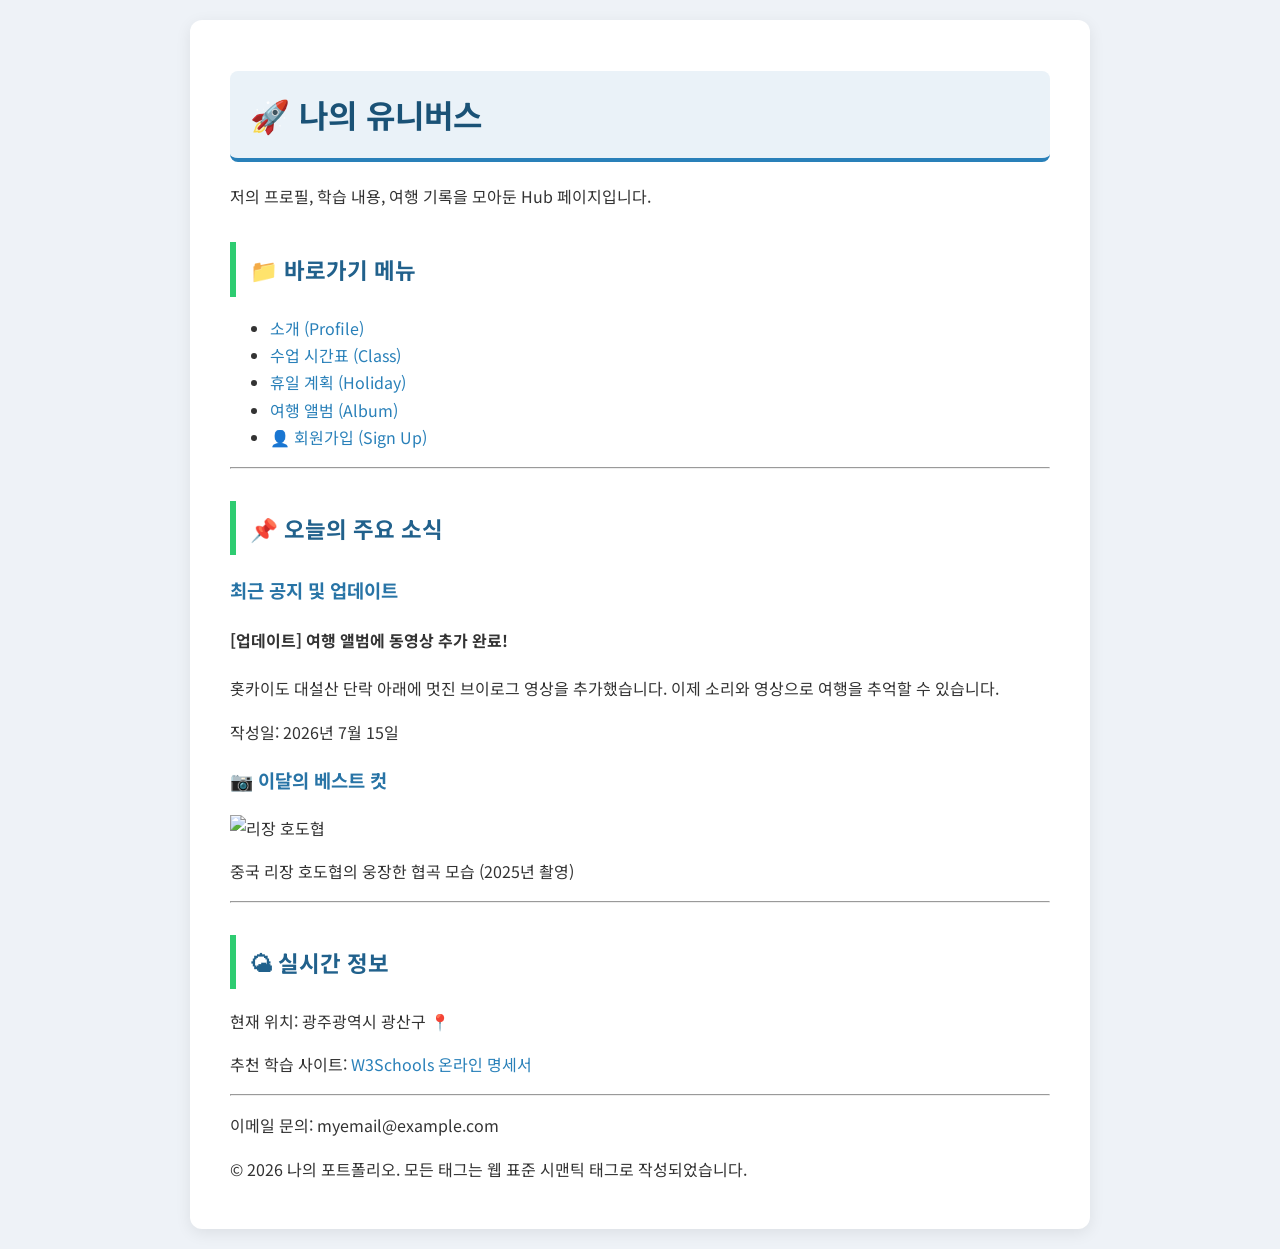
==== html/index.html @ b41bec56 "feat: 미션1,2,3 완료" ====
<!DOCTYPE html>
<html lang="ko">
<head>
    <meta charset="UTF-8">
    <meta name="viewport" content="width=device-width, initial-scale=1.0">
    <link rel="stylesheet" href="../css/style.css">
    <title>Welcome SKALA</title>
</head>
<body>
    <div class="container">
    <header>
        <h1>&#128640; 나의 유니버스</h1>
        <p>저의 프로필, 학습 내용, 여행 기록을 모아둔 Hub 페이지입니다.</p>
    </header>

    <nav>
        <h2>&#128193; 바로가기 메뉴</h2>
        <ul>
            <li><a href="myProfile.html">소개 (Profile)</a></li>
            <li><a href="myClass.html">수업 시간표 (Class)</a></li>
            <li><a href="holiday.html">휴일 계획 (Holiday)</a></li>
            <li><a href="myTrip.html">여행 앨범 (Album)</a></li>
            <li><a href="signUp.html">&#128100; 회원가입 (Sign Up)</a></li>
        </ul>
    </nav>

    <hr>

    <main>
        <h2>&#128204; 오늘의 주요 소식</h2>
        <section>
            <h3>최근 공지 및 업데이트</h3>
            <h4>[업데이트] 여행 앨범에 동영상 추가 완료!</h4>
            <p>홋카이도 대설산 단락 아래에 멋진 브이로그 영상을 추가했습니다. 이제 소리와 영상으로 여행을 추억할 수 있습니다.</p>
            <p>작성일: 2026년 7월 15일</p>
        </section>

        <section>
            <h3>&#128247; 이달의 베스트 컷</h3>
            <img src="media/trip1.jpg" alt="리장 호도협" style="width:250px;">
            <p>중국 리장 호도협의 웅장한 협곡 모습 (2025년 촬영)</p>
        </section>
    </main>

    <hr>

    <aside>
        <h2>&#127780; 실시간 정보</h2>
        <p>현재 위치: 광주광역시 광산구 &#128205;</p>
        <p>추천 학습 사이트: <a href="https://www.w3schools.com" target="_blank">W3Schools 온라인 명세서</a></p>
    </aside>

    <hr>

    <footer>
        <p>이메일 문의: myemail@example.com</p>
        <p>&copy; 2026 나의 포트폴리오. 모든 태그는 웹 표준 시맨틱 태그로 작성되었습니다.</p>
    </footer>
    </div>
</body>
</html>
---- css/style.css ----
/* ============================================
   SKALA-FRONT 공통 스타일
   미션1: 전체 테마 및 텍스트 Styling
   미션2: 박스 모델 (container / trip-card / table)
   미션3: 가독성 높은 회원가입 폼
   ============================================ */

@import url('https://fonts.googleapis.com/css2?family=Noto+Sans+KR:wght@400;500;700&display=swap');

/* ---------- 미션1: 전체 테마 ---------- */
* {
    box-sizing: border-box;
}

body {
    font-family: "Noto Sans KR", sans-serif;
    line-height: 1.7;
    color: #333333;
    background-color: #eef2f7;
    margin: 0;
    padding: 20px;
}

h1 {
    color: #1a5276;
    font-size: 2rem;
    padding: 16px 20px;
    background-color: #eaf2f8;
    border-bottom: 4px solid #2980b9;
    border-radius: 8px;
}

h2 {
    color: #21618c;
    font-size: 1.4rem;
    padding: 8px 14px;
    margin-top: 32px;
    border-left: 6px solid #2ecc71;
}

h3 {
    color: #2874a6;
}

a {
    color: #2980b9;
    text-decoration: none;
    transition: color 0.2s;
}

a:hover {
    color: #e74c3c;
    text-decoration: underline;
}

/* ---------- 미션2: 박스 모델 - 전체 컨테이너 ---------- */
.container {
    max-width: 900px;
    margin: 0 auto;              /* 좌우 자동 → 가운데 정렬 */
    background-color: #ffffff;
    padding: 30px 40px;
    border-radius: 12px;
    box-shadow: 0 4px 16px rgba(0, 0, 0, 0.08);
}

/* myTrip - 리뷰 카드 */
.trip-card {
    background-color: #fbfcfd;
    border: 1px solid #d5dbdb;
    border-radius: 10px;
    padding: 16px;
    margin: 20px 0;
    box-shadow: 0 2px 6px rgba(0, 0, 0, 0.06);
}

.trip-card img {
    max-width: 100%;
    border-radius: 8px;
}

.trip-card figcaption {
    margin-top: 10px;
    font-weight: 700;
    color: #566573;
}

/* myClass - 테이블 */
table {
    border-collapse: collapse;
    width: 100%;
    margin-top: 20px;
}

th,
td {
    border: 1px solid #d5dbdb;
    padding: 12px 10px;
    text-align: center;
}

thead th {
    background-color: #2980b9;
    color: #ffffff;
}

tbody tr:nth-child(even) {
    background-color: #f2f7fb;
}

/* ---------- 미션3: 회원가입 폼 ---------- */
fieldset {
    border: 2px solid #aed6f1;
    border-radius: 10px;
    padding: 20px 24px;
    margin-bottom: 24px;
}

legend {
    font-weight: 700;
    color: #1a5276;
    padding: 0 10px;
    font-size: 1.1rem;
}

input[type="text"],
input[type="password"],
input[type="date"],
select,
textarea {
    padding: 10px 12px;
    border: 1px solid #cccccc;
    border-radius: 6px;
    font-size: 1rem;
    font-family: inherit;
    margin: 4px 0;
}

input[type="text"],
input[type="password"] {
    width: 260px;
}

textarea {
    width: 100%;
    resize: vertical;
}

input[type="submit"],
input[type="reset"] {
    padding: 12px 22px;
    border: none;
    border-radius: 8px;
    font-size: 1rem;
    font-weight: 700;
    cursor: pointer;
    transition: background-color 0.2s;
}

input[type="submit"] {
    background-color: #27ae60;
    color: #ffffff;
}

input[type="submit"]:hover {
    background-color: #1e8449;
}

input[type="reset"] {
    background-color: #bdc3c7;
    color: #ffffff;
}

input[type="reset"]:hover {
    background-color: #99a3a4;
}
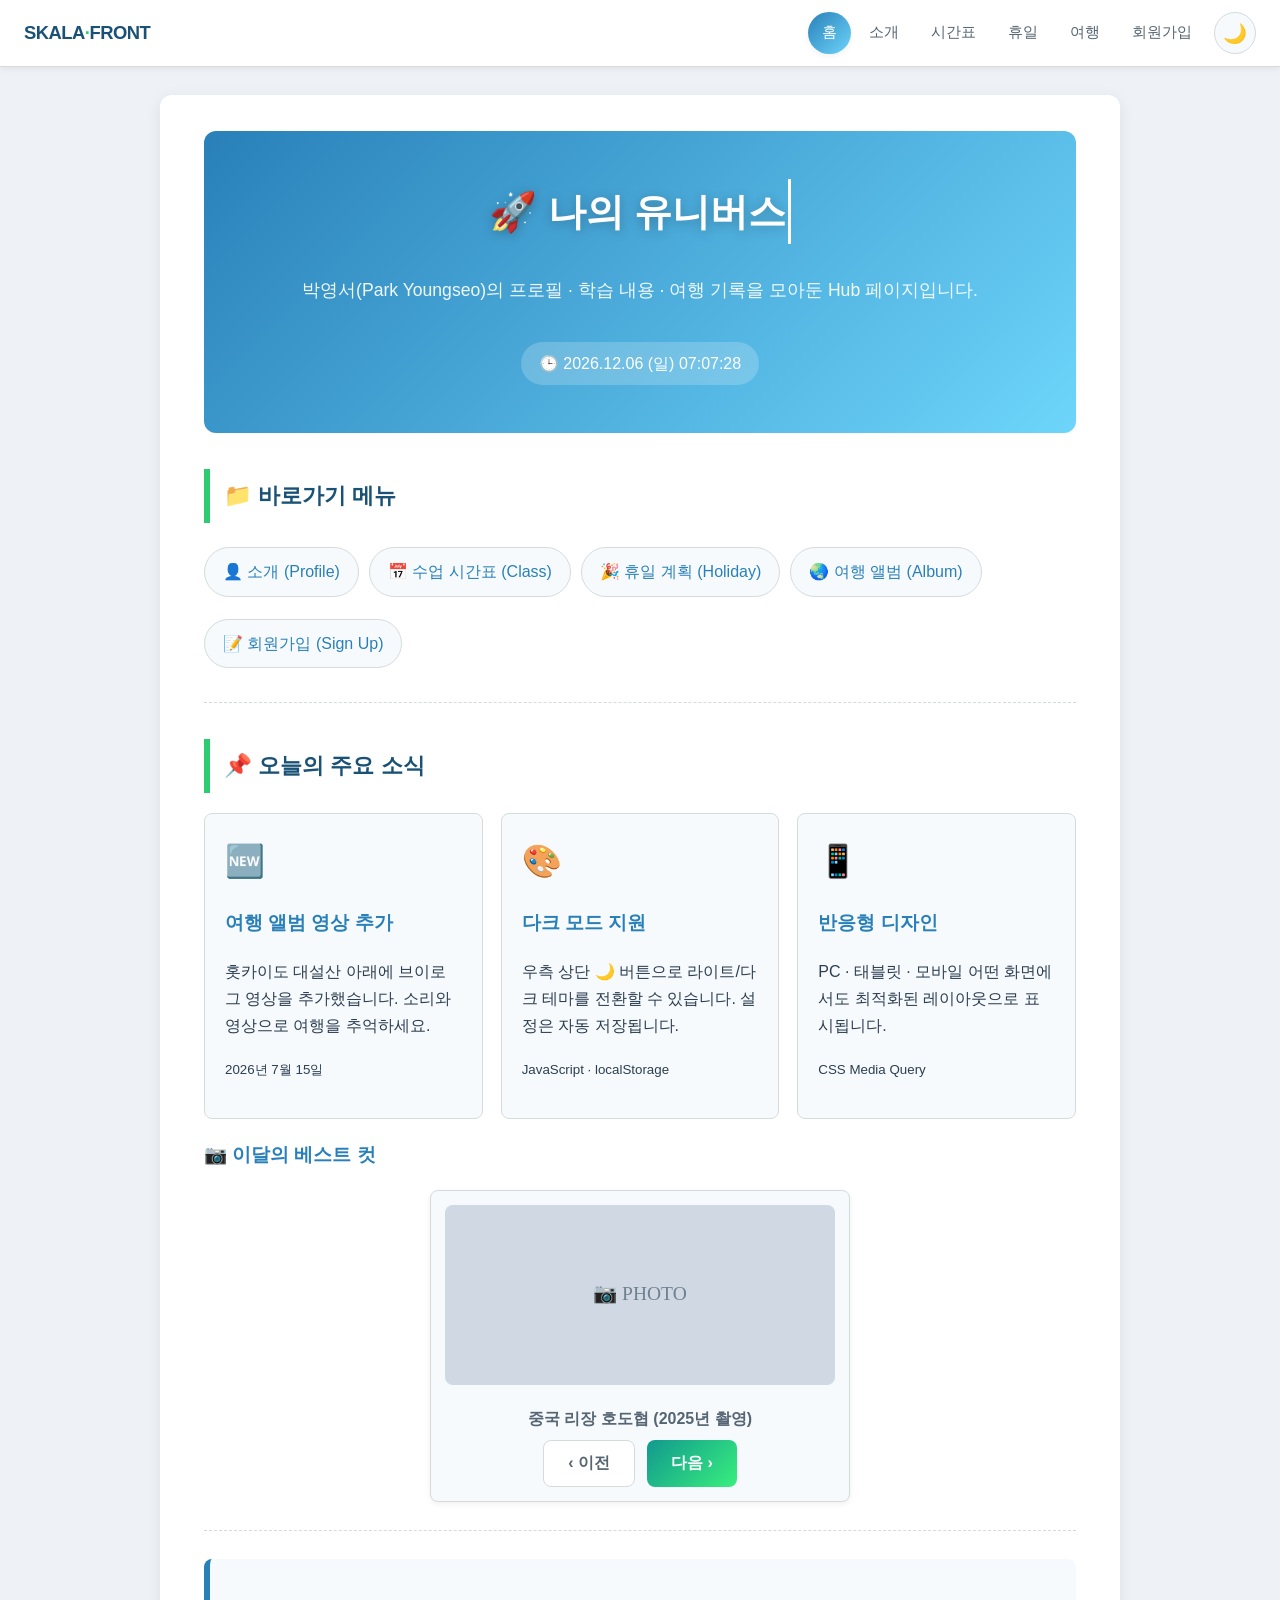
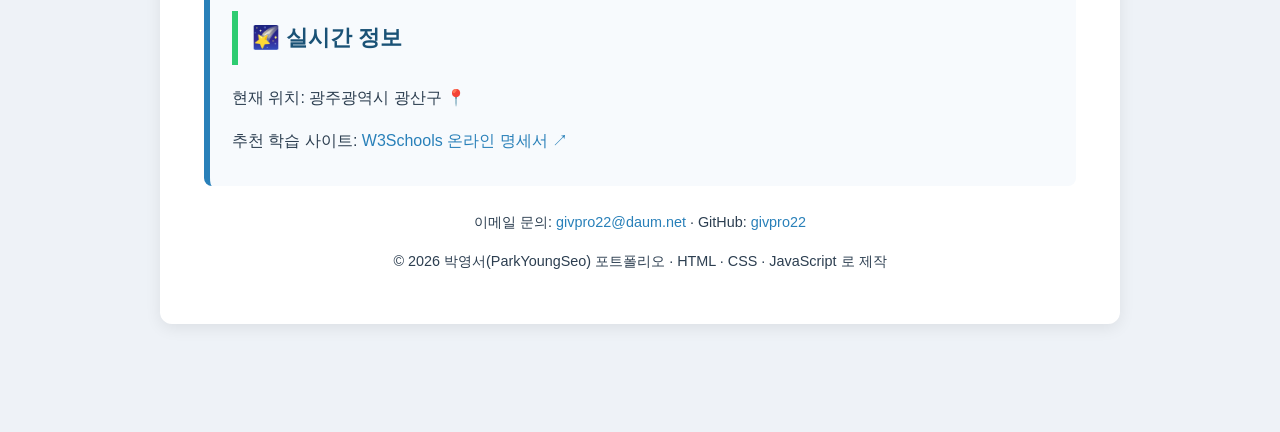
==== commit c77bb621: "feat: 개인 소개 내용 추가" ====
--- a/html/index.html
+++ b/html/index.html
@@ -3,59 +3,163 @@
 <head>
     <meta charset="UTF-8">
     <meta name="viewport" content="width=device-width, initial-scale=1.0">
+    <meta name="description" content="ParkYoungSeo의 개인 포털 - 프로필, 강의 시간표, 여행 앨범을 한 곳에서">
     <link rel="stylesheet" href="../css/style.css">
+    <script src="../js/common.js"></script>
     <title>Welcome SKALA</title>
 </head>
 <body>
-    <div class="container">
-    <header>
-        <h1>&#128640; 나의 유니버스</h1>
-        <p>저의 프로필, 학습 내용, 여행 기록을 모아둔 Hub 페이지입니다.</p>
+    <!-- 전역 상단 네비게이션 바 -->
+    <header class="topbar">
+        <div class="brand">SKALA<span>·</span>FRONT</div>
+        <nav>
+            <a href="index.html">홈</a>
+            <a href="myProfile.html">소개</a>
+            <a href="myClass.html">시간표</a>
+            <a href="holiday.html">휴일</a>
+            <a href="myTrip.html">여행</a>
+            <a href="signUp.html">회원가입</a>
+        </nav>
+        <button class="theme-toggle" onclick="toggleTheme()" aria-label="테마 전환">🌙</button>
     </header>
 
-    <nav>
-        <h2>&#128193; 바로가기 메뉴</h2>
-        <ul>
-            <li><a href="myProfile.html">소개 (Profile)</a></li>
-            <li><a href="myClass.html">수업 시간표 (Class)</a></li>
-            <li><a href="holiday.html">휴일 계획 (Holiday)</a></li>
-            <li><a href="myTrip.html">여행 앨범 (Album)</a></li>
-            <li><a href="signUp.html">&#128100; 회원가입 (Sign Up)</a></li>
-        </ul>
-    </nav>
-
-    <hr>
-
-    <main>
-        <h2>&#128204; 오늘의 주요 소식</h2>
-        <section>
-            <h3>최근 공지 및 업데이트</h3>
-            <h4>[업데이트] 여행 앨범에 동영상 추가 완료!</h4>
-            <p>홋카이도 대설산 단락 아래에 멋진 브이로그 영상을 추가했습니다. 이제 소리와 영상으로 여행을 추억할 수 있습니다.</p>
-            <p>작성일: 2026년 7월 15일</p>
+    <div class="container">
+        <!-- 히어로: 타이핑 효과 + 실시간 시계 -->
+        <section class="hero">
+            <h1>🚀 <span id="typed"></span><span class="cursor">&nbsp;</span></h1>
+            <p class="subtitle">박영서(Park Youngseo)의 프로필 · 학습 내용 · 여행 기록을 모아둔 Hub 페이지입니다.</p>
+            <div class="clock-badge" id="clock">🕒 로딩 중...</div>
         </section>
 
-        <section>
-            <h3>&#128247; 이달의 베스트 컷</h3>
-            <img src="media/trip1.jpg" alt="리장 호도협" style="width:250px;">
-            <p>중국 리장 호도협의 웅장한 협곡 모습 (2025년 촬영)</p>
-        </section>
-    </main>
+        <!-- 바로가기 (p.67 요구사항: a 내비게이션) -->
+        <nav class="page-nav" data-reveal>
+            <h2>📁 바로가기 메뉴</h2>
+            <ul>
+                <li><a href="myProfile.html">👤 소개 (Profile)</a></li>
+                <li><a href="myClass.html">📅 수업 시간표 (Class)</a></li>
+                <li><a href="holiday.html">🎉 휴일 계획 (Holiday)</a></li>
+                <li><a href="myTrip.html">🌏 여행 앨범 (Album)</a></li>
+                <li><a href="signUp.html">📝 회원가입 (Sign Up)</a></li>
+            </ul>
+        </nav>
 
-    <hr>
+        <hr>
 
-    <aside>
-        <h2>&#127780; 실시간 정보</h2>
-        <p>현재 위치: 광주광역시 광산구 &#128205;</p>
-        <p>추천 학습 사이트: <a href="https://www.w3schools.com" target="_blank">W3Schools 온라인 명세서</a></p>
-    </aside>
+        <main>
+            <h2 data-reveal>📌 오늘의 주요 소식</h2>
 
-    <hr>
+            <!-- 카드 그리드 (CSS Grid) -->
+            <div class="card-grid">
+                <article class="info-card" data-reveal>
+                    <span class="icon">🆕</span>
+                    <h3>여행 앨범 영상 추가</h3>
+                    <p>홋카이도 대설산 아래에 브이로그 영상을 추가했습니다. 소리와 영상으로 여행을 추억하세요.</p>
+                    <p><small>2026년 7월 15일</small></p>
+                </article>
+                <article class="info-card" data-reveal>
+                    <span class="icon">🎨</span>
+                    <h3>다크 모드 지원</h3>
+                    <p>우측 상단 🌙 버튼으로 라이트/다크 테마를 전환할 수 있습니다. 설정은 자동 저장됩니다.</p>
+                    <p><small>JavaScript · localStorage</small></p>
+                </article>
+                <article class="info-card" data-reveal>
+                    <span class="icon">📱</span>
+                    <h3>반응형 디자인</h3>
+                    <p>PC · 태블릿 · 모바일 어떤 화면에서도 최적화된 레이아웃으로 표시됩니다.</p>
+                    <p><small>CSS Media Query</small></p>
+                </article>
+            </div>
 
-    <footer>
-        <p>이메일 문의: myemail@example.com</p>
-        <p>&copy; 2026 나의 포트폴리오. 모든 태그는 웹 표준 시맨틱 태그로 작성되었습니다.</p>
-    </footer>
+            <!-- 이미지 슬라이더 -->
+            <section data-reveal>
+                <h3>📷 이달의 베스트 컷</h3>
+                <figure class="trip-card" style="max-width:420px;margin:16px auto;">
+                    <img id="slide" src="media/trip1.jpg" alt="이달의 여행 사진">
+                    <figcaption id="slideCaption">중국 리장 호도협 (2025년 촬영)</figcaption>
+                    <div class="btn-row" style="justify-content:center;">
+                        <button class="btn btn-ghost" id="prevBtn" aria-label="이전 사진">‹ 이전</button>
+                        <button class="btn btn-primary" id="nextBtn" aria-label="다음 사진">다음 ›</button>
+                    </div>
+                </figure>
+            </section>
+        </main>
+
+        <hr>
+
+        <aside data-reveal>
+            <h2>🌠 실시간 정보</h2>
+            <p>현재 위치: 광주광역시 광산구 📍</p>
+            <p>추천 학습 사이트:
+                <a href="https://www.w3schools.com" target="_blank" rel="noopener">W3Schools 온라인 명세서 ↗</a>
+            </p>
+        </aside>
+
+        <footer>
+            <p>이메일 문의: <a href="mailto:givpro22@daum.net">givpro22@daum.net</a>
+               · GitHub: <a href="https://github.com/givpro22" target="_blank" rel="noopener">givpro22</a></p>
+            <p>&copy; 2026 박영서(ParkYoungSeo) 포트폴리오 · HTML · CSS · JavaScript 로 제작</p>
+        </footer>
     </div>
+
+    <button class="to-top" aria-label="맨 위로">↑</button>
+
+    <!-- 페이지 전용 스크립트: 타이핑 효과 + 이미지 슬라이더 -->
+    <script>
+        // 타이핑 효과
+        (function typing() {
+            var words = ["나의 유니버스", "SKALA FRONT", "Welcome!"];
+            var el = document.getElementById("typed");
+            if (!el) return;
+            var wi = 0, ci = 0, deleting = false;
+            function loop() {
+                var word = words[wi];
+                el.textContent = word.slice(0, ci);
+                if (!deleting && ci < word.length) {
+                    ci++;
+                    setTimeout(loop, 130);
+                } else if (deleting && ci > 0) {
+                    ci--;
+                    setTimeout(loop, 70);
+                } else if (!deleting && ci === word.length) {
+                    deleting = true;
+                    setTimeout(loop, 1400);
+                } else {
+                    deleting = false;
+                    wi = (wi + 1) % words.length;
+                    setTimeout(loop, 300);
+                }
+            }
+            loop();
+        })();
+
+        // 이미지 슬라이더
+        (function slider() {
+            var slides = [
+                { src: "media/trip1.jpg", cap: "중국 리장 호도협 (2025년 촬영)" },
+                { src: "media/trip2.jpg", cap: "필리핀 세부 탑스힐 (2024년 촬영)" },
+                { src: "media/trip3.jpg", cap: "일본 홋카이도 대설산 (2025년 촬영)" }
+            ];
+            var idx = 0;
+            var img = document.getElementById("slide");
+            var cap = document.getElementById("slideCaption");
+            function render() {
+                img.style.opacity = 0;
+                setTimeout(function () {
+                    img.src = slides[idx].src;
+                    cap.textContent = slides[idx].cap;
+                    img.style.opacity = 1;
+                }, 150);
+            }
+            img.style.transition = "opacity 0.3s";
+            document.getElementById("nextBtn").addEventListener("click", function () {
+                idx = (idx + 1) % slides.length; render();
+            });
+            document.getElementById("prevBtn").addEventListener("click", function () {
+                idx = (idx - 1 + slides.length) % slides.length; render();
+            });
+            // 5초마다 자동 전환
+            setInterval(function () { idx = (idx + 1) % slides.length; render(); }, 5000);
+        })();
+    </script>
 </body>
 </html>
--- a/css/style.css
+++ b/css/style.css
@@ -1,142 +1,709 @@
-/* ============================================
-   SKALA-FRONT 공통 스타일
-   미션1: 전체 테마 및 텍스트 Styling
-   미션2: 박스 모델 (container / trip-card / table)
-   미션3: 가독성 높은 회원가입 폼
-   ============================================ */
-
-@import url('https://fonts.googleapis.com/css2?family=Noto+Sans+KR:wght@400;500;700&display=swap');
-
-/* ---------- 미션1: 전체 테마 ---------- */
+/* ============================================================
+   SKALA-FRONT 공통 스타일시트
+   -------------------------------------------------------------
+   미션1  전체 테마 및 텍스트 Styling
+   미션2  박스 모델 (container / card / table)
+   미션3  가독성 높은 회원가입 폼
+   심화   CSS 변수 · 다크모드 · 애니메이션 · 반응형 · Flex/Grid
+   ============================================================ */
+
+/* 외부 폰트 없이 OS 기본 시스템 폰트 사용 (한글: 애플 SD 산돌고딕 / 맑은 고딕) */
+
+/* ---------- CSS 변수 (테마 토큰) ---------- */
+:root {
+    --brand: #2980b9;
+    --brand-dark: #1a5276;
+    --brand-light: #eaf2f8;
+    --accent: #2ecc71;
+    --accent-dark: #27ae60;
+    --danger: #e74c3c;
+    --warning: #f39c12;
+
+    --bg: #eef2f7;
+    --surface: #ffffff;
+    --surface-alt: #f7fafd;
+    --text: #2c3e50;
+    --text-soft: #566573;
+    --border: #d5dbdb;
+
+    --shadow-sm: 0 2px 6px rgba(0, 0, 0, 0.06);
+    --shadow-md: 0 4px 16px rgba(0, 0, 0, 0.08);
+    --shadow-lg: 0 12px 32px rgba(0, 0, 0, 0.16);
+
+    --radius: 12px;
+    --radius-sm: 8px;
+    --transition: 0.25s ease;
+
+    --gradient: linear-gradient(135deg, #2980b9 0%, #6dd5fa 100%);
+    --gradient-accent: linear-gradient(135deg, #11998e 0%, #38ef7d 100%);
+}
+
+/* ---------- 다크모드 ---------- */
+[data-theme="dark"] {
+    --brand: #5dade2;
+    --brand-dark: #85c1e9;
+    --brand-light: #1c2833;
+    --accent: #58d68d;
+
+    --bg: #121a24;
+    --surface: #1b2735;
+    --surface-alt: #223044;
+    --text: #e8eef5;
+    --text-soft: #aab7c4;
+    --border: #34495e;
+
+    --shadow-sm: 0 2px 6px rgba(0, 0, 0, 0.4);
+    --shadow-md: 0 4px 16px rgba(0, 0, 0, 0.5);
+    --shadow-lg: 0 12px 32px rgba(0, 0, 0, 0.6);
+}
+
+/* ---------- 리셋 & 기본 ---------- */
 * {
     box-sizing: border-box;
 }
 
 body {
-    font-family: "Noto Sans KR", sans-serif;
+    font-family: -apple-system, BlinkMacSystemFont, "Apple SD Gothic Neo",
+                 "Malgun Gothic", "맑은 고딕", "Segoe UI", "Helvetica Neue", sans-serif;
     line-height: 1.7;
-    color: #333333;
-    background-color: #eef2f7;
+    color: var(--text);
+    background: var(--bg);
     margin: 0;
-    padding: 20px;
-}
-
+    padding: 0 0 80px;
+    transition: background var(--transition), color var(--transition);
+}
+
+/* ---------- 상단 네비게이션 바 (Flexbox) ---------- */
+.topbar {
+    position: sticky;
+    top: 0;
+    z-index: 100;
+    display: flex;
+    align-items: center;
+    gap: 8px;
+    flex-wrap: wrap;
+    padding: 12px 24px;
+    background: var(--surface);
+    border-bottom: 1px solid var(--border);
+    box-shadow: var(--shadow-sm);
+    backdrop-filter: blur(6px);
+}
+
+.topbar .brand {
+    font-weight: 900;
+    font-size: 1.15rem;
+    color: var(--brand-dark);
+    margin-right: auto;
+    letter-spacing: -0.5px;
+}
+
+.topbar .brand span {
+    color: var(--accent);
+}
+
+.topbar nav {
+    display: flex;
+    gap: 4px;
+    flex-wrap: wrap;
+}
+
+.topbar nav a {
+    padding: 8px 14px;
+    border-radius: 999px;
+    color: var(--text-soft);
+    font-size: 0.92rem;
+    font-weight: 500;
+    transition: all var(--transition);
+}
+
+.topbar nav a:hover {
+    background: var(--brand-light);
+    color: var(--brand);
+    text-decoration: none;
+}
+
+.topbar nav a.active {
+    background: var(--gradient);
+    color: #fff;
+    box-shadow: var(--shadow-sm);
+}
+
+/* 테마 토글 버튼 */
+.theme-toggle {
+    width: 42px;
+    height: 42px;
+    border-radius: 50%;
+    border: 1px solid var(--border);
+    background: var(--surface-alt);
+    color: var(--text);
+    font-size: 1.2rem;
+    cursor: pointer;
+    display: grid;
+    place-items: center;
+    transition: transform var(--transition), background var(--transition);
+}
+
+.theme-toggle:hover {
+    transform: rotate(30deg) scale(1.1);
+}
+
+/* ---------- 컨테이너 (박스 모델) ---------- */
+.container {
+    max-width: 960px;
+    margin: 28px auto;
+    background: var(--surface);
+    padding: 36px 44px;
+    border-radius: var(--radius);
+    box-shadow: var(--shadow-md);
+    animation: fadeInUp 0.6s ease both;
+}
+
+/* ---------- 타이포그래피 ---------- */
 h1 {
-    color: #1a5276;
+    color: var(--brand-dark);
     font-size: 2rem;
-    padding: 16px 20px;
-    background-color: #eaf2f8;
-    border-bottom: 4px solid #2980b9;
-    border-radius: 8px;
+    font-weight: 900;
+    padding: 18px 22px;
+    background: var(--brand-light);
+    border-bottom: 4px solid var(--brand);
+    border-radius: var(--radius-sm);
+    margin-top: 0;
 }
 
 h2 {
-    color: #21618c;
+    color: var(--brand-dark);
     font-size: 1.4rem;
     padding: 8px 14px;
-    margin-top: 32px;
-    border-left: 6px solid #2ecc71;
+    margin-top: 36px;
+    border-left: 6px solid var(--accent);
 }
 
 h3 {
-    color: #2874a6;
+    color: var(--brand);
+}
+
+p {
+    color: var(--text);
 }
 
 a {
-    color: #2980b9;
+    color: var(--brand);
     text-decoration: none;
-    transition: color 0.2s;
+    transition: color var(--transition);
 }
 
 a:hover {
-    color: #e74c3c;
+    color: var(--danger);
     text-decoration: underline;
 }
 
-/* ---------- 미션2: 박스 모델 - 전체 컨테이너 ---------- */
-.container {
-    max-width: 900px;
-    margin: 0 auto;              /* 좌우 자동 → 가운데 정렬 */
-    background-color: #ffffff;
-    padding: 30px 40px;
-    border-radius: 12px;
-    box-shadow: 0 4px 16px rgba(0, 0, 0, 0.08);
-}
-
-/* myTrip - 리뷰 카드 */
-.trip-card {
-    background-color: #fbfcfd;
-    border: 1px solid #d5dbdb;
-    border-radius: 10px;
-    padding: 16px;
+hr {
+    border: none;
+    border-top: 1px dashed var(--border);
+    margin: 28px 0;
+}
+
+mark {
+    background: linear-gradient(120deg, transparent 0%, #ffe57f 0%);
+    background-repeat: no-repeat;
+    background-size: 100% 45%;
+    background-position: 0 85%;
+    padding: 0 2px;
+    color: inherit;
+}
+
+/* ---------- 히어로 (index) ---------- */
+.hero {
+    text-align: center;
+    padding: 48px 24px;
+    background: var(--gradient);
+    border-radius: var(--radius);
+    color: #fff;
+    margin-bottom: 24px;
+    position: relative;
+    overflow: hidden;
+}
+
+.hero h1 {
+    background: none;
+    border: none;
+    color: #fff;
+    font-size: 2.4rem;
+    padding: 0;
+    text-shadow: 0 2px 12px rgba(0, 0, 0, 0.25);
+}
+
+.hero .subtitle {
+    color: rgba(255, 255, 255, 0.92);
+    font-size: 1.1rem;
+    margin-top: 8px;
+}
+
+.hero .cursor {
+    display: inline-block;
+    width: 3px;
+    background: #fff;
+    margin-left: 2px;
+    animation: blink 1s steps(1) infinite;
+}
+
+.clock-badge {
+    display: inline-block;
+    margin-top: 18px;
+    padding: 8px 18px;
+    background: rgba(255, 255, 255, 0.2);
+    border-radius: 999px;
+    font-variant-numeric: tabular-nums;
+    font-weight: 500;
+    backdrop-filter: blur(4px);
+}
+
+/* ---------- 카드 그리드 (Grid) ---------- */
+.card-grid {
+    display: grid;
+    grid-template-columns: repeat(auto-fit, minmax(220px, 1fr));
+    gap: 18px;
     margin: 20px 0;
-    box-shadow: 0 2px 6px rgba(0, 0, 0, 0.06);
-}
-
-.trip-card img {
-    max-width: 100%;
-    border-radius: 8px;
-}
-
-.trip-card figcaption {
-    margin-top: 10px;
+}
+
+.info-card {
+    background: var(--surface-alt);
+    border: 1px solid var(--border);
+    border-radius: var(--radius-sm);
+    padding: 20px;
+    transition: transform var(--transition), box-shadow var(--transition);
+}
+
+.info-card:hover {
+    transform: translateY(-6px);
+    box-shadow: var(--shadow-lg);
+}
+
+.info-card .icon {
+    font-size: 2rem;
+    display: block;
+    margin-bottom: 8px;
+}
+
+/* ---------- 시맨틱 레이아웃 강조 ---------- */
+nav.page-nav ul {
+    list-style: none;
+    padding: 0;
+    display: flex;
+    flex-wrap: wrap;
+    gap: 10px;
+}
+
+nav.page-nav ul li a {
+    display: inline-block;
+    padding: 10px 18px;
+    background: var(--surface-alt);
+    border: 1px solid var(--border);
+    border-radius: 999px;
+    font-weight: 500;
+    transition: all var(--transition);
+}
+
+nav.page-nav ul li a:hover {
+    background: var(--gradient);
+    color: #fff;
+    text-decoration: none;
+    transform: translateY(-3px);
+    box-shadow: var(--shadow-sm);
+}
+
+aside {
+    background: var(--surface-alt);
+    border-left: 6px solid var(--brand);
+    border-radius: var(--radius-sm);
+    padding: 16px 22px;
+    margin: 20px 0;
+}
+
+footer {
+    text-align: center;
+    color: var(--text-soft);
+    font-size: 0.9rem;
+    margin-top: 24px;
+}
+
+/* ---------- 리스트 (myProfile) ---------- */
+ul li,
+ol li {
+    margin: 6px 0;
+}
+
+dl {
+    background: var(--surface-alt);
+    border-radius: var(--radius-sm);
+    padding: 20px 24px;
+    border: 1px solid var(--border);
+}
+
+dt {
     font-weight: 700;
-    color: #566573;
-}
-
-/* myClass - 테이블 */
+    color: var(--brand-dark);
+    font-size: 1.1rem;
+    margin-top: 12px;
+}
+
+dt::before {
+    content: "▸ ";
+    color: var(--accent);
+}
+
+dd {
+    margin: 4px 0 0 18px;
+    color: var(--text-soft);
+}
+
+/* 탭 (myProfile) */
+.tabs {
+    display: flex;
+    gap: 6px;
+    border-bottom: 2px solid var(--border);
+    margin-top: 20px;
+}
+
+.tab-btn {
+    padding: 10px 20px;
+    border: none;
+    background: none;
+    color: var(--text-soft);
+    font-size: 1rem;
+    font-weight: 500;
+    font-family: inherit;
+    cursor: pointer;
+    border-bottom: 3px solid transparent;
+    transition: all var(--transition);
+}
+
+.tab-btn:hover {
+    color: var(--brand);
+}
+
+.tab-btn.active {
+    color: var(--brand);
+    border-bottom-color: var(--brand);
+}
+
+.tab-panel {
+    display: none;
+    animation: fadeIn 0.4s ease;
+    padding: 12px 4px;
+}
+
+.tab-panel.active {
+    display: block;
+}
+
+/* 스킬 프로그레스 바 */
+.skill {
+    margin: 16px 0;
+}
+
+.skill-label {
+    display: flex;
+    justify-content: space-between;
+    font-weight: 500;
+    margin-bottom: 6px;
+}
+
+.progress {
+    height: 12px;
+    background: var(--border);
+    border-radius: 999px;
+    overflow: hidden;
+}
+
+.progress-bar {
+    height: 100%;
+    width: 0;
+    background: var(--gradient-accent);
+    border-radius: 999px;
+    transition: width 1.2s cubic-bezier(0.16, 1, 0.3, 1);
+}
+
+/* ---------- 테이블 (myClass) ---------- */
 table {
     border-collapse: collapse;
     width: 100%;
     margin-top: 20px;
+    overflow: hidden;
+    border-radius: var(--radius-sm);
+    box-shadow: var(--shadow-sm);
 }
 
 th,
 td {
-    border: 1px solid #d5dbdb;
+    border: 1px solid var(--border);
     padding: 12px 10px;
     text-align: center;
+    transition: background var(--transition);
 }
 
 thead th {
-    background-color: #2980b9;
-    color: #ffffff;
+    background: var(--gradient);
+    color: #fff;
+    cursor: pointer;
 }
 
 tbody tr:nth-child(even) {
-    background-color: #f2f7fb;
-}
-
-/* ---------- 미션3: 회원가입 폼 ---------- */
+    background: var(--surface-alt);
+}
+
+tbody td:hover {
+    background: var(--brand-light);
+}
+
+/* 오늘 요일 강조 */
+.today-col {
+    background: rgba(46, 204, 113, 0.18) !important;
+    font-weight: 700;
+}
+
+th.today-col {
+    background: var(--gradient-accent) !important;
+}
+
+.lunch {
+    background: #fff3cd !important;
+    color: #7a5c00;
+    font-weight: 700;
+    letter-spacing: 4px;
+}
+
+[data-theme="dark"] .lunch {
+    background: #3a3320 !important;
+    color: #ffd966;
+}
+
+/* 셀 클릭 선택 */
+td.picked {
+    outline: 3px solid var(--accent);
+    outline-offset: -3px;
+}
+
+/* ---------- 타임라인 (holiday) ---------- */
+.timeline {
+    position: relative;
+    margin: 24px 0;
+    padding-left: 32px;
+}
+
+.timeline::before {
+    content: "";
+    position: absolute;
+    left: 8px;
+    top: 6px;
+    bottom: 6px;
+    width: 3px;
+    background: var(--gradient);
+    border-radius: 999px;
+}
+
+.timeline .event {
+    position: relative;
+    padding: 8px 0 8px 14px;
+    margin-bottom: 8px;
+}
+
+.timeline .event::before {
+    content: "";
+    position: absolute;
+    left: -30px;
+    top: 16px;
+    width: 14px;
+    height: 14px;
+    border-radius: 50%;
+    background: var(--surface);
+    border: 3px solid var(--brand);
+    box-shadow: 0 0 0 3px var(--brand-light);
+}
+
+.timeline .time {
+    font-weight: 700;
+    color: var(--brand);
+    font-variant-numeric: tabular-nums;
+}
+
+details {
+    background: var(--surface-alt);
+    border: 1px solid var(--border);
+    border-radius: var(--radius-sm);
+    padding: 14px 20px;
+    margin: 12px 0;
+}
+
+summary {
+    cursor: pointer;
+    font-weight: 700;
+    color: var(--brand-dark);
+}
+
+/* ---------- 여행 카드 (myTrip) ---------- */
+.gallery {
+    display: grid;
+    grid-template-columns: repeat(auto-fit, minmax(240px, 1fr));
+    gap: 18px;
+    margin: 20px 0;
+}
+
+.trip-card {
+    background: var(--surface-alt);
+    border: 1px solid var(--border);
+    border-radius: var(--radius-sm);
+    padding: 14px;
+    margin: 0;
+    box-shadow: var(--shadow-sm);
+    transition: transform var(--transition), box-shadow var(--transition);
+    overflow: hidden;
+}
+
+.trip-card:hover {
+    transform: translateY(-6px) scale(1.02);
+    box-shadow: var(--shadow-lg);
+}
+
+.trip-card img {
+    width: 100%;
+    height: 180px;
+    object-fit: cover;
+    border-radius: var(--radius-sm);
+    cursor: zoom-in;
+    transition: transform 0.4s ease;
+}
+
+.trip-card:hover img {
+    transform: scale(1.06);
+}
+
+.trip-card figcaption {
+    margin-top: 12px;
+    font-weight: 700;
+    color: var(--text-soft);
+    text-align: center;
+}
+
+.media-box {
+    background: var(--surface-alt);
+    border: 1px solid var(--border);
+    border-radius: var(--radius-sm);
+    padding: 18px;
+    margin: 18px 0;
+    text-align: center;
+}
+
+.media-box audio,
+.media-box video {
+    width: 100%;
+    max-width: 480px;
+    border-radius: var(--radius-sm);
+}
+
+/* 라이트박스 모달 */
+.lightbox {
+    position: fixed;
+    inset: 0;
+    background: rgba(0, 0, 0, 0.85);
+    display: none;
+    place-items: center;
+    z-index: 999;
+    padding: 24px;
+    animation: fadeIn 0.3s ease;
+}
+
+.lightbox.open {
+    display: grid;
+}
+
+.lightbox img {
+    max-width: 90vw;
+    max-height: 82vh;
+    border-radius: var(--radius);
+    box-shadow: var(--shadow-lg);
+    animation: zoomIn 0.3s ease;
+}
+
+.lightbox .caption {
+    color: #fff;
+    text-align: center;
+    margin-top: 14px;
+    font-size: 1.1rem;
+}
+
+.lightbox .close {
+    position: absolute;
+    top: 20px;
+    right: 28px;
+    color: #fff;
+    font-size: 2.4rem;
+    cursor: pointer;
+    line-height: 1;
+}
+
+/* ---------- 폼 (signUp) ---------- */
+form {
+    margin-top: 20px;
+}
+
 fieldset {
-    border: 2px solid #aed6f1;
-    border-radius: 10px;
+    border: 2px solid var(--border);
+    border-radius: var(--radius-sm);
     padding: 20px 24px;
     margin-bottom: 24px;
+    background: var(--surface-alt);
+    transition: border-color var(--transition), box-shadow var(--transition);
+}
+
+fieldset:focus-within {
+    border-color: var(--brand);
+    box-shadow: 0 0 0 4px var(--brand-light);
 }
 
 legend {
     font-weight: 700;
-    color: #1a5276;
-    padding: 0 10px;
+    color: var(--brand-dark);
+    padding: 4px 14px;
     font-size: 1.1rem;
+    background: var(--surface);
+    border: 2px solid var(--border);
+    border-radius: 999px;
+}
+
+label {
+    font-weight: 500;
 }
 
 input[type="text"],
 input[type="password"],
+input[type="email"],
 input[type="date"],
+input[type="tel"],
 select,
 textarea {
     padding: 10px 12px;
-    border: 1px solid #cccccc;
+    border: 1px solid var(--border);
     border-radius: 6px;
     font-size: 1rem;
     font-family: inherit;
+    background: var(--surface);
+    color: var(--text);
     margin: 4px 0;
+    transition: border-color var(--transition), box-shadow var(--transition);
+}
+
+input:focus,
+select:focus,
+textarea:focus {
+    outline: none;
+    border-color: var(--brand);
+    box-shadow: 0 0 0 3px var(--brand-light);
 }
 
 input[type="text"],
-input[type="password"] {
+input[type="password"],
+input[type="email"] {
     width: 260px;
 }
 
@@ -145,31 +712,269 @@
     resize: vertical;
 }
 
+/* 유효성 상태 메시지 */
+.field-msg {
+    display: block;
+    font-size: 0.82rem;
+    margin-top: 4px;
+    min-height: 1em;
+}
+
+.field-msg.ok {
+    color: var(--accent-dark);
+}
+
+.field-msg.err {
+    color: var(--danger);
+}
+
+input.valid {
+    border-color: var(--accent);
+}
+
+input.invalid {
+    border-color: var(--danger);
+}
+
+/* 비밀번호 강도 바 */
+.strength {
+    height: 8px;
+    background: var(--border);
+    border-radius: 999px;
+    overflow: hidden;
+    margin: 6px 0;
+    width: 260px;
+}
+
+.strength-bar {
+    height: 100%;
+    width: 0;
+    border-radius: 999px;
+    transition: width var(--transition), background var(--transition);
+}
+
+.char-count {
+    text-align: right;
+    font-size: 0.82rem;
+    color: var(--text-soft);
+}
+
+.pw-toggle {
+    background: none;
+    border: none;
+    cursor: pointer;
+    font-size: 1.1rem;
+    padding: 4px;
+}
+
+.btn-row {
+    display: flex;
+    gap: 12px;
+    margin-top: 8px;
+}
+
 input[type="submit"],
-input[type="reset"] {
-    padding: 12px 22px;
+input[type="reset"],
+.btn {
+    padding: 12px 24px;
     border: none;
-    border-radius: 8px;
+    border-radius: var(--radius-sm);
     font-size: 1rem;
     font-weight: 700;
+    font-family: inherit;
     cursor: pointer;
-    transition: background-color 0.2s;
-}
-
-input[type="submit"] {
-    background-color: #27ae60;
-    color: #ffffff;
-}
-
-input[type="submit"]:hover {
-    background-color: #1e8449;
-}
-
-input[type="reset"] {
-    background-color: #bdc3c7;
-    color: #ffffff;
+    transition: transform var(--transition), box-shadow var(--transition), background var(--transition);
+}
+
+input[type="submit"],
+.btn-primary {
+    background: var(--gradient-accent);
+    color: #fff;
+}
+
+input[type="submit"]:hover,
+.btn-primary:hover {
+    transform: translateY(-2px);
+    box-shadow: var(--shadow-md);
+}
+
+input[type="reset"],
+.btn-ghost {
+    background: var(--surface);
+    color: var(--text-soft);
+    border: 1px solid var(--border);
 }
 
 input[type="reset"]:hover {
-    background-color: #99a3a4;
-}
+    background: var(--border);
+}
+
+/* ---------- 결과 페이지 요약 테이블 ---------- */
+.summary-table th {
+    background: var(--surface-alt);
+    color: var(--brand-dark);
+    text-align: right;
+    width: 40%;
+    cursor: default;
+}
+
+.summary-table td {
+    text-align: left;
+    font-weight: 500;
+}
+
+.badge {
+    display: inline-block;
+    padding: 4px 12px;
+    border-radius: 999px;
+    font-size: 0.85rem;
+    font-weight: 700;
+    background: var(--brand-light);
+    color: var(--brand-dark);
+    margin: 2px;
+}
+
+/* ---------- 맨 위로 버튼 ---------- */
+.to-top {
+    position: fixed;
+    right: 24px;
+    bottom: 24px;
+    width: 48px;
+    height: 48px;
+    border-radius: 50%;
+    border: none;
+    background: var(--gradient);
+    color: #fff;
+    font-size: 1.4rem;
+    cursor: pointer;
+    box-shadow: var(--shadow-md);
+    opacity: 0;
+    visibility: hidden;
+    transform: translateY(20px);
+    transition: all var(--transition);
+    z-index: 200;
+}
+
+.to-top.show {
+    opacity: 1;
+    visibility: visible;
+    transform: translateY(0);
+}
+
+.to-top:hover {
+    transform: translateY(-4px) scale(1.08);
+}
+
+/* ---------- 스크롤 등장 애니메이션 ---------- */
+[data-reveal] {
+    opacity: 0;
+    transform: translateY(24px);
+    transition: opacity 0.6s ease, transform 0.6s ease;
+}
+
+[data-reveal].revealed {
+    opacity: 1;
+    transform: translateY(0);
+}
+
+/* ---------- 키프레임 ---------- */
+@keyframes fadeInUp {
+    from { opacity: 0; transform: translateY(24px); }
+    to   { opacity: 1; transform: translateY(0); }
+}
+
+@keyframes fadeIn {
+    from { opacity: 0; }
+    to   { opacity: 1; }
+}
+
+@keyframes zoomIn {
+    from { opacity: 0; transform: scale(0.9); }
+    to   { opacity: 1; transform: scale(1); }
+}
+
+@keyframes blink {
+    50% { opacity: 0; }
+}
+
+@keyframes float {
+    0%, 100% { transform: translateY(0); }
+    50%      { transform: translateY(-10px); }
+}
+
+@keyframes confetti-fall {
+    to { transform: translateY(105vh) rotate(720deg); opacity: 0; }
+}
+
+.confetti {
+    position: fixed;
+    top: -20px;
+    width: 10px;
+    height: 14px;
+    z-index: 500;
+    animation: confetti-fall linear forwards;
+    pointer-events: none;
+}
+
+/* ---------- 토스트 알림 ---------- */
+.toast {
+    position: fixed;
+    bottom: 90px;
+    left: 50%;
+    transform: translateX(-50%) translateY(20px);
+    background: var(--text);
+    color: var(--surface);
+    padding: 12px 24px;
+    border-radius: 999px;
+    box-shadow: var(--shadow-lg);
+    opacity: 0;
+    transition: all var(--transition);
+    z-index: 300;
+    font-weight: 500;
+}
+
+.toast.show {
+    opacity: 1;
+    transform: translateX(-50%) translateY(0);
+}
+
+/* ---------- 반응형 (미디어쿼리) ---------- */
+@media (max-width: 768px) {
+    .container {
+        margin: 16px;
+        padding: 24px 20px;
+    }
+
+    .topbar {
+        padding: 10px 14px;
+    }
+
+    .topbar .brand {
+        width: 100%;
+        margin-bottom: 6px;
+    }
+
+    .hero h1 {
+        font-size: 1.8rem;
+    }
+
+    input[type="text"],
+    input[type="password"],
+    input[type="email"],
+    .strength {
+        width: 100%;
+    }
+}
+
+@media (max-width: 480px) {
+    h1 { font-size: 1.5rem; }
+    .topbar nav a { padding: 6px 10px; font-size: 0.85rem; }
+}
+
+/* 접근성: 모션 최소화 선호 사용자 배려 */
+@media (prefers-reduced-motion: reduce) {
+    *, *::before, *::after {
+        animation-duration: 0.01ms !important;
+        transition-duration: 0.01ms !important;
+    }
+}
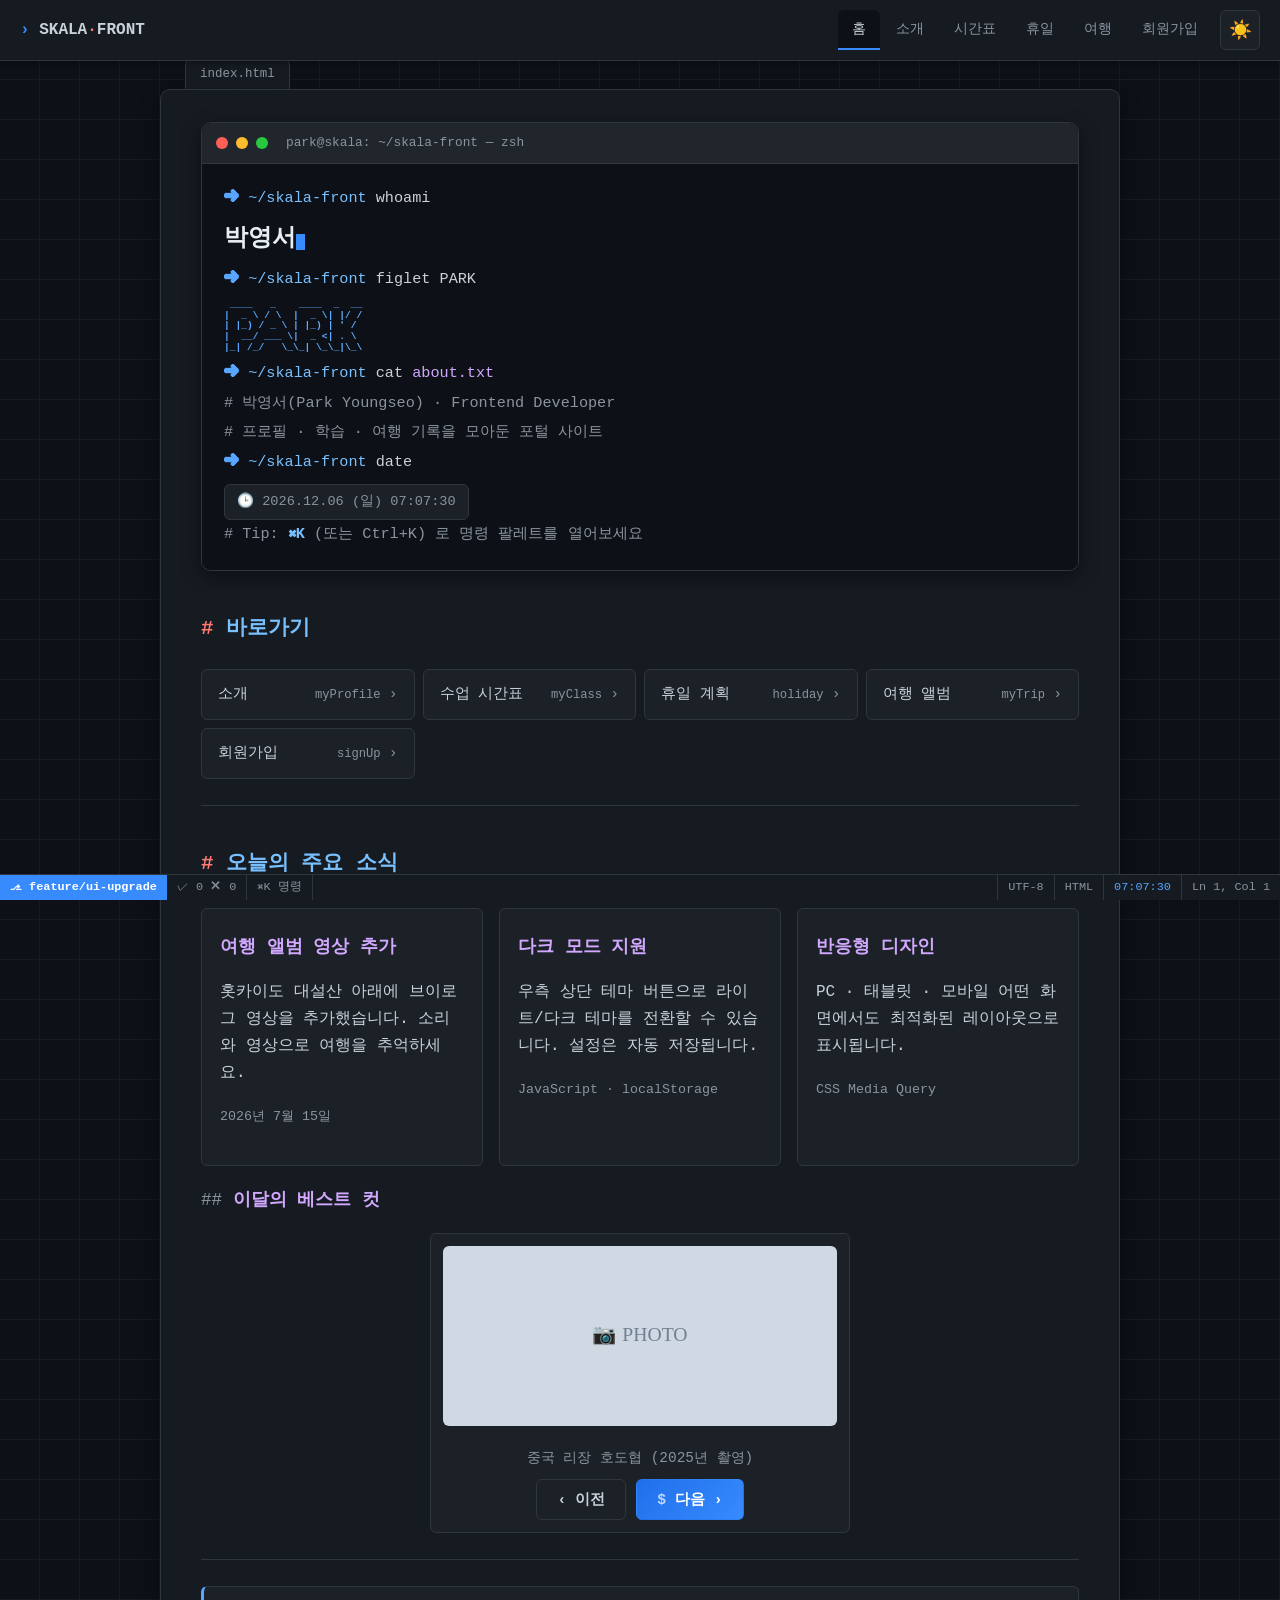
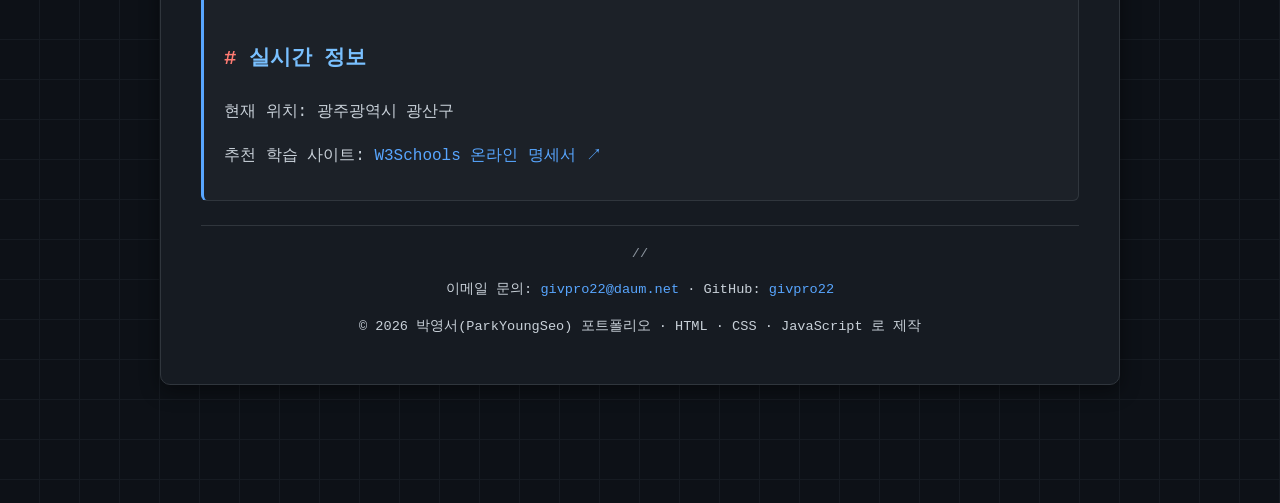
==== commit 75e0ccaf: "feat: 개발자 터미널/IDE 컨셉으로 UI 리디자인 - VS Code 다크 테마 기반 전면 리스타일 (기본 다크 + 라이트 토글) - 커맨드 팔레트(⌘K/Ctrl+K)·하단 상" ====
--- a/html/index.html
+++ b/html/index.html
@@ -23,47 +23,61 @@
         <button class="theme-toggle" onclick="toggleTheme()" aria-label="테마 전환">🌙</button>
     </header>
 
-    <div class="container">
-        <!-- 히어로: 타이핑 효과 + 실시간 시계 -->
-        <section class="hero">
-            <h1>🚀 <span id="typed"></span><span class="cursor">&nbsp;</span></h1>
-            <p class="subtitle">박영서(Park Youngseo)의 프로필 · 학습 내용 · 여행 기록을 모아둔 Hub 페이지입니다.</p>
-            <div class="clock-badge" id="clock">🕒 로딩 중...</div>
+    <div class="container" data-file="index.html">
+        <!-- 히어로: 터미널 창 -->
+        <section class="terminal">
+            <div class="term-bar">
+                <span class="tl red"></span><span class="tl yellow"></span><span class="tl green"></span>
+                <span class="term-title">park@skala: ~/skala-front — zsh</span>
+            </div>
+            <div class="term-body">
+                <p><span class="prompt">➜</span> <span class="path">~/skala-front</span> whoami</p>
+                <p><span class="big" id="typed"></span><span class="cursor"></span></p>
+                <p><span class="prompt">➜</span> <span class="path">~/skala-front</span> figlet PARK</p>
+<pre class="ascii"> ____   _    ____  _  __
+|  _ \ / \  |  _ \| |/ /
+| |_) / _ \ | |_) | ' /
+|  __/ ___ \|  _ &lt;| . \
+|_| /_/   \_\_| \_\_|\_\</pre>
+                <p><span class="prompt">➜</span> <span class="path">~/skala-front</span> cat <span class="flag">about.txt</span></p>
+                <p class="comment"># 박영서(Park Youngseo) · Frontend Developer</p>
+                <p class="comment"># 프로필 · 학습 · 여행 기록을 모아둔 포털 사이트</p>
+                <p><span class="prompt">➜</span> <span class="path">~/skala-front</span> date</p>
+                <p><span class="clock-badge" id="clock">로딩 중...</span></p>
+                <p class="comment"># Tip: <strong style="color:#79c0ff">⌘K</strong> (또는 Ctrl+K) 로 명령 팔레트를 열어보세요</p>
+            </div>
         </section>
 
         <!-- 바로가기 (p.67 요구사항: a 내비게이션) -->
         <nav class="page-nav" data-reveal>
-            <h2>📁 바로가기 메뉴</h2>
+            <h2>바로가기</h2>
             <ul>
-                <li><a href="myProfile.html">👤 소개 (Profile)</a></li>
-                <li><a href="myClass.html">📅 수업 시간표 (Class)</a></li>
-                <li><a href="holiday.html">🎉 휴일 계획 (Holiday)</a></li>
-                <li><a href="myTrip.html">🌏 여행 앨범 (Album)</a></li>
-                <li><a href="signUp.html">📝 회원가입 (Sign Up)</a></li>
+                <li><a href="myProfile.html">소개<span class="file">myProfile</span><span class="arw">›</span></a></li>
+                <li><a href="myClass.html">수업 시간표<span class="file">myClass</span><span class="arw">›</span></a></li>
+                <li><a href="holiday.html">휴일 계획<span class="file">holiday</span><span class="arw">›</span></a></li>
+                <li><a href="myTrip.html">여행 앨범<span class="file">myTrip</span><span class="arw">›</span></a></li>
+                <li><a href="signUp.html">회원가입<span class="file">signUp</span><span class="arw">›</span></a></li>
             </ul>
         </nav>
 
         <hr>
 
         <main>
-            <h2 data-reveal>📌 오늘의 주요 소식</h2>
+            <h2 data-reveal>오늘의 주요 소식</h2>
 
             <!-- 카드 그리드 (CSS Grid) -->
             <div class="card-grid">
                 <article class="info-card" data-reveal>
-                    <span class="icon">🆕</span>
                     <h3>여행 앨범 영상 추가</h3>
                     <p>홋카이도 대설산 아래에 브이로그 영상을 추가했습니다. 소리와 영상으로 여행을 추억하세요.</p>
                     <p><small>2026년 7월 15일</small></p>
                 </article>
                 <article class="info-card" data-reveal>
-                    <span class="icon">🎨</span>
                     <h3>다크 모드 지원</h3>
-                    <p>우측 상단 🌙 버튼으로 라이트/다크 테마를 전환할 수 있습니다. 설정은 자동 저장됩니다.</p>
+                    <p>우측 상단 테마 버튼으로 라이트/다크 테마를 전환할 수 있습니다. 설정은 자동 저장됩니다.</p>
                     <p><small>JavaScript · localStorage</small></p>
                 </article>
                 <article class="info-card" data-reveal>
-                    <span class="icon">📱</span>
                     <h3>반응형 디자인</h3>
                     <p>PC · 태블릿 · 모바일 어떤 화면에서도 최적화된 레이아웃으로 표시됩니다.</p>
                     <p><small>CSS Media Query</small></p>
@@ -72,7 +86,7 @@
 
             <!-- 이미지 슬라이더 -->
             <section data-reveal>
-                <h3>📷 이달의 베스트 컷</h3>
+                <h3>이달의 베스트 컷</h3>
                 <figure class="trip-card" style="max-width:420px;margin:16px auto;">
                     <img id="slide" src="media/trip1.jpg" alt="이달의 여행 사진">
                     <figcaption id="slideCaption">중국 리장 호도협 (2025년 촬영)</figcaption>
@@ -87,8 +101,8 @@
         <hr>
 
         <aside data-reveal>
-            <h2>🌠 실시간 정보</h2>
-            <p>현재 위치: 광주광역시 광산구 📍</p>
+            <h2>실시간 정보</h2>
+            <p>현재 위치: 광주광역시 광산구</p>
             <p>추천 학습 사이트:
                 <a href="https://www.w3schools.com" target="_blank" rel="noopener">W3Schools 온라인 명세서 ↗</a>
             </p>
@@ -107,7 +121,7 @@
     <script>
         // 타이핑 효과
         (function typing() {
-            var words = ["나의 유니버스", "SKALA FRONT", "Welcome!"];
+            var words = ["박영서", "Frontend Developer", "Park Youngseo"];
             var el = document.getElementById("typed");
             if (!el) return;
             var wi = 0, ci = 0, deleting = false;
--- a/css/style.css
+++ b/css/style.css
@@ -5,75 +5,105 @@
    미션2  박스 모델 (container / card / table)
    미션3  가독성 높은 회원가입 폼
    심화   CSS 변수 · 다크모드 · 애니메이션 · 반응형 · Flex/Grid
+   컨셉   개발자 터미널 / IDE (VS Code 다크 감성)
    ============================================================ */
 
-/* 외부 폰트 없이 OS 기본 시스템 폰트 사용 (한글: 애플 SD 산돌고딕 / 맑은 고딕) */
-
-/* ---------- CSS 변수 (테마 토큰) ---------- */
+/* 외부 폰트 없이 OS 기본 모노스페이스 폰트 사용 */
+
+/* ---------- CSS 변수 · 다크 IDE (기본) ---------- */
 :root {
-    --brand: #2980b9;
-    --brand-dark: #1a5276;
-    --brand-light: #eaf2f8;
-    --accent: #2ecc71;
-    --accent-dark: #27ae60;
-    --danger: #e74c3c;
-    --warning: #f39c12;
-
-    --bg: #eef2f7;
-    --surface: #ffffff;
-    --surface-alt: #f7fafd;
-    --text: #2c3e50;
-    --text-soft: #566573;
-    --border: #d5dbdb;
-
-    --shadow-sm: 0 2px 6px rgba(0, 0, 0, 0.06);
-    --shadow-md: 0 4px 16px rgba(0, 0, 0, 0.08);
-    --shadow-lg: 0 12px 32px rgba(0, 0, 0, 0.16);
-
-    --radius: 12px;
-    --radius-sm: 8px;
-    --transition: 0.25s ease;
-
-    --gradient: linear-gradient(135deg, #2980b9 0%, #6dd5fa 100%);
-    --gradient-accent: linear-gradient(135deg, #11998e 0%, #38ef7d 100%);
-}
-
-/* ---------- 다크모드 ---------- */
-[data-theme="dark"] {
-    --brand: #5dade2;
-    --brand-dark: #85c1e9;
-    --brand-light: #1c2833;
-    --accent: #58d68d;
-
-    --bg: #121a24;
-    --surface: #1b2735;
-    --surface-alt: #223044;
-    --text: #e8eef5;
-    --text-soft: #aab7c4;
-    --border: #34495e;
-
-    --shadow-sm: 0 2px 6px rgba(0, 0, 0, 0.4);
-    --shadow-md: 0 4px 16px rgba(0, 0, 0, 0.5);
-    --shadow-lg: 0 12px 32px rgba(0, 0, 0, 0.6);
+    --bg: #0d1117;
+    --surface: #161b22;
+    --surface-alt: #1c2128;
+    --text: #c9d1d9;
+    --text-soft: #8b949e;
+    --border: #30363d;
+
+    --brand: #58a6ff;          /* 키워드/링크 블루 */
+    --brand-dark: #79c0ff;
+    --brand-light: #1f2a3a;
+    --accent: #388bfd;         /* 시그니처 블루 (VS Code) */
+    --accent-dark: #1f6feb;
+    --danger: #ff7b72;
+    --warning: #e3b341;
+
+    /* 문법 강조 색상 */
+    --syn-green: #79c0ff;
+    --syn-cyan: #79c0ff;
+    --syn-pink: #ff7b72;
+    --syn-yellow: #e3b341;
+    --syn-purple: #d2a8ff;
+    --syn-orange: #ffa657;
+    --syn-comment: #8b949e;
+
+    --mono: ui-monospace, "SF Mono", "JetBrains Mono", Menlo, Monaco,
+            Consolas, "D2Coding", "Courier New", monospace;
+    --kr: "Apple SD Gothic Neo", "Malgun Gothic", "맑은 고딕", sans-serif;
+
+    --shadow-sm: 0 2px 6px rgba(0, 0, 0, 0.35);
+    --shadow-md: 0 6px 20px rgba(0, 0, 0, 0.45);
+    --shadow-lg: 0 14px 40px rgba(0, 0, 0, 0.6);
+
+    --radius: 10px;
+    --radius-sm: 6px;
+    --transition: 0.2s ease;
+
+    --gradient: linear-gradient(135deg, #1f6feb 0%, #58a6ff 100%);
+    --gradient-accent: linear-gradient(135deg, #1f6feb 0%, #388bfd 100%);
+    --glow: 0 0 0 3px rgba(88, 166, 255, 0.25);
+}
+
+/* ---------- 라이트 IDE 변형 ---------- */
+[data-theme="light"] {
+    --bg: #ffffff;
+    --surface: #f6f8fa;
+    --surface-alt: #eaeef2;
+    --text: #1f2328;
+    --text-soft: #59636e;
+    --border: #d1d9e0;
+
+    --brand: #0969da;
+    --brand-dark: #0550ae;
+    --brand-light: #ddf4ff;
+    --accent: #0969da;
+    --accent-dark: #0550ae;
+    --danger: #cf222e;
+    --warning: #9a6700;
+
+    --syn-green: #0550ae;
+    --syn-cyan: #0550ae;
+    --syn-pink: #cf222e;
+    --syn-yellow: #9a6700;
+    --syn-purple: #8250df;
+    --syn-orange: #953800;
+    --syn-comment: #59636e;
+
+    --shadow-sm: 0 2px 6px rgba(31, 35, 40, 0.08);
+    --shadow-md: 0 6px 20px rgba(31, 35, 40, 0.12);
+    --shadow-lg: 0 14px 40px rgba(31, 35, 40, 0.18);
+    --glow: 0 0 0 3px rgba(9, 105, 218, 0.2);
 }
 
 /* ---------- 리셋 & 기본 ---------- */
-* {
-    box-sizing: border-box;
-}
+* { box-sizing: border-box; }
 
 body {
-    font-family: -apple-system, BlinkMacSystemFont, "Apple SD Gothic Neo",
-                 "Malgun Gothic", "맑은 고딕", "Segoe UI", "Helvetica Neue", sans-serif;
+    font-family: var(--mono);
     line-height: 1.7;
     color: var(--text);
     background: var(--bg);
+    /* 은은한 그리드 배경 (에디터 느낌) */
+    background-image:
+        linear-gradient(var(--surface) 1px, transparent 1px),
+        linear-gradient(90deg, var(--surface) 1px, transparent 1px);
+    background-size: 40px 40px;
+    background-position: -1px -1px;
     margin: 0;
-    padding: 0 0 80px;
-    transition: background var(--transition), color var(--transition);
-}
-
-/* ---------- 상단 네비게이션 바 (Flexbox) ---------- */
+    padding: 0 0 90px;
+    transition: background-color var(--transition), color var(--transition);
+}
+
+/* ---------- 상단 바 (에디터 탭바) ---------- */
 .topbar {
     position: sticky;
     top: 0;
@@ -82,109 +112,149 @@
     align-items: center;
     gap: 8px;
     flex-wrap: wrap;
-    padding: 12px 24px;
+    padding: 10px 20px;
     background: var(--surface);
     border-bottom: 1px solid var(--border);
     box-shadow: var(--shadow-sm);
-    backdrop-filter: blur(6px);
 }
 
 .topbar .brand {
-    font-weight: 900;
-    font-size: 1.15rem;
-    color: var(--brand-dark);
+    font-weight: 700;
+    font-size: 1rem;
+    color: var(--text);
     margin-right: auto;
-    letter-spacing: -0.5px;
-}
-
-.topbar .brand span {
+    letter-spacing: 0;
+}
+
+.topbar .brand::before {
+    content: "› ";
     color: var(--accent);
-}
+    font-weight: 700;
+}
+
+.topbar .brand span { color: var(--syn-pink); }
 
 .topbar nav {
     display: flex;
-    gap: 4px;
+    gap: 2px;
     flex-wrap: wrap;
 }
 
 .topbar nav a {
-    padding: 8px 14px;
-    border-radius: 999px;
+    padding: 7px 14px;
+    border-radius: var(--radius-sm) var(--radius-sm) 0 0;
     color: var(--text-soft);
-    font-size: 0.92rem;
+    font-size: 0.9rem;
     font-weight: 500;
+    border-bottom: 2px solid transparent;
     transition: all var(--transition);
 }
 
 .topbar nav a:hover {
-    background: var(--brand-light);
+    background: var(--surface-alt);
     color: var(--brand);
     text-decoration: none;
 }
 
 .topbar nav a.active {
-    background: var(--gradient);
-    color: #fff;
-    box-shadow: var(--shadow-sm);
-}
-
-/* 테마 토글 버튼 */
+    color: var(--text);
+    background: var(--bg);
+    border-bottom-color: var(--accent);
+}
+
+/* 테마 토글 */
 .theme-toggle {
-    width: 42px;
-    height: 42px;
-    border-radius: 50%;
-    border: 1px solid var(--border);
-    background: var(--surface-alt);
-    color: var(--text);
-    font-size: 1.2rem;
+    width: 40px;
+    height: 40px;
+    border-radius: var(--radius-sm);
+    border: 1px solid var(--border);
+    background: var(--surface-alt);
+    color: var(--text);
+    font-size: 1.15rem;
     cursor: pointer;
     display: grid;
     place-items: center;
-    transition: transform var(--transition), background var(--transition);
+    transition: all var(--transition);
 }
 
 .theme-toggle:hover {
-    transform: rotate(30deg) scale(1.1);
-}
-
-/* ---------- 컨테이너 (박스 모델) ---------- */
+    border-color: var(--accent);
+    transform: translateY(-1px);
+}
+
+/* ---------- 컨테이너 (코드 패널) ---------- */
 .container {
     max-width: 960px;
     margin: 28px auto;
     background: var(--surface);
-    padding: 36px 44px;
+    padding: 32px 40px;
+    border: 1px solid var(--border);
     border-radius: var(--radius);
     box-shadow: var(--shadow-md);
-    animation: fadeInUp 0.6s ease both;
+    animation: fadeInUp 0.5s ease both;
+    position: relative;
+}
+
+/* 왼쪽 상단 파일 라벨 (각 페이지 data-file 값) */
+.container::before {
+    content: attr(data-file);
+    position: absolute;
+    top: -1px;
+    left: 24px;
+    transform: translateY(-100%);
+    background: var(--surface);
+    border: 1px solid var(--border);
+    border-bottom: none;
+    border-radius: var(--radius-sm) var(--radius-sm) 0 0;
+    padding: 4px 14px;
+    font-size: 0.78rem;
+    color: var(--text-soft);
+    font-family: var(--mono);
 }
 
 /* ---------- 타이포그래피 ---------- */
 h1 {
-    color: var(--brand-dark);
-    font-size: 2rem;
-    font-weight: 900;
-    padding: 18px 22px;
-    background: var(--brand-light);
-    border-bottom: 4px solid var(--brand);
-    border-radius: var(--radius-sm);
+    color: var(--text);
+    font-size: 1.7rem;
+    font-weight: 700;
+    padding: 14px 0;
     margin-top: 0;
+    border-bottom: 1px solid var(--border);
+}
+
+h1::before {
+    content: "$ ";
+    color: var(--accent);
+    font-weight: 700;
 }
 
 h2 {
     color: var(--brand-dark);
-    font-size: 1.4rem;
-    padding: 8px 14px;
-    margin-top: 36px;
-    border-left: 6px solid var(--accent);
+    font-size: 1.3rem;
+    padding: 6px 0;
+    margin-top: 34px;
+}
+
+h2::before {
+    content: "# ";
+    color: var(--syn-pink);
+    font-weight: 700;
 }
 
 h3 {
-    color: var(--brand);
-}
-
-p {
-    color: var(--text);
-}
+    color: var(--syn-purple);
+    font-size: 1.1rem;
+}
+
+h3::before {
+    content: "## ";
+    color: var(--syn-comment);
+    font-weight: 400;
+}
+
+p { color: var(--text); }
+
+small { color: var(--text-soft); }
 
 a {
     color: var(--brand);
@@ -192,77 +262,120 @@
     transition: color var(--transition);
 }
 
-a:hover {
-    color: var(--danger);
-    text-decoration: underline;
-}
+a:hover { color: var(--syn-green); text-decoration: underline; }
+
+strong { color: var(--syn-orange); }
 
 hr {
     border: none;
-    border-top: 1px dashed var(--border);
-    margin: 28px 0;
+    border-top: 1px solid var(--border);
+    margin: 26px 0;
 }
 
 mark {
-    background: linear-gradient(120deg, transparent 0%, #ffe57f 0%);
-    background-repeat: no-repeat;
-    background-size: 100% 45%;
-    background-position: 0 85%;
-    padding: 0 2px;
-    color: inherit;
-}
-
-/* ---------- 히어로 (index) ---------- */
-.hero {
-    text-align: center;
-    padding: 48px 24px;
-    background: var(--gradient);
+    background: rgba(227, 179, 65, 0.18);
+    color: var(--syn-yellow);
+    padding: 1px 5px;
+    border-radius: 4px;
+    font-weight: 600;
+}
+
+/* ---------- 터미널 히어로 (index) ---------- */
+.terminal {
+    background: #0b0f16;
+    border: 1px solid #30363d;
     border-radius: var(--radius);
-    color: #fff;
-    margin-bottom: 24px;
-    position: relative;
     overflow: hidden;
-}
-
-.hero h1 {
-    background: none;
-    border: none;
-    color: #fff;
-    font-size: 2.4rem;
-    padding: 0;
-    text-shadow: 0 2px 12px rgba(0, 0, 0, 0.25);
-}
-
-.hero .subtitle {
-    color: rgba(255, 255, 255, 0.92);
-    font-size: 1.1rem;
-    margin-top: 8px;
-}
-
-.hero .cursor {
+    margin-bottom: 26px;
+    box-shadow: var(--shadow-md);
+    font-family: var(--mono);
+}
+
+.term-bar {
+    display: flex;
+    align-items: center;
+    gap: 8px;
+    background: #21262d;
+    padding: 9px 14px;
+    border-bottom: 1px solid #30363d;
+}
+
+.term-bar .tl {
+    width: 12px;
+    height: 12px;
+    border-radius: 50%;
     display: inline-block;
-    width: 3px;
-    background: #fff;
-    margin-left: 2px;
+}
+
+.tl.red { background: #ff5f56; }
+.tl.yellow { background: #ffbd2e; }
+.tl.green { background: #27c93f; }
+
+.term-title {
+    margin-left: 10px;
+    color: #8b949e;
+    font-size: 0.8rem;
+}
+
+.term-body {
+    padding: 20px 22px;
+    background: #0d1117;
+    color: #c9d1d9;
+    font-size: 0.95rem;
+    line-height: 1.95;
+}
+
+.term-body p { margin: 0; color: #c9d1d9; }
+.term-body .prompt { color: #58a6ff; font-weight: 700; }
+.term-body .path { color: #79c0ff; }
+.term-body .flag { color: #d2a8ff; }
+.term-body .comment { color: #8b949e; }
+.term-body .str { color: #79c0ff; }
+.term-body .big {
+    font-size: 1.5rem;
+    font-weight: 700;
+    color: #e6edf3;
+    display: inline-block;
+    margin: 2px 0;
+}
+
+.cursor {
+    display: inline-block;
+    width: 9px;
+    height: 1.05em;
+    background: var(--accent);
+    vertical-align: text-bottom;
     animation: blink 1s steps(1) infinite;
 }
 
 .clock-badge {
     display: inline-block;
-    margin-top: 18px;
-    padding: 8px 18px;
-    background: rgba(255, 255, 255, 0.2);
-    border-radius: 999px;
+    margin-top: 6px;
+    padding: 4px 12px;
+    background: var(--surface-alt);
+    border: 1px solid var(--border);
+    border-radius: var(--radius-sm);
+    color: var(--text-soft);
     font-variant-numeric: tabular-nums;
-    font-weight: 500;
-    backdrop-filter: blur(4px);
-}
-
-/* ---------- 카드 그리드 (Grid) ---------- */
+    font-size: 0.85rem;
+}
+
+/* 옛 .hero 대비 폴백 */
+.hero {
+    background: var(--surface-alt);
+    border: 1px solid var(--border);
+    border-radius: var(--radius);
+    padding: 32px;
+    margin-bottom: 24px;
+}
+
+.hero .subtitle { color: var(--text-soft); }
+
+/* ---------- 카드 그리드 ---------- */
 .card-grid {
     display: grid;
-    grid-template-columns: repeat(auto-fit, minmax(220px, 1fr));
-    gap: 18px;
+    grid-template-columns: repeat(auto-fit, minmax(230px, 1fr));
+    gap: 16px;
     margin: 20px 0;
 }
 
@@ -270,148 +383,174 @@
     background: var(--surface-alt);
     border: 1px solid var(--border);
     border-radius: var(--radius-sm);
-    padding: 20px;
-    transition: transform var(--transition), box-shadow var(--transition);
+    padding: 18px;
+    transition: transform var(--transition), box-shadow var(--transition), border-color var(--transition);
 }
 
 .info-card:hover {
-    transform: translateY(-6px);
+    transform: translateY(-4px);
     box-shadow: var(--shadow-lg);
+    border-color: var(--accent);
 }
 
 .info-card .icon {
-    font-size: 2rem;
+    font-size: 1.8rem;
     display: block;
-    margin-bottom: 8px;
-}
-
-/* ---------- 시맨틱 레이아웃 강조 ---------- */
+    margin-bottom: 6px;
+}
+
+.info-card h3 { margin: 6px 0; }
+.info-card h3::before { content: ""; }
+
+/* ---------- 바로가기 (파일 탐색기형 타일) ---------- */
 nav.page-nav ul {
     list-style: none;
     padding: 0;
+    margin: 14px 0 0;
+    display: grid;
+    grid-template-columns: repeat(auto-fit, minmax(180px, 1fr));
+    gap: 8px;
+}
+
+nav.page-nav li { margin: 0; }
+
+nav.page-nav li a {
     display: flex;
-    flex-wrap: wrap;
-    gap: 10px;
-}
-
-nav.page-nav ul li a {
-    display: inline-block;
-    padding: 10px 18px;
-    background: var(--surface-alt);
-    border: 1px solid var(--border);
-    border-radius: 999px;
-    font-weight: 500;
-    transition: all var(--transition);
-}
-
-nav.page-nav ul li a:hover {
-    background: var(--gradient);
-    color: #fff;
+    align-items: center;
+    gap: 8px;
+    padding: 12px 16px;
+    background: var(--surface-alt);
+    border: 1px solid var(--border);
+    border-radius: var(--radius-sm);
+    color: var(--text);
+    font-size: 0.92rem;
+    transition: border-color var(--transition), background var(--transition), color var(--transition);
+}
+
+nav.page-nav li a .file {
+    margin-left: auto;
+    color: var(--text-soft);
+    font-size: 0.76rem;
+}
+
+nav.page-nav li a .arw {
+    color: var(--text-soft);
+    transition: transform var(--transition), color var(--transition);
+}
+
+nav.page-nav li a:hover {
+    background: var(--brand-light);
+    border-color: var(--brand);
+    color: var(--brand);
     text-decoration: none;
-    transform: translateY(-3px);
-    box-shadow: var(--shadow-sm);
-}
-
+}
+
+nav.page-nav li a:hover .arw { transform: translateX(3px); color: var(--brand); }
+nav.page-nav li a:hover .file { color: var(--brand); }
+
+/* ---------- aside / footer ---------- */
 aside {
     background: var(--surface-alt);
-    border-left: 6px solid var(--brand);
-    border-radius: var(--radius-sm);
-    padding: 16px 22px;
+    border: 1px solid var(--border);
+    border-left: 3px solid var(--brand);
+    border-radius: var(--radius-sm);
+    padding: 14px 20px;
     margin: 20px 0;
 }
 
 footer {
     text-align: center;
     color: var(--text-soft);
-    font-size: 0.9rem;
+    font-size: 0.85rem;
     margin-top: 24px;
-}
-
-/* ---------- 리스트 (myProfile) ---------- */
-ul li,
-ol li {
-    margin: 6px 0;
-}
+    padding-top: 16px;
+    border-top: 1px solid var(--border);
+}
+
+footer::before {
+    content: "// ";
+    color: var(--syn-comment);
+}
+
+/* ---------- 리스트 ---------- */
+ul li, ol li { margin: 6px 0; }
+
+ul { padding-left: 22px; }
+ul li::marker { color: var(--accent); }
+
+ol { padding-left: 22px; }
+ol li::marker { color: var(--accent); font-weight: 700; }
+
+/* list-style:none 을 인라인으로 지정한 커스텀 목록은 마커 없음 (자동 유지) */
 
 dl {
     background: var(--surface-alt);
-    border-radius: var(--radius-sm);
-    padding: 20px 24px;
-    border: 1px solid var(--border);
+    border: 1px solid var(--border);
+    border-radius: var(--radius-sm);
+    padding: 18px 22px;
 }
 
 dt {
     font-weight: 700;
-    color: var(--brand-dark);
-    font-size: 1.1rem;
+    color: var(--syn-cyan);
+    font-size: 1.05rem;
     margin-top: 12px;
 }
 
-dt::before {
-    content: "▸ ";
-    color: var(--accent);
-}
-
-dd {
-    margin: 4px 0 0 18px;
-    color: var(--text-soft);
-}
-
-/* 탭 (myProfile) */
+dt::before { content: "▸ "; color: var(--accent); }
+
+dd { margin: 4px 0 0 18px; color: var(--text-soft); }
+
+/* ---------- 탭 ---------- */
 .tabs {
     display: flex;
-    gap: 6px;
-    border-bottom: 2px solid var(--border);
+    gap: 2px;
+    border-bottom: 1px solid var(--border);
     margin-top: 20px;
+    flex-wrap: wrap;
 }
 
 .tab-btn {
-    padding: 10px 20px;
-    border: none;
+    padding: 9px 18px;
+    border: 1px solid transparent;
+    border-bottom: none;
     background: none;
     color: var(--text-soft);
-    font-size: 1rem;
-    font-weight: 500;
-    font-family: inherit;
+    font-size: 0.92rem;
+    font-family: var(--mono);
     cursor: pointer;
-    border-bottom: 3px solid transparent;
+    border-radius: var(--radius-sm) var(--radius-sm) 0 0;
     transition: all var(--transition);
 }
 
-.tab-btn:hover {
-    color: var(--brand);
-}
+.tab-btn:hover { color: var(--brand); background: var(--surface-alt); }
 
 .tab-btn.active {
-    color: var(--brand);
-    border-bottom-color: var(--brand);
-}
-
-.tab-panel {
-    display: none;
-    animation: fadeIn 0.4s ease;
-    padding: 12px 4px;
-}
-
-.tab-panel.active {
-    display: block;
-}
-
-/* 스킬 프로그레스 바 */
-.skill {
-    margin: 16px 0;
-}
+    color: var(--text);
+    background: var(--surface-alt);
+    border-color: var(--border);
+    border-bottom: 1px solid var(--surface-alt);
+    margin-bottom: -1px;
+}
+
+.tab-panel { display: none; animation: fadeIn 0.35s ease; padding: 14px 4px; }
+.tab-panel.active { display: block; }
+
+/* ---------- 스킬 프로그레스 ---------- */
+.skill { margin: 14px 0; }
 
 .skill-label {
     display: flex;
     justify-content: space-between;
-    font-weight: 500;
-    margin-bottom: 6px;
+    margin-bottom: 5px;
+    font-size: 0.9rem;
+    color: var(--text);
 }
 
 .progress {
-    height: 12px;
-    background: var(--border);
+    height: 10px;
+    background: var(--surface-alt);
+    border: 1px solid var(--border);
     border-radius: 999px;
     overflow: hidden;
 }
@@ -421,104 +560,84 @@
     width: 0;
     background: var(--gradient-accent);
     border-radius: 999px;
-    transition: width 1.2s cubic-bezier(0.16, 1, 0.3, 1);
-}
-
-/* ---------- 테이블 (myClass) ---------- */
+    transition: width 1.1s cubic-bezier(0.16, 1, 0.3, 1);
+}
+
+/* ---------- 테이블 ---------- */
 table {
     border-collapse: collapse;
     width: 100%;
-    margin-top: 20px;
+    margin-top: 18px;
+    border: 1px solid var(--border);
+    border-radius: var(--radius-sm);
     overflow: hidden;
-    border-radius: var(--radius-sm);
-    box-shadow: var(--shadow-sm);
-}
-
-th,
-td {
-    border: 1px solid var(--border);
-    padding: 12px 10px;
+    font-size: 0.92rem;
+}
+
+caption {
+    color: var(--text-soft);
+    padding-bottom: 8px;
+    font-family: var(--mono);
+}
+
+th, td {
+    border: 1px solid var(--border);
+    padding: 10px 8px;
     text-align: center;
     transition: background var(--transition);
 }
 
 thead th {
-    background: var(--gradient);
-    color: #fff;
+    background: var(--surface-alt);
+    color: var(--accent);
     cursor: pointer;
-}
-
-tbody tr:nth-child(even) {
-    background: var(--surface-alt);
-}
-
-tbody td:hover {
-    background: var(--brand-light);
-}
-
-/* 오늘 요일 강조 */
-.today-col {
-    background: rgba(46, 204, 113, 0.18) !important;
-    font-weight: 700;
-}
-
-th.today-col {
-    background: var(--gradient-accent) !important;
-}
+    font-weight: 700;
+}
+
+tbody tr:nth-child(even) { background: rgba(255, 255, 255, 0.02); }
+tbody td:hover { background: var(--brand-light); }
+
+.today-col { background: rgba(56, 139, 253, 0.16) !important; color: var(--brand-dark); font-weight: 700; }
+th.today-col { background: rgba(56, 139, 253, 0.30) !important; color: var(--brand-dark); }
 
 .lunch {
-    background: #fff3cd !important;
-    color: #7a5c00;
-    font-weight: 700;
-    letter-spacing: 4px;
-}
-
-[data-theme="dark"] .lunch {
-    background: #3a3320 !important;
-    color: #ffd966;
-}
-
-/* 셀 클릭 선택 */
-td.picked {
-    outline: 3px solid var(--accent);
-    outline-offset: -3px;
-}
-
-/* ---------- 타임라인 (holiday) ---------- */
+    background: rgba(227, 179, 65, 0.15) !important;
+    color: var(--syn-yellow);
+    font-weight: 700;
+    letter-spacing: 3px;
+}
+
+td.picked { outline: 2px solid var(--accent); outline-offset: -2px; }
+
+/* ---------- 타임라인 ---------- */
 .timeline {
     position: relative;
-    margin: 24px 0;
-    padding-left: 32px;
+    margin: 20px 0;
+    padding-left: 28px;
 }
 
 .timeline::before {
     content: "";
     position: absolute;
-    left: 8px;
-    top: 6px;
-    bottom: 6px;
-    width: 3px;
-    background: var(--gradient);
-    border-radius: 999px;
+    left: 7px; top: 6px; bottom: 6px;
+    width: 2px;
+    background: var(--border);
 }
 
 .timeline .event {
     position: relative;
-    padding: 8px 0 8px 14px;
-    margin-bottom: 8px;
+    padding: 6px 0 6px 12px;
+    margin-bottom: 6px;
 }
 
 .timeline .event::before {
     content: "";
     position: absolute;
-    left: -30px;
-    top: 16px;
-    width: 14px;
-    height: 14px;
+    left: -27px; top: 14px;
+    width: 12px; height: 12px;
     border-radius: 50%;
-    background: var(--surface);
-    border: 3px solid var(--brand);
-    box-shadow: 0 0 0 3px var(--brand-light);
+    background: var(--bg);
+    border: 2px solid var(--accent);
 }
 
 .timeline .time {
@@ -531,21 +650,18 @@
     background: var(--surface-alt);
     border: 1px solid var(--border);
     border-radius: var(--radius-sm);
-    padding: 14px 20px;
-    margin: 12px 0;
-}
-
-summary {
-    cursor: pointer;
-    font-weight: 700;
-    color: var(--brand-dark);
-}
-
-/* ---------- 여행 카드 (myTrip) ---------- */
+    padding: 12px 18px;
+    margin: 10px 0;
+}
+
+summary { cursor: pointer; font-weight: 700; color: var(--syn-cyan); }
+summary::marker { color: var(--accent); }
+
+/* ---------- 여행 갤러리 ---------- */
 .gallery {
     display: grid;
     grid-template-columns: repeat(auto-fit, minmax(240px, 1fr));
-    gap: 18px;
+    gap: 16px;
     margin: 20px 0;
 }
 
@@ -553,16 +669,16 @@
     background: var(--surface-alt);
     border: 1px solid var(--border);
     border-radius: var(--radius-sm);
-    padding: 14px;
+    padding: 12px;
     margin: 0;
-    box-shadow: var(--shadow-sm);
-    transition: transform var(--transition), box-shadow var(--transition);
+    transition: transform var(--transition), box-shadow var(--transition), border-color var(--transition);
     overflow: hidden;
 }
 
 .trip-card:hover {
-    transform: translateY(-6px) scale(1.02);
+    transform: translateY(-4px);
     box-shadow: var(--shadow-lg);
+    border-color: var(--brand);
 }
 
 .trip-card img {
@@ -572,108 +688,93 @@
     border-radius: var(--radius-sm);
     cursor: zoom-in;
     transition: transform 0.4s ease;
-}
-
-.trip-card:hover img {
-    transform: scale(1.06);
-}
+    background: var(--bg);
+}
+
+.trip-card:hover img { transform: scale(1.05); }
 
 .trip-card figcaption {
-    margin-top: 12px;
-    font-weight: 700;
+    margin-top: 10px;
     color: var(--text-soft);
     text-align: center;
+    font-size: 0.9rem;
 }
 
 .media-box {
     background: var(--surface-alt);
     border: 1px solid var(--border);
     border-radius: var(--radius-sm);
-    padding: 18px;
-    margin: 18px 0;
+    padding: 16px;
+    margin: 16px 0;
     text-align: center;
 }
 
-.media-box audio,
-.media-box video {
+.media-box audio, .media-box video {
     width: 100%;
     max-width: 480px;
     border-radius: var(--radius-sm);
 }
 
-/* 라이트박스 모달 */
+/* ---------- 라이트박스 ---------- */
 .lightbox {
     position: fixed;
     inset: 0;
-    background: rgba(0, 0, 0, 0.85);
+    background: rgba(0, 0, 0, 0.9);
     display: none;
     place-items: center;
     z-index: 999;
     padding: 24px;
-    animation: fadeIn 0.3s ease;
-}
-
-.lightbox.open {
-    display: grid;
-}
+    animation: fadeIn 0.25s ease;
+}
+
+.lightbox.open { display: grid; }
 
 .lightbox img {
     max-width: 90vw;
     max-height: 82vh;
     border-radius: var(--radius);
     box-shadow: var(--shadow-lg);
-    animation: zoomIn 0.3s ease;
-}
-
-.lightbox .caption {
-    color: #fff;
-    text-align: center;
-    margin-top: 14px;
-    font-size: 1.1rem;
-}
+    animation: zoomIn 0.25s ease;
+}
+
+.lightbox .caption { color: #c9d1d9; text-align: center; margin-top: 12px; font-family: var(--mono); }
 
 .lightbox .close {
     position: absolute;
-    top: 20px;
-    right: 28px;
+    top: 18px; right: 26px;
     color: #fff;
-    font-size: 2.4rem;
+    font-size: 2.2rem;
     cursor: pointer;
     line-height: 1;
 }
 
-/* ---------- 폼 (signUp) ---------- */
-form {
-    margin-top: 20px;
-}
+/* ---------- 폼 ---------- */
+form { margin-top: 20px; }
 
 fieldset {
-    border: 2px solid var(--border);
-    border-radius: var(--radius-sm);
-    padding: 20px 24px;
-    margin-bottom: 24px;
-    background: var(--surface-alt);
-    transition: border-color var(--transition), box-shadow var(--transition);
-}
-
-fieldset:focus-within {
-    border-color: var(--brand);
-    box-shadow: 0 0 0 4px var(--brand-light);
-}
+    border: 1px solid var(--border);
+    border-radius: var(--radius-sm);
+    padding: 18px 22px;
+    margin-bottom: 22px;
+    background: var(--surface-alt);
+    transition: border-color var(--transition);
+}
+
+fieldset:focus-within { border-color: var(--accent); }
 
 legend {
     font-weight: 700;
-    color: var(--brand-dark);
-    padding: 4px 14px;
-    font-size: 1.1rem;
-    background: var(--surface);
-    border: 2px solid var(--border);
-    border-radius: 999px;
-}
-
-label {
-    font-weight: 500;
-}
+    color: var(--accent);
+    padding: 2px 10px;
+    font-size: 1rem;
+    background: var(--bg);
+    border: 1px solid var(--border);
+    border-radius: var(--radius-sm);
+}
+
+legend::before { content: "> "; color: var(--syn-comment); }
+
+label { font-weight: 500; color: var(--text); }
 
 input[type="text"],
 input[type="password"],
@@ -682,299 +783,372 @@
 input[type="tel"],
 select,
 textarea {
-    padding: 10px 12px;
-    border: 1px solid var(--border);
-    border-radius: 6px;
-    font-size: 1rem;
-    font-family: inherit;
-    background: var(--surface);
-    color: var(--text);
+    padding: 9px 12px;
+    border: 1px solid var(--border);
+    border-radius: var(--radius-sm);
+    font-size: 0.95rem;
+    font-family: var(--mono);
+    background: var(--bg);
+    color: var(--text);
+    caret-color: var(--accent);
     margin: 4px 0;
     transition: border-color var(--transition), box-shadow var(--transition);
 }
 
-input:focus,
-select:focus,
-textarea:focus {
+input:focus, select:focus, textarea:focus {
     outline: none;
     border-color: var(--brand);
-    box-shadow: 0 0 0 3px var(--brand-light);
-}
-
-input[type="text"],
-input[type="password"],
-input[type="email"] {
-    width: 260px;
-}
-
-textarea {
-    width: 100%;
-    resize: vertical;
-}
-
-/* 유효성 상태 메시지 */
-.field-msg {
-    display: block;
-    font-size: 0.82rem;
-    margin-top: 4px;
-    min-height: 1em;
-}
-
-.field-msg.ok {
-    color: var(--accent-dark);
-}
-
-.field-msg.err {
-    color: var(--danger);
-}
-
-input.valid {
-    border-color: var(--accent);
-}
-
-input.invalid {
-    border-color: var(--danger);
-}
-
-/* 비밀번호 강도 바 */
+    box-shadow: var(--glow);
+}
+
+input[type="text"], input[type="password"], input[type="email"] { width: 260px; }
+textarea { width: 100%; resize: vertical; }
+
+.field-msg { display: block; font-size: 0.8rem; margin-top: 3px; min-height: 1em; font-family: var(--mono); }
+.field-msg.ok { color: var(--accent); }
+.field-msg.err { color: var(--danger); }
+input.valid { border-color: var(--accent); }
+input.invalid { border-color: var(--danger); }
+
 .strength {
-    height: 8px;
-    background: var(--border);
+    height: 7px;
+    background: var(--surface-alt);
+    border: 1px solid var(--border);
     border-radius: 999px;
     overflow: hidden;
     margin: 6px 0;
     width: 260px;
 }
 
-.strength-bar {
-    height: 100%;
-    width: 0;
-    border-radius: 999px;
-    transition: width var(--transition), background var(--transition);
-}
-
-.char-count {
-    text-align: right;
-    font-size: 0.82rem;
-    color: var(--text-soft);
-}
-
-.pw-toggle {
-    background: none;
-    border: none;
+.strength-bar { height: 100%; width: 0; border-radius: 999px; transition: width var(--transition), background var(--transition); }
+
+.char-count { text-align: right; font-size: 0.8rem; color: var(--text-soft); }
+
+.pw-toggle { background: none; border: none; cursor: pointer; font-size: 1.05rem; padding: 4px; }
+
+.btn-row { display: flex; gap: 10px; margin-top: 8px; flex-wrap: wrap; }
+
+input[type="submit"], input[type="reset"], .btn {
+    padding: 10px 20px;
+    border: 1px solid var(--border);
+    border-radius: var(--radius-sm);
+    font-size: 0.92rem;
+    font-weight: 700;
+    font-family: var(--mono);
     cursor: pointer;
-    font-size: 1.1rem;
-    padding: 4px;
-}
-
-.btn-row {
-    display: flex;
-    gap: 12px;
-    margin-top: 8px;
-}
-
-input[type="submit"],
-input[type="reset"],
-.btn {
-    padding: 12px 24px;
-    border: none;
-    border-radius: var(--radius-sm);
-    font-size: 1rem;
-    font-weight: 700;
-    font-family: inherit;
-    cursor: pointer;
-    transition: transform var(--transition), box-shadow var(--transition), background var(--transition);
-}
-
-input[type="submit"],
-.btn-primary {
+    transition: all var(--transition);
+}
+
+input[type="submit"], .btn-primary {
     background: var(--gradient-accent);
     color: #fff;
-}
-
-input[type="submit"]:hover,
-.btn-primary:hover {
+    border-color: transparent;
+}
+
+input[type="submit"]::before, .btn-primary::before { content: "$ "; opacity: 0.7; }
+
+input[type="submit"]:hover, .btn-primary:hover {
     transform: translateY(-2px);
     box-shadow: var(--shadow-md);
 }
 
-input[type="reset"],
-.btn-ghost {
-    background: var(--surface);
-    color: var(--text-soft);
-    border: 1px solid var(--border);
-}
-
-input[type="reset"]:hover {
-    background: var(--border);
-}
-
-/* ---------- 결과 페이지 요약 테이블 ---------- */
+input[type="reset"], .btn-ghost {
+    background: var(--surface-alt);
+    color: var(--text);
+}
+
+input[type="reset"]:hover, .btn-ghost:hover { border-color: var(--danger); color: var(--danger); }
+
+/* ---------- 결과 요약 테이블 ---------- */
 .summary-table th {
     background: var(--surface-alt);
-    color: var(--brand-dark);
+    color: var(--brand);
     text-align: right;
     width: 40%;
     cursor: default;
 }
 
-.summary-table td {
-    text-align: left;
-    font-weight: 500;
-}
+.summary-table td { text-align: left; }
 
 .badge {
     display: inline-block;
-    padding: 4px 12px;
-    border-radius: 999px;
-    font-size: 0.85rem;
-    font-weight: 700;
+    padding: 3px 10px;
+    border-radius: var(--radius-sm);
+    font-size: 0.82rem;
+    font-family: var(--mono);
     background: var(--brand-light);
-    color: var(--brand-dark);
+    color: var(--brand);
+    border: 1px solid var(--border);
     margin: 2px;
 }
 
-/* ---------- 맨 위로 버튼 ---------- */
+/* ---------- 맨 위로 ---------- */
 .to-top {
     position: fixed;
-    right: 24px;
-    bottom: 24px;
-    width: 48px;
-    height: 48px;
-    border-radius: 50%;
-    border: none;
-    background: var(--gradient);
-    color: #fff;
-    font-size: 1.4rem;
+    right: 22px; bottom: 22px;
+    width: 46px; height: 46px;
+    border-radius: var(--radius-sm);
+    border: 1px solid var(--border);
+    background: var(--surface);
+    color: var(--accent);
+    font-size: 1.3rem;
     cursor: pointer;
     box-shadow: var(--shadow-md);
     opacity: 0;
     visibility: hidden;
-    transform: translateY(20px);
+    transform: translateY(16px);
     transition: all var(--transition);
     z-index: 200;
 }
 
-.to-top.show {
-    opacity: 1;
-    visibility: visible;
-    transform: translateY(0);
-}
-
-.to-top:hover {
-    transform: translateY(-4px) scale(1.08);
-}
-
-/* ---------- 스크롤 등장 애니메이션 ---------- */
-[data-reveal] {
-    opacity: 0;
-    transform: translateY(24px);
-    transition: opacity 0.6s ease, transform 0.6s ease;
-}
-
-[data-reveal].revealed {
-    opacity: 1;
-    transform: translateY(0);
-}
-
-/* ---------- 키프레임 ---------- */
-@keyframes fadeInUp {
-    from { opacity: 0; transform: translateY(24px); }
-    to   { opacity: 1; transform: translateY(0); }
-}
-
-@keyframes fadeIn {
-    from { opacity: 0; }
-    to   { opacity: 1; }
-}
-
-@keyframes zoomIn {
-    from { opacity: 0; transform: scale(0.9); }
-    to   { opacity: 1; transform: scale(1); }
-}
-
-@keyframes blink {
-    50% { opacity: 0; }
-}
-
-@keyframes float {
-    0%, 100% { transform: translateY(0); }
-    50%      { transform: translateY(-10px); }
-}
-
-@keyframes confetti-fall {
-    to { transform: translateY(105vh) rotate(720deg); opacity: 0; }
-}
-
-.confetti {
-    position: fixed;
-    top: -20px;
-    width: 10px;
-    height: 14px;
-    z-index: 500;
-    animation: confetti-fall linear forwards;
-    pointer-events: none;
-}
-
-/* ---------- 토스트 알림 ---------- */
+.to-top.show { opacity: 1; visibility: visible; transform: translateY(0); }
+.to-top:hover { border-color: var(--accent); transform: translateY(-3px); }
+
+/* ---------- 스크롤 등장 ---------- */
+[data-reveal] { opacity: 0; transform: translateY(20px); transition: opacity 0.55s ease, transform 0.55s ease; }
+[data-reveal].revealed { opacity: 1; transform: translateY(0); }
+
+/* ---------- 토스트 ---------- */
 .toast {
     position: fixed;
-    bottom: 90px;
+    bottom: 88px;
     left: 50%;
     transform: translateX(-50%) translateY(20px);
-    background: var(--text);
-    color: var(--surface);
-    padding: 12px 24px;
-    border-radius: 999px;
+    background: var(--surface-alt);
+    color: var(--text);
+    border: 1px solid var(--accent);
+    padding: 11px 22px;
+    border-radius: var(--radius-sm);
     box-shadow: var(--shadow-lg);
     opacity: 0;
     transition: all var(--transition);
     z-index: 300;
-    font-weight: 500;
-}
-
-.toast.show {
-    opacity: 1;
-    transform: translateX(-50%) translateY(0);
-}
-
-/* ---------- 반응형 (미디어쿼리) ---------- */
+    font-family: var(--mono);
+    font-size: 0.9rem;
+}
+
+.toast.show { opacity: 1; transform: translateX(-50%) translateY(0); }
+
+/* ---------- 키프레임 ---------- */
+@keyframes fadeInUp { from { opacity: 0; transform: translateY(20px); } to { opacity: 1; transform: translateY(0); } }
+@keyframes fadeIn { from { opacity: 0; } to { opacity: 1; } }
+@keyframes zoomIn { from { opacity: 0; transform: scale(0.92); } to { opacity: 1; transform: scale(1); } }
+@keyframes blink { 50% { opacity: 0; } }
+@keyframes float { 0%, 100% { transform: translateY(0); } 50% { transform: translateY(-8px); } }
+@keyframes confetti-fall { to { transform: translateY(105vh) rotate(720deg); opacity: 0; } }
+
+.confetti {
+    position: fixed;
+    top: -20px;
+    width: 9px; height: 9px;
+    z-index: 500;
+    animation: confetti-fall linear forwards;
+    pointer-events: none;
+}
+
+/* ---------- 반응형 ---------- */
 @media (max-width: 768px) {
-    .container {
-        margin: 16px;
-        padding: 24px 20px;
-    }
-
-    .topbar {
-        padding: 10px 14px;
-    }
-
-    .topbar .brand {
-        width: 100%;
-        margin-bottom: 6px;
-    }
-
-    .hero h1 {
-        font-size: 1.8rem;
-    }
-
-    input[type="text"],
-    input[type="password"],
-    input[type="email"],
-    .strength {
-        width: 100%;
-    }
+    .container { margin: 20px 12px; padding: 24px 18px; }
+    .container::before { left: 14px; }
+    .topbar { padding: 8px 12px; }
+    .topbar .brand { width: 100%; margin-bottom: 4px; }
+    input[type="text"], input[type="password"], input[type="email"], .strength { width: 100%; }
 }
 
 @media (max-width: 480px) {
-    h1 { font-size: 1.5rem; }
-    .topbar nav a { padding: 6px 10px; font-size: 0.85rem; }
-}
-
-/* 접근성: 모션 최소화 선호 사용자 배려 */
+    h1 { font-size: 1.4rem; }
+    .topbar nav a { padding: 6px 9px; font-size: 0.82rem; }
+    .term-body { font-size: 0.85rem; }
+}
+
 @media (prefers-reduced-motion: reduce) {
     *, *::before, *::after {
         animation-duration: 0.01ms !important;
         transition-duration: 0.01ms !important;
     }
 }
+
+/* ============================================================
+   🖥️ 창의적 IDE 디테일
+   ============================================================ */
+
+/* 텍스트 선택 색 */
+::selection { background: rgba(56, 139, 253, 0.32); color: inherit; }
+
+/* 커스텀 스크롤바 */
+::-webkit-scrollbar { width: 12px; height: 12px; }
+::-webkit-scrollbar-track { background: var(--bg); }
+::-webkit-scrollbar-thumb {
+    background: var(--border);
+    border-radius: 8px;
+    border: 3px solid var(--bg);
+}
+::-webkit-scrollbar-thumb:hover { background: var(--text-soft); }
+
+/* 터미널 ASCII 배너 (그라데이션 텍스트) */
+.term-body .ascii {
+    margin: 6px 0;
+    font-size: 0.6rem;
+    line-height: 1.1;
+    font-weight: 700;
+    white-space: pre;
+    overflow-x: auto;
+    background: linear-gradient(90deg, #58a6ff, #79c0ff, #d2a8ff);
+    -webkit-background-clip: text;
+    background-clip: text;
+    -webkit-text-fill-color: transparent;
+    color: #79c0ff;
+}
+
+/* 카드 hover 글로우 */
+.info-card:hover { box-shadow: 0 8px 28px rgba(56, 139, 253, 0.18); }
+.trip-card:hover { box-shadow: 0 8px 28px rgba(88, 166, 255, 0.2); }
+
+/* 뱃지 hover */
+.badge { transition: all var(--transition); }
+.badge:hover { border-color: var(--accent); color: var(--syn-green); }
+
+/* 포커스 접근성 */
+:focus-visible {
+    outline: 2px solid var(--accent);
+    outline-offset: 2px;
+}
+
+/* ---------- VS Code 하단 상태바 ---------- */
+.statusbar {
+    position: fixed;
+    left: 0; right: 0; bottom: 0;
+    height: 26px;
+    display: flex;
+    align-items: center;
+    font-family: var(--mono);
+    font-size: 0.74rem;
+    background: var(--surface);
+    border-top: 1px solid var(--border);
+    color: var(--text-soft);
+    z-index: 150;
+    overflow: hidden;
+}
+
+.statusbar .left, .statusbar .right { display: flex; align-items: center; height: 100%; }
+.statusbar .right { margin-left: auto; }
+
+.statusbar .sb {
+    display: flex;
+    align-items: center;
+    gap: 5px;
+    height: 100%;
+    padding: 0 10px;
+    white-space: nowrap;
+}
+
+.statusbar .left .sb { border-right: 1px solid var(--border); }
+.statusbar .right .sb { border-left: 1px solid var(--border); }
+
+.statusbar .sb.accent {
+    background: var(--accent);
+    color: #ffffff;
+    font-weight: 700;
+    border-right: none;
+}
+
+.statusbar .sb.accent2 { color: var(--brand); font-variant-numeric: tabular-nums; }
+
+.statusbar .sb.kbd { cursor: pointer; transition: color var(--transition); }
+.statusbar .sb.kbd:hover { color: var(--brand); }
+
+@media (max-width: 620px) {
+    .statusbar .right .sb:nth-child(1),
+    .statusbar .right .sb:nth-child(4),
+    .statusbar .left .sb:nth-child(2) { display: none; }
+}
+
+/* ---------- 커맨드 팔레트 ---------- */
+.cmdk-overlay {
+    position: fixed;
+    inset: 0;
+    background: rgba(0, 0, 0, 0.55);
+    backdrop-filter: blur(3px);
+    display: none;
+    justify-content: center;
+    align-items: flex-start;
+    padding-top: 12vh;
+    z-index: 1000;
+    animation: fadeIn 0.15s ease;
+}
+
+.cmdk-overlay.open { display: flex; }
+
+.cmdk {
+    width: min(580px, 92vw);
+    background: var(--surface);
+    border: 1px solid var(--border);
+    border-radius: var(--radius);
+    box-shadow: var(--shadow-lg);
+    overflow: hidden;
+    animation: zoomIn 0.15s ease;
+}
+
+.cmdk input {
+    width: 100%;
+    border: none;
+    border-bottom: 1px solid var(--border);
+    background: transparent;
+    padding: 16px 18px;
+    font-family: var(--mono);
+    font-size: 1rem;
+    color: var(--text);
+    caret-color: var(--accent);
+    margin: 0;
+}
+
+.cmdk input:focus { outline: none; box-shadow: none; }
+
+.cmdk ul {
+    list-style: none;
+    margin: 0;
+    padding: 6px;
+    max-height: 340px;
+    overflow-y: auto;
+}
+
+.cmdk li {
+    display: flex;
+    align-items: center;
+    gap: 12px;
+    padding: 11px 14px;
+    border-radius: var(--radius-sm);
+    cursor: pointer;
+    color: var(--text);
+    font-size: 0.92rem;
+    margin: 2px 0;
+}
+
+.cmdk li::marker { content: ""; }
+.cmdk li .ic { font-size: 1.1rem; }
+
+.cmdk li .k {
+    margin-left: auto;
+    color: var(--text-soft);
+    font-size: 0.76rem;
+    border: 1px solid var(--border);
+    border-radius: 4px;
+    padding: 1px 7px;
+}
+
+.cmdk li.sel {
+    background: var(--brand-light);
+    color: var(--brand);
+}
+
+.cmdk li.sel .k { border-color: var(--brand); color: var(--brand); }
+
+.cmdk li.empty {
+    justify-content: center;
+    color: var(--text-soft);
+    cursor: default;
+}
+
+/* 상태바 위로 살짝 띄우기 */
+.to-top { bottom: 42px; }
+.toast { bottom: 44px; }
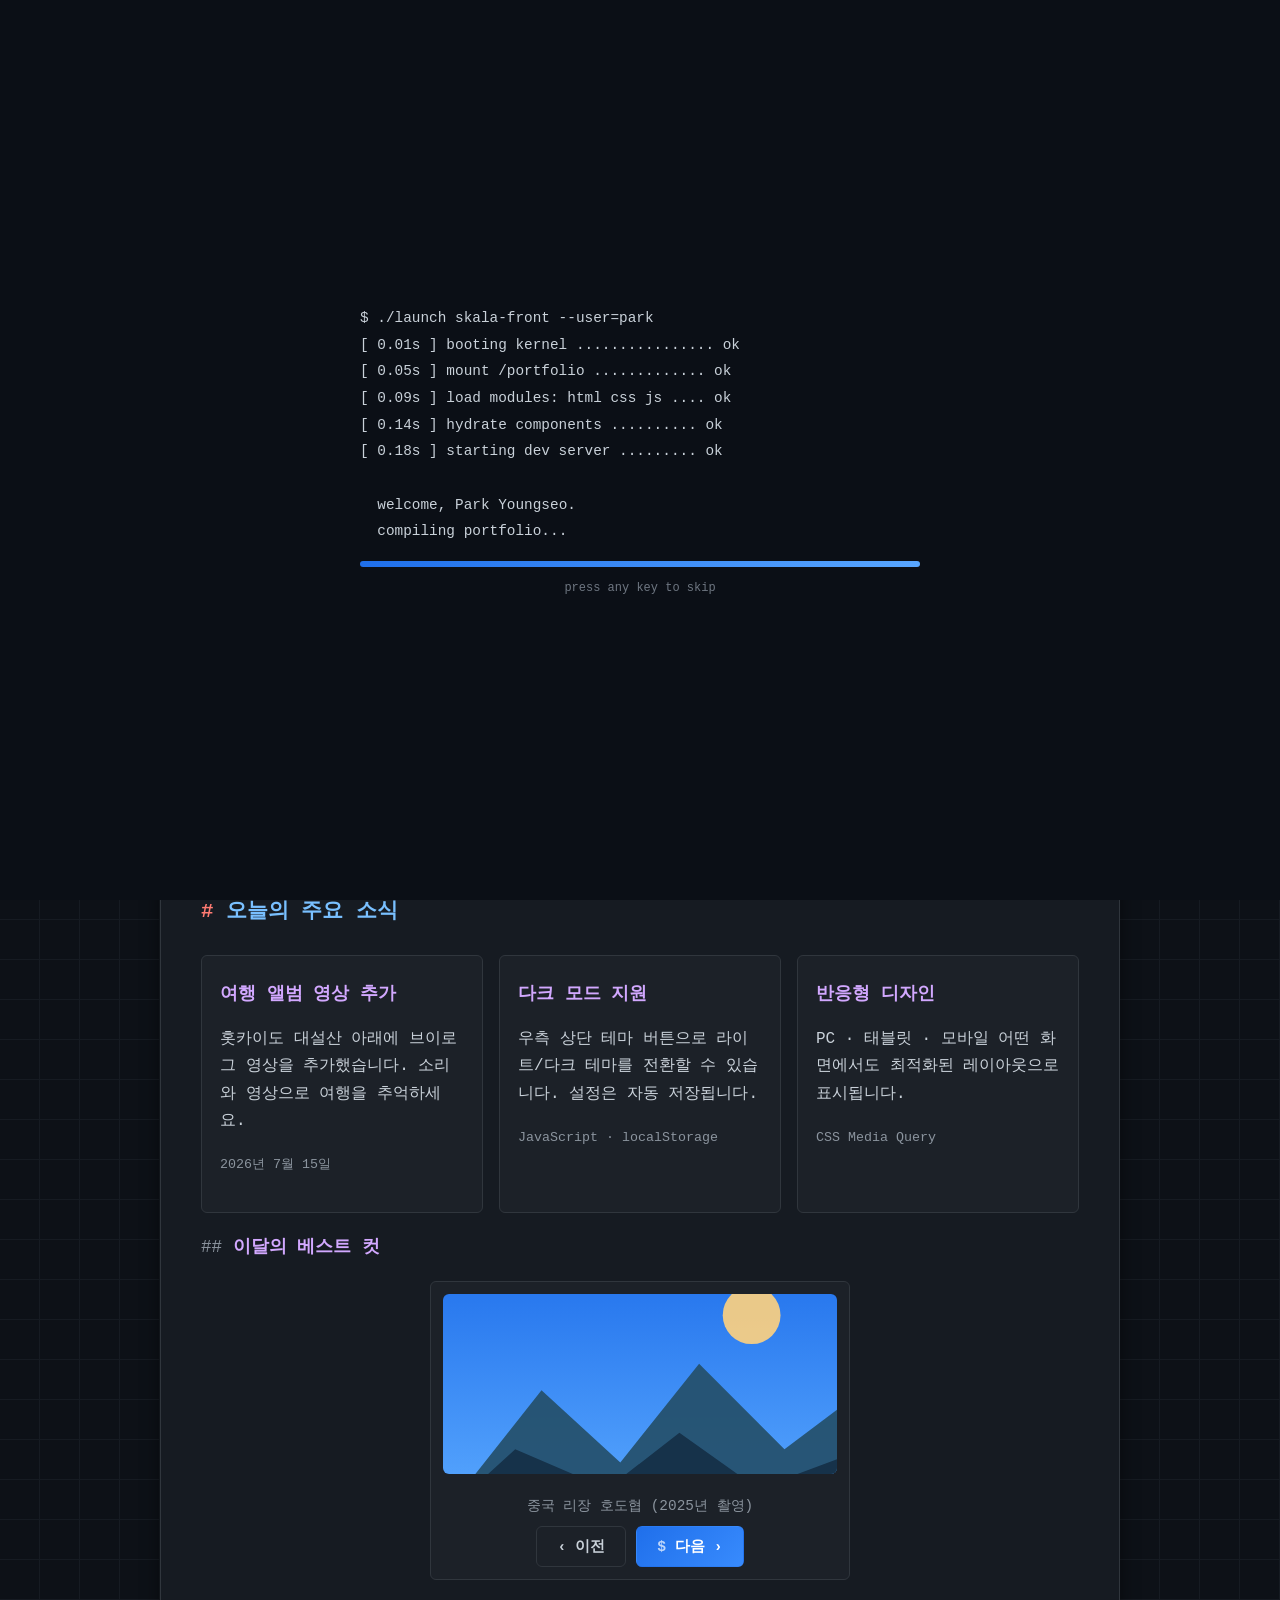
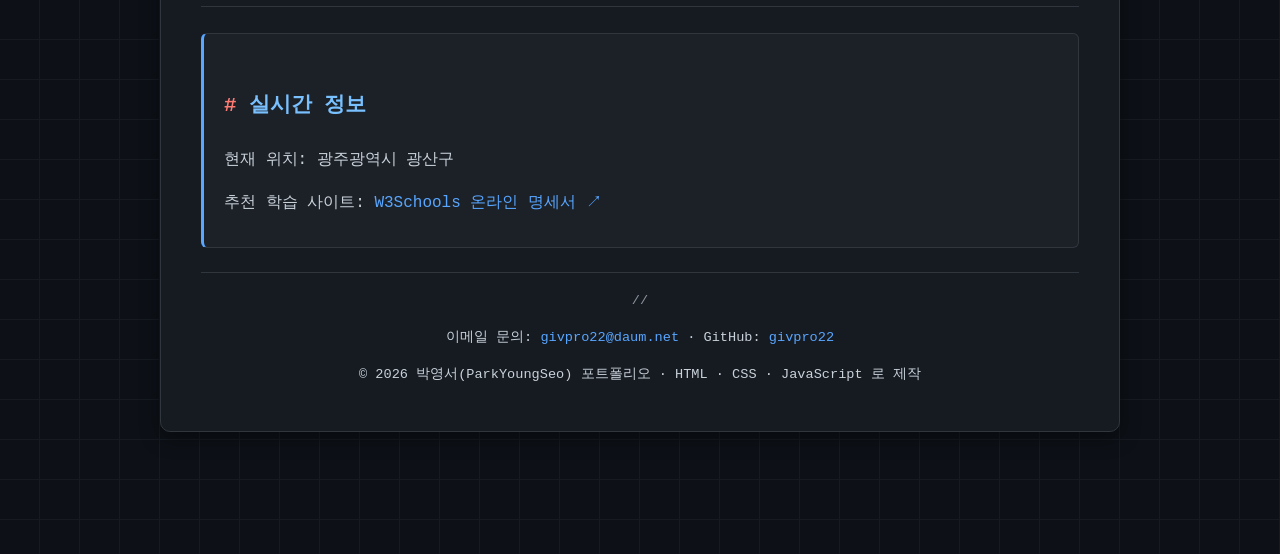
==== commit 31c487e4: "feat: 인터랙션 효과 추가 및 미디어 플레이스홀더 채우기 - 인트로 부팅 화면·페이지 전환·스크롤 진행바·카드 3D 틸트 (effects.js) - 코나미 코드(↑↑↓↓)·매트" ====
--- a/html/index.html
+++ b/html/index.html
@@ -5,6 +5,7 @@
     <meta name="viewport" content="width=device-width, initial-scale=1.0">
     <meta name="description" content="ParkYoungSeo의 개인 포털 - 프로필, 강의 시간표, 여행 앨범을 한 곳에서">
     <link rel="stylesheet" href="../css/style.css">
+    <script src="../js/effects.js"></script>
     <script src="../js/common.js"></script>
     <title>Welcome SKALA</title>
 </head>
@@ -40,11 +41,12 @@
 |  __/ ___ \|  _ &lt;| . \
 |_| /_/   \_\_| \_\_|\_\</pre>
                 <p><span class="prompt">➜</span> <span class="path">~/skala-front</span> cat <span class="flag">about.txt</span></p>
-                <p class="comment"># 박영서(Park Youngseo) · Frontend Developer</p>
+                <p class="comment"># 박영서(Park Youngseo) · Full-stack Developer</p>
                 <p class="comment"># 프로필 · 학습 · 여행 기록을 모아둔 포털 사이트</p>
                 <p><span class="prompt">➜</span> <span class="path">~/skala-front</span> date</p>
                 <p><span class="clock-badge" id="clock">로딩 중...</span></p>
                 <p class="comment"># Tip: <strong style="color:#79c0ff">⌘K</strong> (또는 Ctrl+K) 로 명령 팔레트를 열어보세요</p>
+                <p class="comment"># Tip: <strong style="color:#d2a8ff">↑ ↑ ↓ ↓</strong> 입력 → 매트릭스 이스터에그 실행</p>
             </div>
         </section>
 
@@ -88,7 +90,7 @@
             <section data-reveal>
                 <h3>이달의 베스트 컷</h3>
                 <figure class="trip-card" style="max-width:420px;margin:16px auto;">
-                    <img id="slide" src="media/trip1.jpg" alt="이달의 여행 사진">
+                    <img id="slide" src="media/trip1.svg" alt="이달의 여행 사진">
                     <figcaption id="slideCaption">중국 리장 호도협 (2025년 촬영)</figcaption>
                     <div class="btn-row" style="justify-content:center;">
                         <button class="btn btn-ghost" id="prevBtn" aria-label="이전 사진">‹ 이전</button>
@@ -121,7 +123,7 @@
     <script>
         // 타이핑 효과
         (function typing() {
-            var words = ["박영서", "Frontend Developer", "Park Youngseo"];
+            var words = ["박영서", "Full-stack Developer", "Park Youngseo"];
             var el = document.getElementById("typed");
             if (!el) return;
             var wi = 0, ci = 0, deleting = false;
@@ -149,9 +151,9 @@
         // 이미지 슬라이더
         (function slider() {
             var slides = [
-                { src: "media/trip1.jpg", cap: "중국 리장 호도협 (2025년 촬영)" },
-                { src: "media/trip2.jpg", cap: "필리핀 세부 탑스힐 (2024년 촬영)" },
-                { src: "media/trip3.jpg", cap: "일본 홋카이도 대설산 (2025년 촬영)" }
+                { src: "media/trip1.svg", cap: "중국 리장 호도협 (2025년 촬영)" },
+                { src: "media/trip2.svg", cap: "필리핀 세부 탑스힐 (2024년 촬영)" },
+                { src: "media/trip3.svg", cap: "일본 홋카이도 대설산 (2025년 촬영)" }
             ];
             var idx = 0;
             var img = document.getElementById("slide");
--- a/css/style.css
+++ b/css/style.css
@@ -185,30 +185,32 @@
 /* ---------- 컨테이너 (코드 패널) ---------- */
 .container {
     max-width: 960px;
-    margin: 28px auto;
+    margin: 46px auto 32px;
     background: var(--surface);
     padding: 32px 40px;
     border: 1px solid var(--border);
-    border-radius: var(--radius);
+    border-radius: 0 var(--radius) var(--radius) var(--radius);
     box-shadow: var(--shadow-md);
     animation: fadeInUp 0.5s ease both;
     position: relative;
 }
 
-/* 왼쪽 상단 파일 라벨 (각 페이지 data-file 값) */
+/* 왼쪽 상단 파일 라벨 (각 페이지 data-file 값) — 활성 에디터 탭 느낌 */
 .container::before {
     content: attr(data-file);
     position: absolute;
     top: -1px;
-    left: 24px;
+    left: 0;
     transform: translateY(-100%);
     background: var(--surface);
     border: 1px solid var(--border);
     border-bottom: none;
+    border-top: 2px solid var(--accent);
     border-radius: var(--radius-sm) var(--radius-sm) 0 0;
-    padding: 4px 14px;
-    font-size: 0.78rem;
-    color: var(--text-soft);
+    padding: 8px 20px;
+    font-size: 0.8rem;
+    letter-spacing: 0.3px;
+    color: var(--text);
     font-family: var(--mono);
 }
 
@@ -1057,6 +1059,10 @@
 .statusbar .sb.kbd { cursor: pointer; transition: color var(--transition); }
 .statusbar .sb.kbd:hover { color: var(--brand); }
 
+/* 도움말 항목만 보라색으로 강조 */
+.statusbar .sb.help { color: var(--syn-purple); font-weight: 700; }
+.statusbar .sb.help:hover { filter: brightness(1.25); }
+
 @media (max-width: 620px) {
     .statusbar .right .sb:nth-child(1),
     .statusbar .right .sb:nth-child(4),
@@ -1152,3 +1158,214 @@
 /* 상태바 위로 살짝 띄우기 */
 .to-top { bottom: 42px; }
 .toast { bottom: 44px; }
+
+/* ============================================================
+   🎬 화면 효과 (effects.js)
+   ============================================================ */
+
+/* ---------- 인트로 부팅 화면 ---------- */
+html.booting { overflow: hidden; }
+
+#bootScreen {
+    position: fixed;
+    inset: 0;
+    z-index: 2000;
+    background: #0b0f16;
+    color: #c9d1d9;
+    display: flex;
+    align-items: center;
+    justify-content: center;
+    font-family: var(--mono, monospace);
+}
+
+#bootScreen.boot-out {
+    opacity: 0;
+    transition: opacity 0.55s ease;
+    pointer-events: none;
+}
+
+.boot-inner { width: min(600px, 90vw); padding: 20px; }
+
+.boot-log {
+    margin: 0 0 16px;
+    font-size: 0.9rem;
+    line-height: 1.85;
+    color: #c9d1d9;
+    white-space: pre-wrap;
+    min-height: 230px;
+}
+
+.boot-bar {
+    height: 6px;
+    background: #21262d;
+    border-radius: 999px;
+    overflow: hidden;
+}
+
+.boot-fill {
+    height: 100%;
+    width: 0;
+    background: linear-gradient(90deg, #1f6feb, #58a6ff);
+    transition: width 0.3s ease;
+}
+
+.boot-hint {
+    margin-top: 14px;
+    font-size: 0.75rem;
+    color: #6e7681;
+    text-align: center;
+    animation: blink 1.2s steps(1) infinite;
+}
+
+/* ---------- 스크롤 진행바 ---------- */
+.scroll-progress {
+    position: fixed;
+    top: 0;
+    left: 0;
+    height: 3px;
+    width: 0;
+    background: linear-gradient(90deg, #1f6feb, #58a6ff, #79c0ff);
+    box-shadow: 0 0 8px rgba(88, 166, 255, 0.6);
+    z-index: 250;
+    transition: width 0.1s linear;
+}
+
+/* ---------- 페이지 전환 ---------- */
+/* opacity 만 사용 — transform 을 쓰면 body 가 fixed 요소의 기준이 되어
+   상단바/팝업이 화면 고정이 아니라 문서 하단에 붙어버림 */
+body.page-in { animation: pageFadeIn 0.45s ease both; }
+
+body.page-out {
+    opacity: 0;
+    transition: opacity 0.3s ease;
+}
+
+@keyframes pageFadeIn {
+    from { opacity: 0; }
+    to   { opacity: 1; }
+}
+
+/* ---------- 매트릭스 레인 (이스터에그) ---------- */
+#matrixCanvas {
+    position: fixed;
+    inset: 0;
+    z-index: 1500;
+    pointer-events: none;
+}
+
+/* ---------- 숨은 기능 안내 팝업 ---------- */
+.hint-pop {
+    position: fixed;
+    left: 22px;
+    bottom: 40px;
+    width: 310px;
+    max-width: calc(100vw - 44px);
+    background: var(--surface);
+    border: 1px solid var(--border);
+    border-radius: var(--radius);
+    box-shadow: var(--shadow-lg);
+    z-index: 400;
+    overflow: hidden;
+    opacity: 0;
+    transform: translateY(16px) scale(0.98);
+    transition: opacity 0.35s ease, transform 0.35s ease;
+}
+
+.hint-pop.show { opacity: 1; transform: translateY(0) scale(1); }
+
+.hint-head {
+    display: flex;
+    align-items: center;
+    justify-content: space-between;
+    padding: 10px 14px;
+    background: var(--surface-alt);
+    border-bottom: 1px solid var(--border);
+    font-family: var(--mono);
+    font-weight: 700;
+    font-size: 0.85rem;
+    color: var(--brand);
+}
+
+.hint-close {
+    background: none;
+    border: none;
+    color: var(--text-soft);
+    font-size: 1.3rem;
+    line-height: 1;
+    cursor: pointer;
+    padding: 0 2px;
+}
+
+.hint-close:hover { color: var(--danger); }
+
+.hint-body { padding: 14px; }
+
+.hint-row { margin-bottom: 14px; }
+
+.hint-keys {
+    display: flex;
+    align-items: center;
+    flex-wrap: wrap;
+    gap: 3px;
+    margin-bottom: 5px;
+}
+
+.hint-desc { color: var(--text-soft); font-size: 0.8rem; }
+
+kbd {
+    display: inline-block;
+    min-width: 18px;
+    text-align: center;
+    padding: 2px 5px;
+    border: 1px solid var(--border);
+    border-bottom-width: 2px;
+    border-radius: 5px;
+    background: var(--surface-alt);
+    color: var(--text);
+    font-family: var(--mono);
+    font-size: 0.72rem;
+    line-height: 1.4;
+}
+
+.hint-try { width: 100%; margin-top: 2px; }
+
+/* ---------- 플로팅 도움말 버튼 ---------- */
+.help-fab {
+    position: fixed;
+    right: 22px;
+    bottom: 96px;
+    width: 48px;
+    height: 48px;
+    border-radius: 50%;
+    border: none;
+    background: linear-gradient(135deg, #8957e5, #c297ff);
+    color: #fff;
+    font-size: 1.4rem;
+    font-weight: 700;
+    cursor: pointer;
+    box-shadow: 0 4px 16px rgba(137, 87, 229, 0.45);
+    z-index: 210;
+    display: grid;
+    place-items: center;
+    transition: transform var(--transition), box-shadow var(--transition);
+}
+
+.help-fab::after {
+    content: "";
+    position: absolute;
+    inset: 0;
+    border-radius: 50%;
+    border: 2px solid #a371f7;
+    animation: helpPulse 2s ease-out infinite;
+    pointer-events: none;
+}
+
+.help-fab:hover {
+    transform: translateY(-3px) scale(1.07);
+    box-shadow: var(--shadow-lg);
+}
+
+@keyframes helpPulse {
+    0%   { opacity: 0.65; transform: scale(1); }
+    100% { opacity: 0; transform: scale(1.7); }
+}
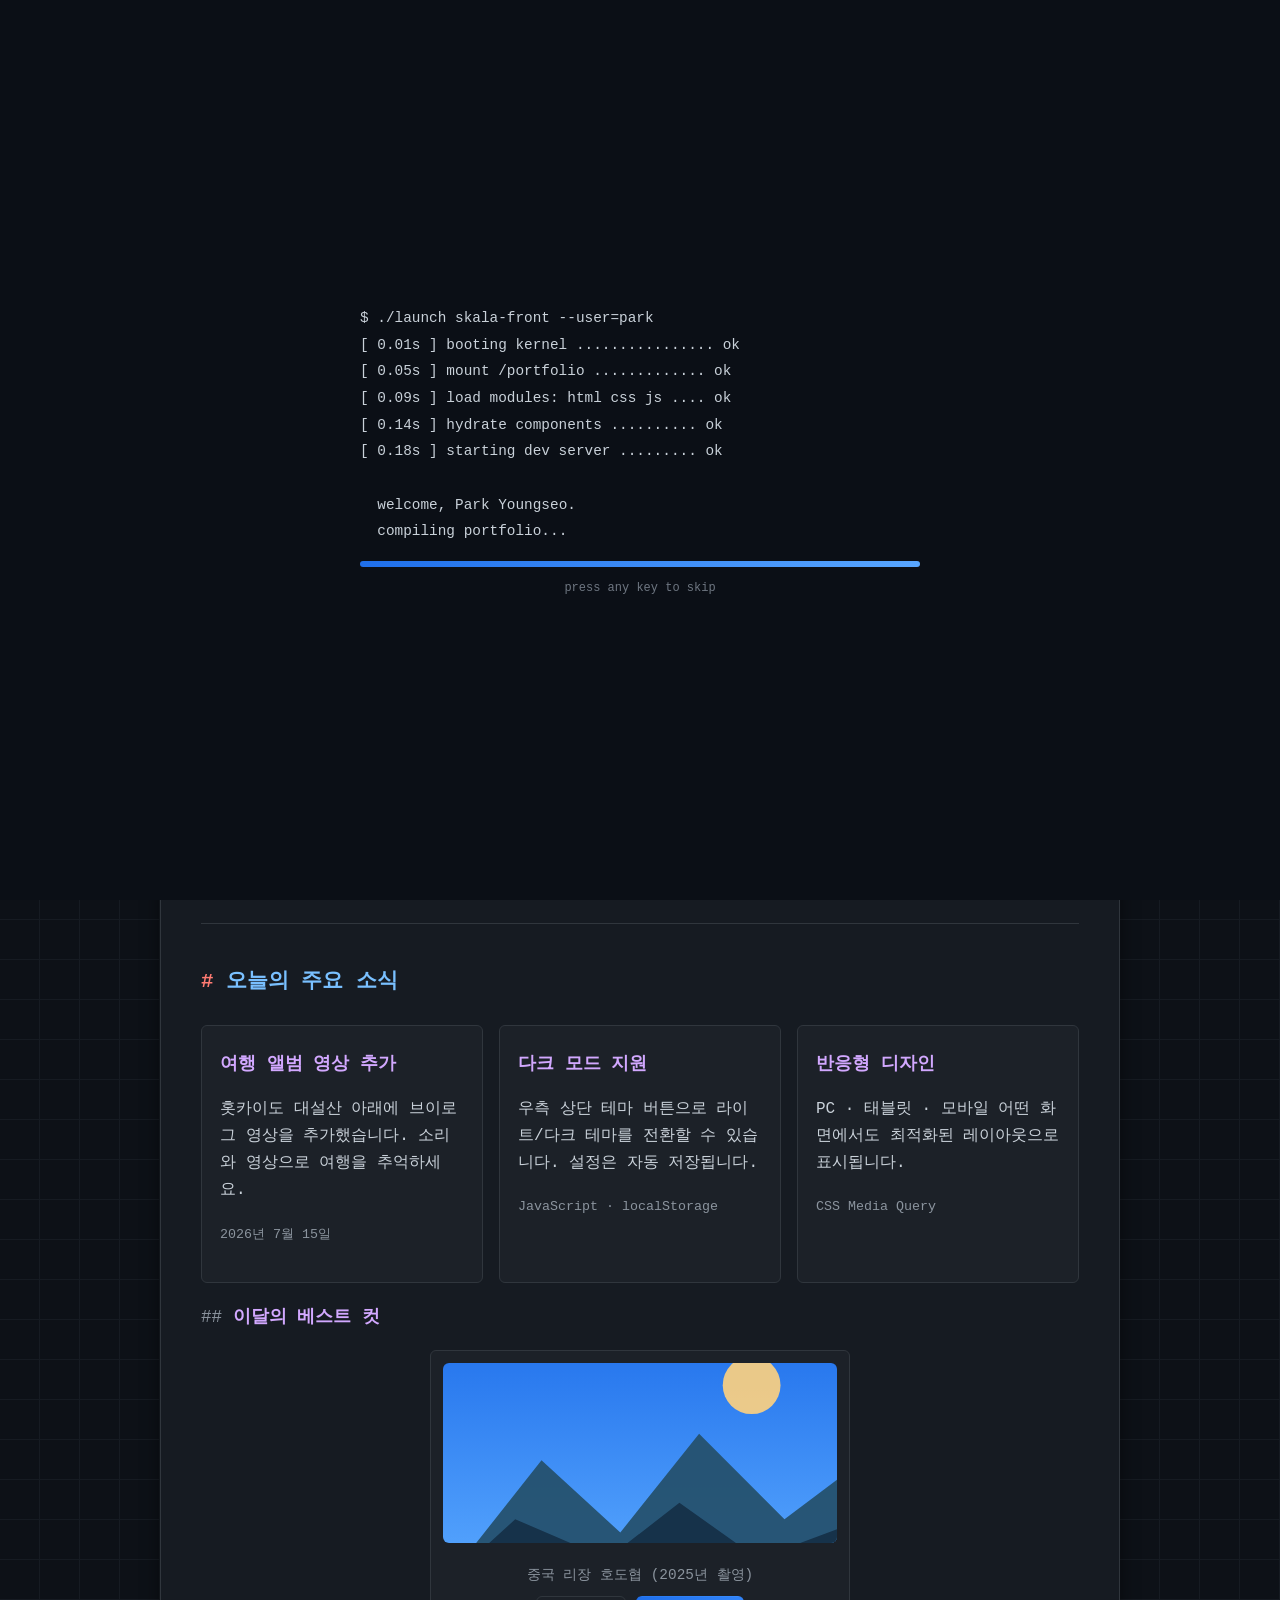
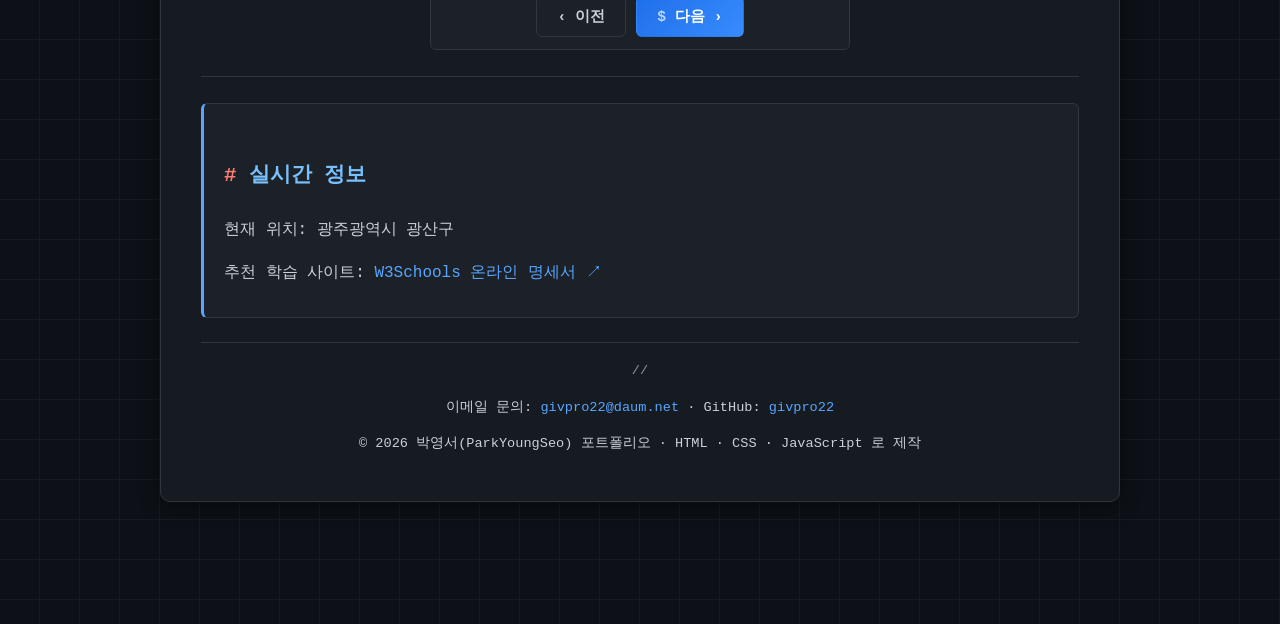
==== commit 7367d47c: "feat: 인터랙티브 터미널·통계·GitHub 활동 그래프 추가 및 배포 준비 - 인터랙티브 터미널(명령어 입력, 입력줄 하단 고정) - 통계 카운터(소개 페이지) 카운트업 애니메" ====
--- a/html/index.html
+++ b/html/index.html
@@ -7,6 +7,7 @@
     <link rel="stylesheet" href="../css/style.css">
     <script src="../js/effects.js"></script>
     <script src="../js/common.js"></script>
+    <script src="../js/terminal.js"></script>
     <title>Welcome SKALA</title>
 </head>
 <body>
@@ -31,9 +32,9 @@
                 <span class="tl red"></span><span class="tl yellow"></span><span class="tl green"></span>
                 <span class="term-title">park@skala: ~/skala-front — zsh</span>
             </div>
-            <div class="term-body">
+            <div class="term-body" id="termBody">
                 <p><span class="prompt">➜</span> <span class="path">~/skala-front</span> whoami</p>
-                <p><span class="big" id="typed"></span><span class="cursor"></span></p>
+                <p class="term-typed"><span class="big" id="typed"></span><span class="cursor"></span></p>
                 <p><span class="prompt">➜</span> <span class="path">~/skala-front</span> figlet PARK</p>
 <pre class="ascii"> ____   _    ____  _  __
 |  _ \ / \  |  _ \| |/ /
@@ -47,6 +48,18 @@
                 <p><span class="clock-badge" id="clock">로딩 중...</span></p>
                 <p class="comment"># Tip: <strong style="color:#79c0ff">⌘K</strong> (또는 Ctrl+K) 로 명령 팔레트를 열어보세요</p>
                 <p class="comment"># Tip: <strong style="color:#d2a8ff">↑ ↑ ↓ ↓</strong> 입력 → 매트릭스 이스터에그 실행</p>
+
+                <!-- 인터랙티브 터미널 출력 -->
+                <div id="termOutput"></div>
+            </div>
+            <!-- 항상 보이는 입력줄 (스크롤 영역 밖 고정) -->
+            <div class="term-inputline" id="termInputline">
+                <span class="prompt">➜</span>
+                <span class="path">~/skala-front</span>
+                <span class="term-dollar">$</span>
+                <input id="termInput" type="text" autocomplete="off" spellcheck="false"
+                       aria-label="터미널 명령 입력" placeholder="명령어를 입력하세요  (예: help)">
+                <span class="term-hint">↵ Enter</span>
             </div>
         </section>
 
--- a/css/style.css
+++ b/css/style.css
@@ -1369,3 +1369,181 @@
     0%   { opacity: 0.65; transform: scale(1); }
     100% { opacity: 0; transform: scale(1.7); }
 }
+
+/* ============================================================
+   💻 인터랙티브 터미널 (index)
+   ============================================================ */
+.term-body { max-height: 480px; overflow-y: auto; }
+
+.term-body::-webkit-scrollbar { width: 10px; }
+.term-body::-webkit-scrollbar-track { background: #0d1117; }
+.term-body::-webkit-scrollbar-thumb { background: #30363d; border-radius: 6px; border: 2px solid #0d1117; }
+
+/* 항상 보이는 하단 입력줄 */
+.term-inputline {
+    display: flex;
+    align-items: center;
+    gap: 8px;
+    padding: 13px 20px;
+    background: #0b0f16;
+    border-top: 1px solid #30363d;
+    box-shadow: inset 0 2px 0 rgba(88, 166, 255, 0.18);
+    transition: background 0.2s ease, box-shadow 0.2s ease;
+}
+
+.term-inputline:focus-within {
+    background: #0d1522;
+    box-shadow: inset 3px 0 0 #388bfd;
+}
+
+.term-inputline .prompt { color: #58a6ff; font-weight: 700; }
+.term-inputline .path { color: #79c0ff; }
+.term-inputline .term-dollar { color: #58a6ff; font-weight: 700; }
+
+.term-hint {
+    margin-left: auto;
+    color: #6e7681;
+    font-size: 0.72rem;
+    white-space: nowrap;
+    border: 1px solid #30363d;
+    border-radius: 4px;
+    padding: 2px 7px;
+}
+
+/* 타이핑 줄: 비어도 높이 고정 → 화면 울렁임 방지 */
+.term-typed {
+    min-height: 2.1rem;
+    line-height: 2.1rem;
+    margin: 2px 0;
+}
+
+.term-typed .big { line-height: 2.1rem; vertical-align: middle; }
+.term-typed .cursor { height: 1.4rem; vertical-align: middle; }
+
+#termInput {
+    flex: 1;
+    min-width: 0;
+    background: transparent;
+    border: none;
+    outline: none;
+    color: #c9d1d9;
+    font-family: var(--mono);
+    font-size: 0.95rem;
+    caret-color: #58a6ff;
+    padding: 0;
+}
+
+#termInput::placeholder { color: #6e7681; }
+
+.term-out-line {
+    color: #c9d1d9;
+    margin: 1px 0;
+    line-height: 1.75;
+    word-break: break-word;
+}
+
+.term-out-line.muted { color: #8b949e; }
+.term-out-line.accent { color: #79c0ff; }
+.term-out-line.err { color: #ff7b72; }
+.term-out-line .prompt { color: #58a6ff; font-weight: 700; }
+.term-out-line .path { color: #79c0ff; }
+.term-out-line a { color: #58a6ff; }
+
+.term-out-line .t-cmd {
+    display: inline-block;
+    min-width: 136px;
+    color: #58a6ff;
+}
+.term-out-line .t-desc { color: #8b949e; }
+.term-out-line .t-bar { color: #79c0ff; letter-spacing: 1px; }
+
+/* ---------- 통계 카운터 ---------- */
+.stats {
+    display: grid;
+    grid-template-columns: repeat(4, 1fr);
+    gap: 14px;
+    margin: 22px 0;
+}
+
+.stat {
+    background: var(--surface-alt);
+    border: 1px solid var(--border);
+    border-radius: var(--radius-sm);
+    padding: 22px 12px;
+    text-align: center;
+    transition: border-color var(--transition), transform var(--transition), box-shadow var(--transition);
+}
+
+.stat:hover {
+    border-color: var(--accent);
+    transform: translateY(-3px);
+    box-shadow: 0 8px 22px rgba(56, 139, 253, 0.16);
+}
+
+.stat-num {
+    display: block;
+    font-size: 2.2rem;
+    font-weight: 900;
+    color: var(--brand);
+    font-variant-numeric: tabular-nums;
+    line-height: 1;
+}
+
+.stat-label {
+    display: block;
+    margin-top: 8px;
+    font-size: 0.82rem;
+    color: var(--text-soft);
+}
+
+@media (max-width: 560px) {
+    .stats { grid-template-columns: repeat(2, 1fr); }
+}
+
+/* ---------- 코딩 활동 히트맵 ---------- */
+.heatmap {
+    display: grid;
+    grid-template-rows: repeat(7, 13px);
+    grid-auto-flow: column;
+    grid-auto-columns: 13px;
+    gap: 3px;
+    margin-top: 12px;
+    padding-bottom: 6px;
+    overflow-x: auto;
+}
+
+.heatmap .cell {
+    width: 13px;
+    height: 13px;
+    border-radius: 3px;
+    background: var(--surface-alt);
+    border: 1px solid var(--border);
+}
+
+.heatmap .cell.empty { background: transparent; border-color: transparent; }
+.heatmap .cell.l1 { background: rgba(56, 139, 253, 0.35); border-color: transparent; }
+.heatmap .cell.l2 { background: rgba(56, 139, 253, 0.55); border-color: transparent; }
+.heatmap .cell.l3 { background: rgba(56, 139, 253, 0.78); border-color: transparent; }
+.heatmap .cell.l4 { background: #388bfd; border-color: transparent; }
+
+.heatmap-legend {
+    display: flex;
+    align-items: center;
+    gap: 4px;
+    margin-top: 10px;
+    font-size: 0.75rem;
+    color: var(--text-soft);
+}
+
+.heatmap-legend .hl {
+    width: 12px;
+    height: 12px;
+    border-radius: 3px;
+    background: var(--surface-alt);
+    border: 1px solid var(--border);
+}
+
+.heatmap-legend .hl.l1 { background: rgba(56, 139, 253, 0.35); border-color: transparent; }
+.heatmap-legend .hl.l2 { background: rgba(56, 139, 253, 0.55); border-color: transparent; }
+.heatmap-legend .hl.l3 { background: rgba(56, 139, 253, 0.78); border-color: transparent; }
+.heatmap-legend .hl.l4 { background: #388bfd; border-color: transparent; }
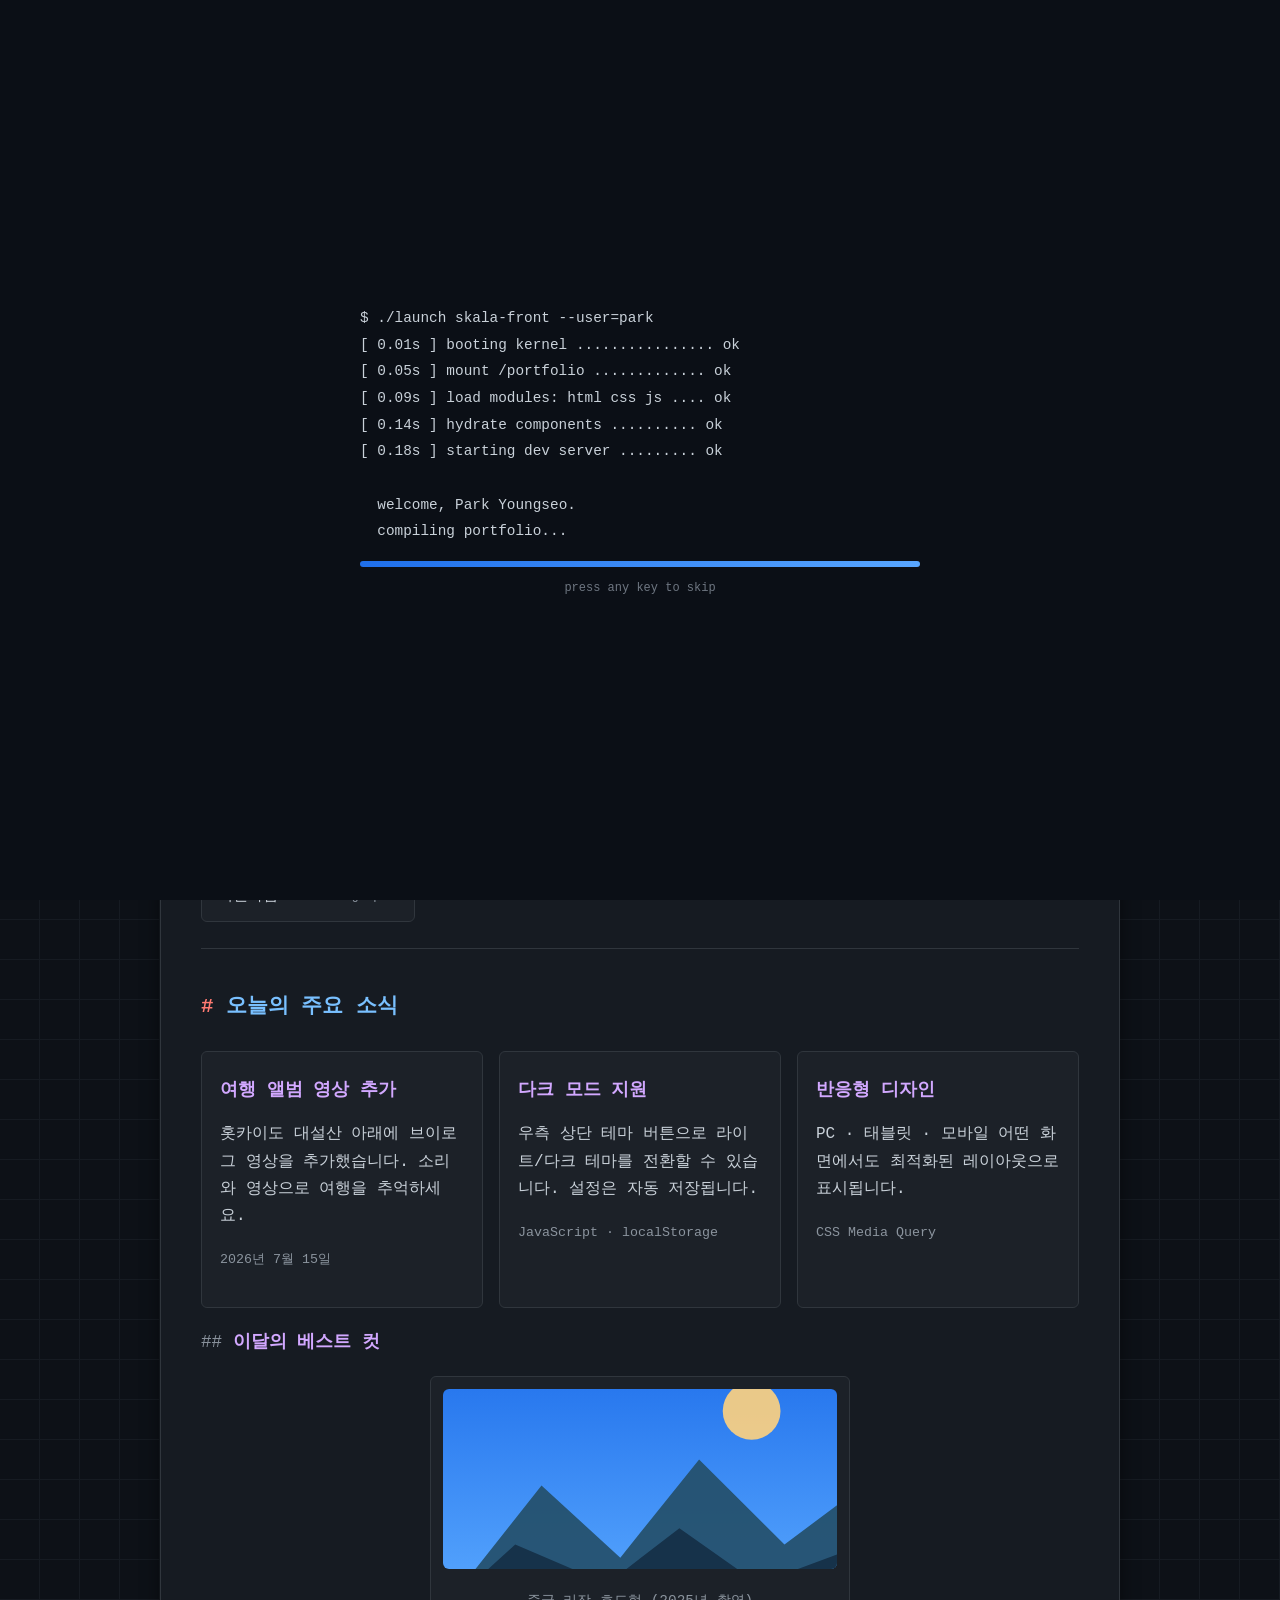
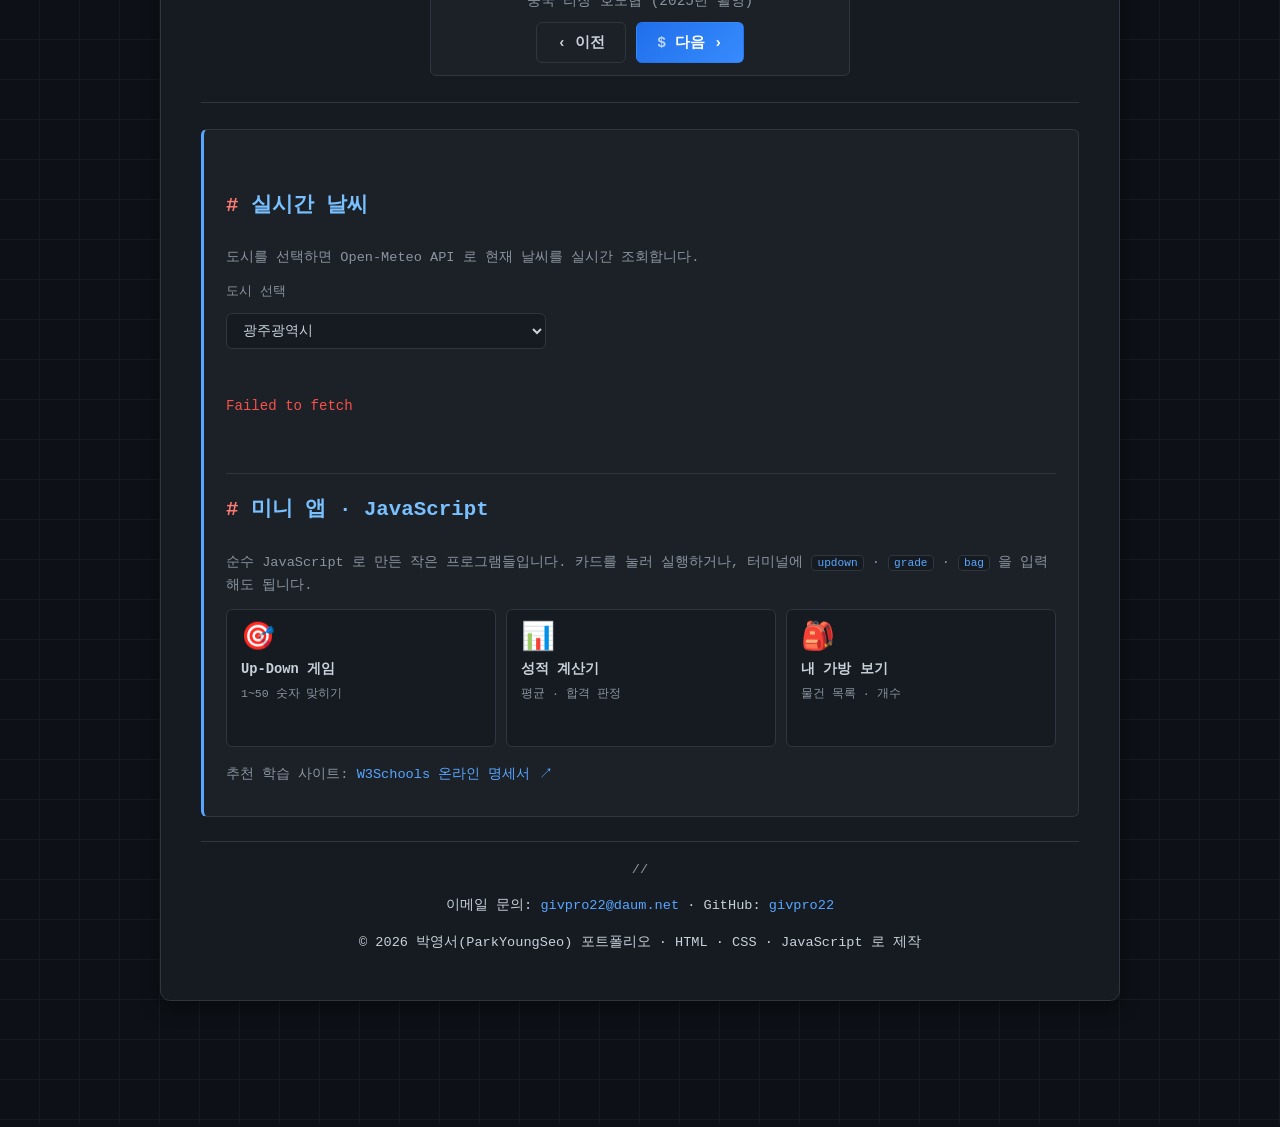
==== commit 0c372da8: "feat: JS 실습 과제 6종 구현 및 실시간 날씨·미니앱 고도화 - 실시간 날씨: 모듈 분리(weatherAPI.js) + 비동기 fetch(Open-Meteo) + DOM/이" ====
--- a/html/index.html
+++ b/html/index.html
@@ -7,7 +7,17 @@
     <link rel="stylesheet" href="../css/style.css">
     <script src="../js/effects.js"></script>
     <script src="../js/common.js"></script>
+    <script src="../js/achievements.js"></script>
+    <script src="../js/ambient.js"></script>
     <script src="../js/terminal.js"></script>
+    <!-- 테마 모달 (커스텀 prompt/alert) — 게임 스크립트보다 먼저 로드 -->
+    <script src="../js/ui-dialog.js"></script>
+    <!-- 과제: 순수 JS 미니 앱 (전역 함수, 버튼 onclick 으로 실행) -->
+    <script src="../js/upDown.js"></script>
+    <script src="../js/grade.js"></script>
+    <script src="../js/bag.js"></script>
+    <!-- 과제: 실시간 날씨 (모듈 분리 + 비동기 + DOM/이벤트) -->
+    <script type="module" src="../js/realtimeInfo.js"></script>
     <title>Welcome SKALA</title>
 </head>
 <body>
@@ -48,6 +58,7 @@
                 <p><span class="clock-badge" id="clock">로딩 중...</span></p>
                 <p class="comment"># Tip: <strong style="color:#79c0ff">⌘K</strong> (또는 Ctrl+K) 로 명령 팔레트를 열어보세요</p>
                 <p class="comment"># Tip: <strong style="color:#d2a8ff">↑ ↑ ↓ ↓</strong> 입력 → 매트릭스 이스터에그 실행</p>
+                <p class="comment"># Tip: <strong style="color:#79c0ff">weather 서울</strong> · <strong style="color:#79c0ff">updown</strong> · <strong style="color:#79c0ff">grade</strong> · <strong style="color:#79c0ff">bag</strong> 명령도 사용해보세요</p>
 
                 <!-- 인터랙티브 터미널 출력 -->
                 <div id="termOutput"></div>
@@ -116,9 +127,52 @@
         <hr>
 
         <aside data-reveal>
-            <h2>실시간 정보</h2>
-            <p>현재 위치: 광주광역시 광산구</p>
-            <p>추천 학습 사이트:
+            <h2>실시간 날씨</h2>
+            <p class="aside-sub">도시를 선택하면 Open-Meteo API 로 현재 날씨를 실시간 조회합니다.</p>
+            <div class="weather-widget">
+                <label for="citySelect" class="weather-label">도시 선택</label>
+                <select id="citySelect" class="weather-select" aria-label="도시 선택">
+                    <option data-lat="35.1595" data-lon="126.8526">광주광역시</option>
+                    <option data-lat="37.5665" data-lon="126.9780">서울특별시</option>
+                    <option data-lat="35.1796" data-lon="129.0756">부산광역시</option>
+                    <option data-lat="33.4996" data-lon="126.5312">제주특별자치도</option>
+                    <option data-lat="35.6895" data-lon="139.6917">도쿄</option>
+                    <option data-lat="40.7128" data-lon="-74.0060">뉴욕</option>
+                    <option data-lat="51.5074" data-lon="-0.1278">런던</option>
+                </select>
+                <div id="weather-box" class="weather-box">
+                    <p class="weather-hint">도시를 선택하면 실시간 날씨를 보여드려요.</p>
+                </div>
+            </div>
+
+            <h2>미니 앱 · JavaScript</h2>
+            <p class="aside-sub">순수 JavaScript 로 만든 작은 프로그램들입니다. 카드를 눌러 실행하거나,
+                터미널에 <code>updown</code> · <code>grade</code> · <code>bag</code> 을 입력해도 됩니다.</p>
+            <div class="app-launcher">
+                <button class="app-card" type="button"
+                        onclick="startUpDown(); if(window.unlock)window.unlock('player')">
+                    <span class="app-ico">🎯</span>
+                    <span class="app-name">Up-Down 게임</span>
+                    <span class="app-desc">1~50 숫자 맞히기</span>
+                    <span class="app-run">run ▶</span>
+                </button>
+                <button class="app-card" type="button"
+                        onclick="startGrade(); if(window.unlock)window.unlock('player')">
+                    <span class="app-ico">📊</span>
+                    <span class="app-name">성적 계산기</span>
+                    <span class="app-desc">평균 · 합격 판정</span>
+                    <span class="app-run">run ▶</span>
+                </button>
+                <button class="app-card" type="button"
+                        onclick="showMyBag(); if(window.unlock)window.unlock('player')">
+                    <span class="app-ico">🎒</span>
+                    <span class="app-name">내 가방 보기</span>
+                    <span class="app-desc">물건 목록 · 개수</span>
+                    <span class="app-run">run ▶</span>
+                </button>
+            </div>
+
+            <p class="aside-sub" style="margin-top:16px;">추천 학습 사이트:
                 <a href="https://www.w3schools.com" target="_blank" rel="noopener">W3Schools 온라인 명세서 ↗</a>
             </p>
         </aside>
--- a/css/style.css
+++ b/css/style.css
@@ -193,6 +193,7 @@
     box-shadow: var(--shadow-md);
     animation: fadeInUp 0.5s ease both;
     position: relative;
+    z-index: 1;
 }
 
 /* 왼쪽 상단 파일 라벨 (각 페이지 data-file 값) — 활성 에디터 탭 느낌 */
@@ -456,9 +457,273 @@
     border: 1px solid var(--border);
     border-left: 3px solid var(--brand);
     border-radius: var(--radius-sm);
-    padding: 14px 20px;
+    padding: 18px 22px;
     margin: 20px 0;
 }
+/* 두 번째 이후 섹션 헤딩은 구분선으로 분리 (톤·간격 정리) */
+aside h2:not(:first-of-type) {
+    margin-top: 24px;
+    padding-top: 18px;
+    border-top: 1px solid var(--border);
+}
+
+.aside-sub {
+    color: var(--text-soft);
+    font-size: 0.85rem;
+    margin: 4px 0 12px;
+}
+
+/* ---------- 실시간 날씨 위젯 (과제) ---------- */
+.weather-widget { margin-bottom: 8px; }
+
+.weather-label {
+    display: block;
+    font-size: 0.8rem;
+    color: var(--text-soft);
+    margin-bottom: 6px;
+}
+
+.weather-select {
+    width: 100%;
+    max-width: 320px;
+    padding: 8px 12px;
+    font: inherit;
+    font-size: 0.9rem;
+    color: var(--text);
+    background: var(--surface);
+    border: 1px solid var(--border);
+    border-radius: var(--radius-sm);
+    cursor: pointer;
+}
+.weather-select:focus {
+    outline: none;
+    border-color: var(--accent);
+    box-shadow: 0 0 0 2px rgba(56, 139, 253, 0.25);
+}
+
+.weather-box {
+    margin-top: 12px;
+    min-height: 84px;
+    display: flex;
+    align-items: center;
+}
+.weather-hint, .weather-loading { color: var(--text-soft); font-size: 0.88rem; }
+.weather-loading { animation: pulse 1.1s ease-in-out infinite; }
+.weather-loading::before { content: "⏳ "; }
+.weather-err { color: #f85149; font-size: 0.88rem; }
+@keyframes pulse { 0%,100% { opacity: 0.55; } 50% { opacity: 1; } }
+
+.weather-card {
+    width: 100%;
+    padding: 16px 18px;
+    background: var(--surface);
+    border: 1px solid var(--border);
+    border-left: 3px solid var(--accent);
+    border-radius: var(--radius-sm);
+    animation: weatherIn 0.4s ease both;
+}
+@keyframes weatherIn { from { opacity: 0; transform: translateY(6px); } to { opacity: 1; transform: none; } }
+
+/* 날씨별 상단 배경 톤 (은은하게) */
+.weather-card[data-sky="clear"] { background: linear-gradient(160deg, rgba(56,139,253,.12), transparent 60%), var(--surface); border-left-color: #58a6ff; }
+.weather-card[data-sky="cloud"] { background: linear-gradient(160deg, rgba(139,148,158,.14), transparent 60%), var(--surface); border-left-color: #8b949e; }
+.weather-card[data-sky="rain"]  { background: linear-gradient(160deg, rgba(88,166,255,.16), transparent 60%), var(--surface); border-left-color: #388bfd; }
+.weather-card[data-sky="snow"]  { background: linear-gradient(160deg, rgba(210,232,255,.16), transparent 60%), var(--surface); border-left-color: #a5d6ff; }
+.weather-card[data-sky="fog"]   { background: linear-gradient(160deg, rgba(139,148,158,.12), transparent 60%), var(--surface); border-left-color: #a0a8b0; }
+.weather-card[data-sky="storm"] { background: linear-gradient(160deg, rgba(163,113,247,.16), transparent 60%), var(--surface); border-left-color: #a371f7; }
+
+.weather-top { display: flex; align-items: center; gap: 16px; }
+.weather-icon { font-size: 2.8rem; line-height: 1; }
+.weather-city { font-size: 0.85rem; color: var(--text-soft); margin: 0; }
+.weather-temp { font-size: 2rem; font-weight: 700; color: var(--brand); margin: 2px 0; line-height: 1.1; }
+.weather-meta { font-size: 0.82rem; color: var(--text-soft); margin: 0; }
+
+.weather-stats {
+    display: grid;
+    grid-template-columns: 1fr 1fr;
+    gap: 8px;
+    margin-top: 14px;
+    padding-top: 14px;
+    border-top: 1px dashed var(--border);
+}
+.weather-stats .ws {
+    display: flex;
+    justify-content: space-between;
+    font-size: 0.82rem;
+    color: var(--text);
+}
+.weather-stats .ws b { color: var(--text-soft); font-weight: 500; }
+
+/* 시간별 미니 예보 (sparkline) */
+.weather-hourly {
+    display: flex;
+    justify-content: space-between;
+    align-items: flex-end;
+    gap: 4px;
+    margin-top: 14px;
+    padding-top: 12px;
+    border-top: 1px dashed var(--border);
+}
+.wh-col { display: flex; flex-direction: column; align-items: center; justify-content: flex-end; flex: 1; }
+.wh-t { font-size: 0.66rem; color: var(--text-soft); margin-bottom: 4px; }
+.wh-bar {
+    width: 9px;
+    border-radius: 4px 4px 0 0;
+    background: linear-gradient(180deg, var(--brand), var(--accent));
+    transition: height 0.4s ease;
+}
+.wh-h { font-size: 0.62rem; color: var(--text-soft); margin-top: 5px; }
+
+/* ---------- 미니 앱 카드 런처 (과제) ---------- */
+.app-launcher {
+    display: grid;
+    grid-template-columns: repeat(3, 1fr);
+    gap: 10px;
+}
+.app-card {
+    display: flex;
+    flex-direction: column;
+    align-items: flex-start;
+    gap: 3px;
+    padding: 14px;
+    font: inherit;
+    text-align: left;
+    color: var(--text);
+    background: var(--surface);
+    border: 1px solid var(--border);
+    border-radius: var(--radius-sm);
+    cursor: pointer;
+    position: relative;
+    overflow: hidden;
+    transition: transform 0.15s ease, border-color 0.15s ease, box-shadow 0.15s ease;
+}
+.app-card::before {
+    content: "";
+    position: absolute;
+    inset: 0 auto 0 0;
+    width: 3px;
+    background: var(--accent);
+    transform: scaleY(0);
+    transform-origin: bottom;
+    transition: transform 0.2s ease;
+}
+.app-card:hover {
+    transform: translateY(-3px);
+    border-color: var(--accent);
+    box-shadow: 0 6px 18px rgba(0, 0, 0, 0.25);
+}
+.app-card:hover::before { transform: scaleY(1); }
+.app-ico { font-size: 1.7rem; line-height: 1; }
+.app-name { font-size: 0.86rem; font-weight: 600; margin-top: 4px; }
+.app-desc { font-size: 0.72rem; color: var(--text-soft); }
+.app-run {
+    font-size: 0.68rem;
+    color: var(--accent);
+    margin-top: 6px;
+    opacity: 0;
+    transform: translateX(-4px);
+    transition: opacity 0.2s ease, transform 0.2s ease;
+}
+.app-card:hover .app-run { opacity: 1; transform: none; }
+
+.aside-sub code {
+    font-size: 0.82em;
+    padding: 1px 5px;
+    background: var(--surface);
+    border: 1px solid var(--border);
+    border-radius: 4px;
+    color: var(--brand);
+}
+
+@media (max-width: 560px) {
+    .app-launcher { grid-template-columns: 1fr; }
+    .app-card { flex-direction: row; align-items: center; gap: 10px; }
+    .app-card .app-run { display: none; }
+}
+
+/* ---------- 커스텀 입력/알림 모달 (테마 prompt/alert) ---------- */
+.sk-dialog-ov {
+    position: fixed;
+    inset: 0;
+    z-index: 3000;
+    display: flex;
+    align-items: center;
+    justify-content: center;
+    padding: 20px;
+    background: rgba(1, 4, 9, 0.6);
+    backdrop-filter: blur(3px);
+    -webkit-backdrop-filter: blur(3px);
+    opacity: 0;
+    transition: opacity 0.2s ease;
+}
+.sk-dialog-ov.show { opacity: 1; }
+
+.sk-dialog {
+    width: 100%;
+    max-width: 440px;
+    background: var(--surface);
+    border: 1px solid var(--border);
+    border-radius: var(--radius);
+    box-shadow: 0 24px 60px rgba(0, 0, 0, 0.5);
+    overflow: hidden;
+    transform: translateY(10px) scale(0.97);
+    transition: transform 0.22s cubic-bezier(0.16, 1, 0.3, 1);
+}
+.sk-dialog-ov.show .sk-dialog { transform: none; }
+
+.sk-dialog-bar {
+    display: flex;
+    align-items: center;
+    gap: 7px;
+    padding: 10px 14px;
+    background: var(--surface-alt);
+    border-bottom: 1px solid var(--border);
+}
+.sk-dot { width: 11px; height: 11px; border-radius: 50%; display: inline-block; }
+.sk-dot.r { background: #ff5f56; }
+.sk-dot.y { background: #ffbd2e; }
+.sk-dot.g { background: #27c93f; }
+.sk-dialog-title {
+    margin-left: 8px;
+    font-size: 0.82rem;
+    color: var(--text-soft);
+}
+
+.sk-dialog-body { padding: 20px 22px 8px; }
+.sk-dialog-msg {
+    margin: 0;
+    font-size: 0.92rem;
+    line-height: 1.6;
+    color: var(--text);
+    white-space: pre-wrap;
+    word-break: break-word;
+}
+.sk-dialog-input {
+    width: 100%;
+    margin-top: 16px;
+    padding: 11px 14px;
+    font: inherit;
+    font-size: 1rem;
+    color: var(--text);
+    background: var(--bg);
+    border: 1px solid var(--border);
+    border-radius: var(--radius-sm);
+}
+.sk-dialog-input:focus {
+    outline: none;
+    border-color: var(--accent);
+    box-shadow: 0 0 0 3px rgba(56, 139, 253, 0.25);
+}
+
+.sk-dialog-foot {
+    display: flex;
+    justify-content: flex-end;
+    gap: 10px;
+    padding: 16px 22px 20px;
+}
+.sk-dialog-foot .btn { margin: 0; }
+/* 다이얼로그 확인 버튼에는 터미널 '$' 프리픽스를 숨김 */
+.sk-dialog-foot .btn-primary::before { content: none; }
 
 footer {
     text-align: center;
@@ -1457,6 +1722,292 @@
 .term-out-line .t-desc { color: #8b949e; }
 .term-out-line .t-bar { color: #79c0ff; letter-spacing: 1px; }
 
+/* ASCII 아트 출력 (neofetch / cowsay / coffee) */
+.term-out-line.pre { white-space: pre; line-height: 1.4; overflow-x: auto; }
+.term-out-line .t-logo { color: #58a6ff; }
+
+/* ============================================================
+   🏆 업적 시스템 UI
+   ============================================================ */
+
+/* 상태바 배지 강조 (금색) */
+.statusbar .sb.ach { color: #f0b429; font-weight: 700; cursor: pointer; }
+.statusbar .sb.ach:hover { filter: brightness(1.2); }
+
+/* 폭죽 */
+.fx-layer { position: fixed; inset: 0; pointer-events: none; z-index: 1600; overflow: hidden; }
+.fx-piece { position: absolute; top: 0; left: 0; width: 9px; height: 14px; }
+
+/* 해금 배너 */
+.ach-pop {
+    position: fixed;
+    top: 24px;
+    left: 50%;
+    transform: translate(-50%, -24px);
+    display: flex;
+    align-items: center;
+    gap: 14px;
+    min-width: 300px;
+    max-width: 92vw;
+    padding: 16px 20px;
+    background: var(--surface);
+    border: 1px solid var(--border);
+    border-left: 4px solid #f0b429;
+    border-radius: var(--radius);
+    box-shadow: var(--shadow-lg);
+    z-index: 1650;
+    opacity: 0;
+    transition: opacity 0.35s ease, transform 0.35s ease;
+}
+
+.ach-pop.show { opacity: 1; transform: translate(-50%, 0); }
+.ach-pop-icon { font-size: 2.4rem; filter: drop-shadow(0 2px 6px rgba(240, 180, 41, 0.4)); }
+.ach-pop-label { font-size: 0.75rem; color: #f0b429; font-weight: 700; letter-spacing: 0.5px; }
+.ach-pop-title { font-size: 1.15rem; font-weight: 900; color: var(--text); margin: 2px 0; }
+.ach-pop-desc { font-size: 0.85rem; color: var(--text-soft); }
+.ach-pop-how { font-size: 0.78rem; color: var(--brand); margin-top: 4px; }
+
+/* 업적 목록 모달 */
+.ach-modal-ov {
+    position: fixed;
+    inset: 0;
+    background: rgba(0, 0, 0, 0.55);
+    backdrop-filter: blur(3px);
+    display: grid;
+    place-items: center;
+    z-index: 1000;
+    opacity: 0;
+    transition: opacity 0.2s ease;
+    padding: 20px;
+}
+
+.ach-modal-ov.show { opacity: 1; }
+
+.ach-modal {
+    width: min(520px, 94vw);
+    max-height: 80vh;
+    display: flex;
+    flex-direction: column;
+    background: var(--surface);
+    border: 1px solid var(--border);
+    border-radius: var(--radius);
+    box-shadow: var(--shadow-lg);
+    overflow: hidden;
+    transform: scale(0.96);
+    transition: transform 0.2s ease;
+}
+
+.ach-modal-ov.show .ach-modal { transform: scale(1); }
+
+.ach-modal-head {
+    display: flex;
+    align-items: center;
+    justify-content: space-between;
+    padding: 14px 18px;
+    border-bottom: 1px solid var(--border);
+    font-family: var(--mono);
+    font-size: 1.05rem;
+    color: var(--text);
+}
+
+.ach-modal-head b { color: #f0b429; }
+.ach-close { background: none; border: none; color: var(--text-soft); font-size: 1.5rem; cursor: pointer; line-height: 1; }
+.ach-close:hover { color: var(--danger); }
+
+.ach-bar { height: 6px; background: var(--surface-alt); }
+.ach-bar-fill { height: 100%; background: linear-gradient(90deg, #f0b429, #ffd166); transition: width 0.4s ease; }
+
+.ach-list { padding: 10px; overflow-y: auto; }
+
+.ach-item {
+    display: flex;
+    align-items: center;
+    gap: 14px;
+    padding: 12px 14px;
+    border-radius: var(--radius-sm);
+    margin: 4px 0;
+    background: var(--surface-alt);
+    border: 1px solid var(--border);
+}
+
+.ach-item.off { opacity: 0.6; }
+.ach-item.on { border-color: rgba(240, 180, 41, 0.5); }
+.ach-item .ach-i { font-size: 1.6rem; width: 32px; text-align: center; flex-shrink: 0; }
+.ach-name { font-weight: 700; color: var(--text); }
+.ach-lock { font-size: 0.7rem; color: var(--text-soft); border: 1px solid var(--border); border-radius: 4px; padding: 1px 6px; margin-left: 4px; }
+.ach-how { font-size: 0.8rem; color: var(--text-soft); margin-top: 2px; }
+.ach-item.on .ach-how { color: var(--accent); }
+
+/* ============================================================
+   👋 첫 방문 튜토리얼 모달
+   ============================================================ */
+.tut-ov {
+    position: fixed;
+    inset: 0;
+    background: rgba(0, 0, 0, 0.6);
+    backdrop-filter: blur(4px);
+    display: grid;
+    place-items: center;
+    z-index: 1100;
+    padding: 20px;
+    opacity: 0;
+    transition: opacity 0.25s ease;
+}
+
+.tut-ov.show { opacity: 1; }
+
+.tut-modal {
+    width: min(500px, 94vw);
+    max-height: 86vh;
+    display: flex;
+    flex-direction: column;
+    background: var(--surface);
+    border: 1px solid var(--border);
+    border-top: 3px solid var(--accent);
+    border-radius: var(--radius);
+    box-shadow: var(--shadow-lg);
+    overflow: hidden;
+    transform: translateY(12px) scale(0.98);
+    transition: transform 0.25s ease;
+}
+
+.tut-ov.show .tut-modal { transform: translateY(0) scale(1); }
+
+.tut-head {
+    display: flex;
+    align-items: center;
+    justify-content: space-between;
+    padding: 15px 20px;
+    border-bottom: 1px solid var(--border);
+    font-family: var(--mono);
+    font-weight: 700;
+    color: var(--text);
+}
+
+.tut-close { background: none; border: none; color: var(--text-soft); font-size: 1.5rem; cursor: pointer; line-height: 1; }
+.tut-close:hover { color: var(--danger); }
+
+.tut-body { padding: 18px 20px; overflow-y: auto; }
+.tut-intro { margin: 0 0 14px; color: var(--text-soft); font-size: 0.9rem; }
+
+.tut-step {
+    display: flex;
+    align-items: flex-start;
+    gap: 14px;
+    padding: 11px 0;
+    border-bottom: 1px dashed var(--border);
+}
+.tut-step:last-child { border-bottom: none; }
+.tut-ic { font-size: 1.5rem; width: 30px; text-align: center; flex-shrink: 0; }
+.tut-keys { font-weight: 700; color: var(--text); margin-bottom: 3px; display: flex; align-items: center; gap: 4px; flex-wrap: wrap; }
+.tut-keys b { color: var(--brand); }
+.tut-desc { font-size: 0.84rem; color: var(--text-soft); }
+
+.tut-foot {
+    display: flex;
+    align-items: center;
+    justify-content: space-between;
+    gap: 12px;
+    padding: 14px 20px;
+    border-top: 1px solid var(--border);
+    background: var(--surface-alt);
+    flex-wrap: wrap;
+}
+.tut-note { font-size: 0.76rem; color: var(--text-soft); }
+.tut-note b { color: var(--brand); }
+.tut-start { white-space: nowrap; }
+
+/* ============================================================
+   배경 앰비언트 캐릭터 (콘텐츠 뒤, 은은하게)
+   ============================================================ */
+.ambient-layer {
+    position: fixed;
+    inset: 0;
+    z-index: 0;
+    pointer-events: none;
+    overflow: hidden;
+}
+
+.ambient-char {
+    position: absolute;
+    top: 0;
+    left: 0;
+    font-family: var(--mono);
+    font-size: 1.05rem;
+    font-weight: 700;
+    line-height: 1;
+    white-space: nowrap;
+    opacity: 0.22;
+    will-change: transform;
+}
+
+/* 배경 설정 모달 */
+.amb-ov {
+    position: fixed;
+    inset: 0;
+    background: rgba(0, 0, 0, 0.55);
+    backdrop-filter: blur(3px);
+    display: grid;
+    place-items: center;
+    z-index: 1000;
+    padding: 20px;
+    opacity: 0;
+    transition: opacity 0.2s ease;
+}
+
+.amb-ov.show { opacity: 1; }
+
+.amb-modal {
+    width: min(380px, 92vw);
+    background: var(--surface);
+    border: 1px solid var(--border);
+    border-radius: var(--radius);
+    box-shadow: var(--shadow-lg);
+    overflow: hidden;
+    transform: scale(0.96);
+    transition: transform 0.2s ease;
+}
+
+.amb-ov.show .amb-modal { transform: scale(1); }
+
+.amb-head {
+    display: flex;
+    align-items: center;
+    justify-content: space-between;
+    padding: 14px 18px;
+    border-bottom: 1px solid var(--border);
+    font-family: var(--mono);
+    font-weight: 700;
+    color: var(--text);
+}
+
+.amb-close { background: none; border: none; color: var(--text-soft); font-size: 1.5rem; cursor: pointer; line-height: 1; }
+.amb-close:hover { color: var(--danger); }
+
+.amb-body { padding: 18px; }
+.amb-note { margin: 0 0 14px; color: var(--text-soft); font-size: 0.85rem; }
+
+.amb-opts { display: grid; grid-template-columns: repeat(4, 1fr); gap: 8px; }
+
+.amb-opt {
+    padding: 10px 6px;
+    border: 1px solid var(--border);
+    border-radius: var(--radius-sm);
+    background: var(--surface-alt);
+    color: var(--text);
+    font-family: var(--mono);
+    font-size: 0.88rem;
+    cursor: pointer;
+    transition: all var(--transition);
+}
+
+.amb-opt:hover { border-color: var(--brand); color: var(--brand); }
+.amb-opt.on {
+    background: var(--gradient-accent);
+    color: #fff;
+    border-color: transparent;
+}
+
 /* ---------- 통계 카운터 ---------- */
 .stats {
     display: grid;
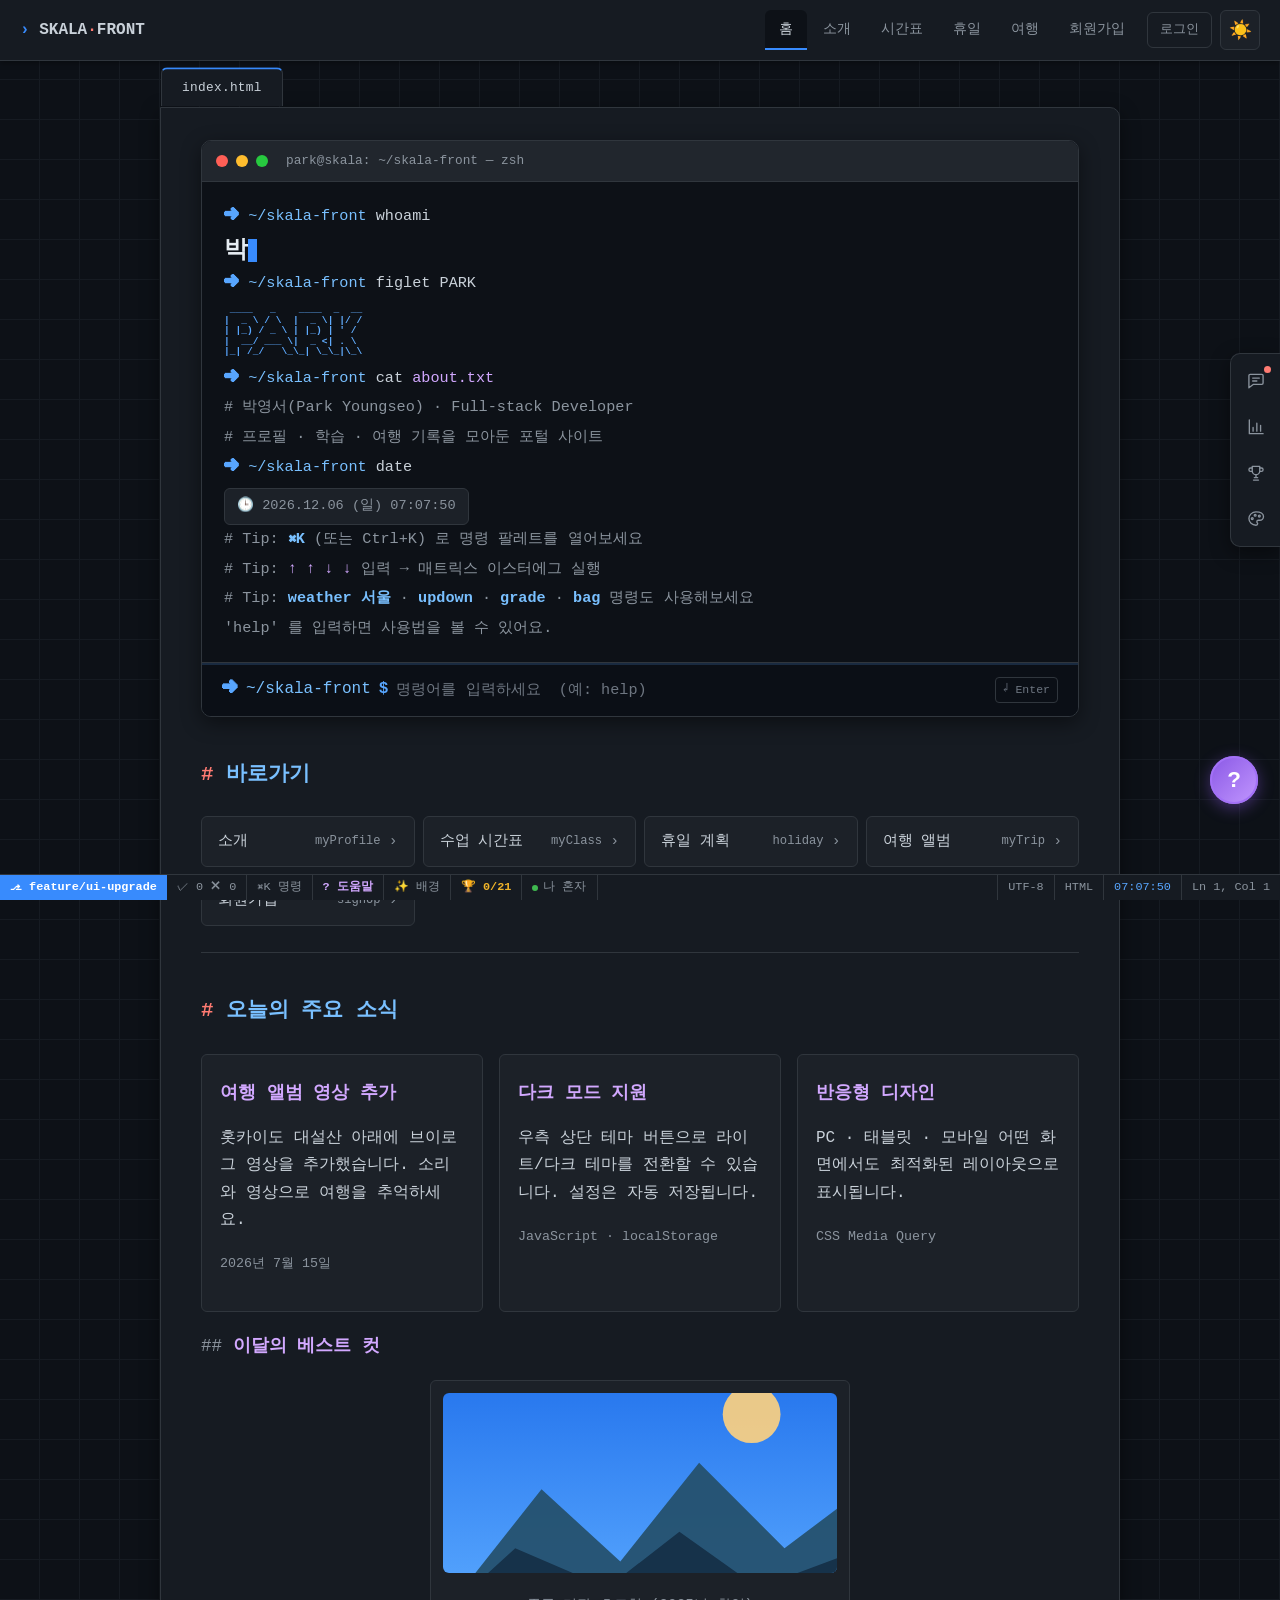
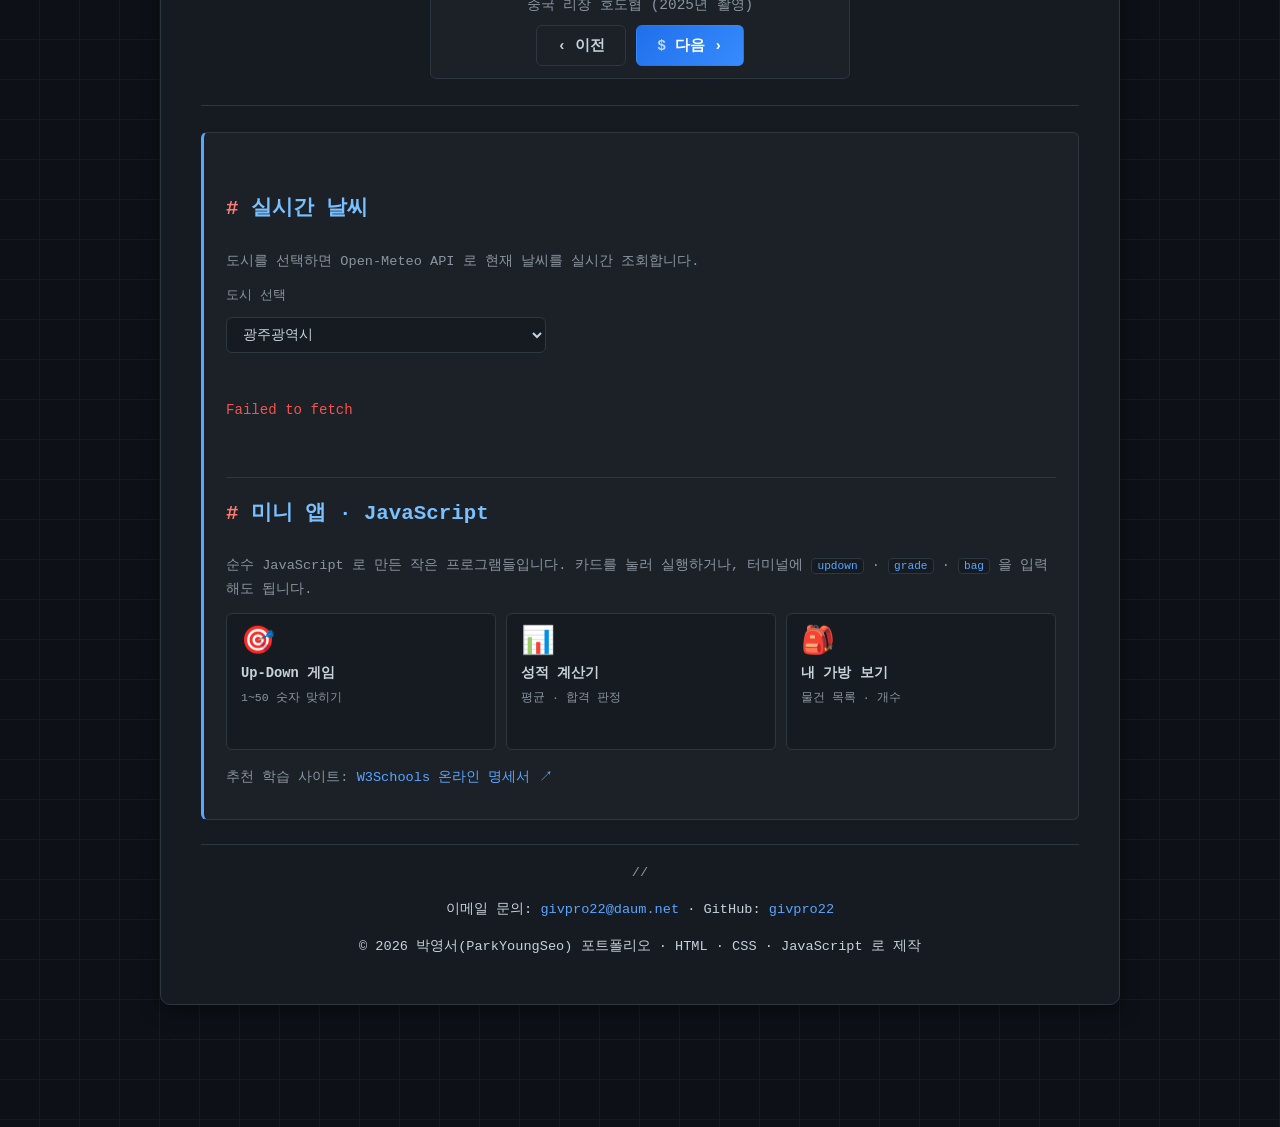
==== commit 4ca43b3d: "feat: Supabase 백엔드 연동 — 인증·방명록·랭킹·실시간 기능 정적 사이트 구조를 유지한 채 Supabase 를 붙였다. 빌드 단계가 없으므로 supabase-js 만 " ====
--- a/html/index.html
+++ b/html/index.html
@@ -9,6 +9,15 @@
     <script src="../js/common.js"></script>
     <script src="../js/achievements.js"></script>
     <script src="../js/ambient.js"></script>
+    <script src="../js/supabaseConfig.js"></script>
+    <script type="module" src="../js/supabaseClient.js"></script>
+    <script src="../js/auth.js"></script>
+    <script src="../js/auth-ui.js"></script>
+    <script src="../js/canvas.js"></script>
+    <script src="../js/presence.js"></script>
+    <script src="../js/dock.js"></script>
+    <script src="../js/guestbook.js"></script>
+    <script src="../js/stats.js"></script>
     <script src="../js/terminal.js"></script>
     <!-- 테마 모달 (커스텀 prompt/alert) — 게임 스크립트보다 먼저 로드 -->
     <script src="../js/ui-dialog.js"></script>
@@ -122,11 +131,14 @@
                     </div>
                 </figure>
             </section>
+
         </main>
 
         <hr>
 
         <aside data-reveal>
+            <!-- 사이트 현황 · 업적 랭킹 · 방명록은 우측 도크 패널로 이동했다
+                 (문서 맨 아래 .dock 참고) -->
             <h2>실시간 날씨</h2>
             <p class="aside-sub">도시를 선택하면 Open-Meteo API 로 현재 날씨를 실시간 조회합니다.</p>
             <div class="weather-widget">
--- a/css/style.css
+++ b/css/style.css
@@ -1094,6 +1094,633 @@
 .pw-toggle { background: none; border: none; cursor: pointer; font-size: 1.05rem; padding: 4px; }
 
 .btn-row { display: flex; gap: 10px; margin-top: 8px; flex-wrap: wrap; }
+
+/* ---------- 지금 접속 중 (Presence) ---------- */
+
+.sb.presence { display: inline-flex; align-items: center; gap: 5px; }
+.presence-dot {
+    width: 6px; height: 6px;
+    border-radius: 50%;
+    background: #3fb950;
+    animation: presence-pulse 2s ease-in-out infinite;
+}
+@keyframes presence-pulse {
+    0%, 100% { opacity: 1;   box-shadow: 0 0 0 0 rgba(63, 185, 80, 0.5); }
+    50%      { opacity: 0.7; box-shadow: 0 0 0 4px rgba(63, 185, 80, 0); }
+}
+
+/* ---------- 남의 커서 ---------- */
+
+/* fixed + overflow:hidden — 레이어가 문서 크기에 절대 영향을 주지 않는다.
+   absolute 로 두면 화면 밖의 커서(특히 닉네임 라벨)가 문서를 넓혀
+   가로 스크롤바가 생긴다. 대신 스크롤할 때 JS 가 위치를 다시 계산한다. */
+.cursor-layer {
+    position: fixed;
+    inset: 0;
+    overflow: hidden;
+    z-index: 1400;        /* 도크(230) 위, 모달(1500) 아래 */
+    pointer-events: none; /* 절대 클릭을 가로채면 안 된다 */
+}
+.rc {
+    position: absolute;
+    top: 0; left: 0;
+    display: flex;
+    align-items: flex-start;
+    gap: 2px;
+    /* 좌표 갱신이 60ms 마다라 부드럽게 이어 붙인다 */
+    transition: transform 0.09s linear;
+    will-change: transform;
+}
+.rc-name {
+    margin-top: 10px;
+    padding: 1px 6px;
+    border-radius: 999px;
+    font-family: var(--mono);
+    font-size: 0.68rem;
+    color: #0d1117;
+    white-space: nowrap;
+    max-width: 12ch;
+    overflow: hidden;
+    text-overflow: ellipsis;
+}
+
+/* 움직임을 싫어하는 사용자에게는 커서를 감춘다 */
+@media (prefers-reduced-motion: reduce) {
+    .cursor-layer { display: none; }
+    .presence-dot { animation: none; }
+}
+
+
+/* ---------- 인기 명령어 ---------- */
+
+.dock-h3 {
+    margin: 22px 0 4px;
+    font-size: 0.95rem;
+    color: var(--brand-dark);
+}
+.cmd-list { list-style: none; padding: 0; margin: 8px 0 0; display: flex; flex-direction: column; gap: 5px; }
+.cmd-row { display: flex; align-items: center; gap: 8px; font-size: 0.85rem; }
+.cmd-rank { font-family: var(--mono); color: var(--text-soft); min-width: 1.2em; }
+.cmd-name {
+    font-family: var(--mono);
+    background: none;
+    border: none;
+    padding: 2px 6px;
+    border-radius: var(--radius-sm);
+    color: var(--brand);
+    cursor: pointer;
+    min-width: 6.5em;
+    text-align: left;
+}
+.cmd-name:hover { background: var(--brand-light); text-decoration: underline; }
+.cmd-bar { flex: 1; height: 6px; background: var(--surface-alt); border-radius: 999px; overflow: hidden; }
+.cmd-fill { display: block; height: 100%; background: var(--brand); border-radius: 999px; }
+.cmd-count { font-family: var(--mono); font-size: 0.78rem; color: var(--text-soft); min-width: 2em; text-align: right; }
+
+
+/* ---------- 함께 그리기 (픽셀 캔버스) ---------- */
+
+.cv-palette { display: flex; flex-wrap: wrap; gap: 5px; margin: 10px 0; }
+.cv-swatch {
+    width: 24px; height: 24px;
+    border-radius: var(--radius-sm);
+    border: 2px solid var(--border);
+    cursor: pointer;
+    transition: transform var(--transition), border-color var(--transition);
+}
+.cv-swatch:hover { transform: scale(1.12); }
+.cv-swatch.on { border-color: var(--brand); transform: scale(1.12); }
+
+.cv-wrap {
+    border: 1px solid var(--border);
+    border-radius: var(--radius-sm);
+    overflow: hidden;
+    line-height: 0;
+}
+#cvBoard {
+    width: 100%;
+    height: auto;
+    display: block;
+    cursor: crosshair;
+    /* 픽셀 아트가 뭉개지지 않도록 */
+    image-rendering: pixelated;
+}
+
+
+/* ---------- 상단바 계정 칩 ---------- */
+
+.acct { position: relative; display: flex; align-items: center; }
+
+.acct-login {
+    font-size: 0.82rem;
+    font-family: var(--mono);
+    color: var(--text-soft);
+    text-decoration: none;
+    padding: 6px 12px;
+    border: 1px solid var(--border);
+    border-radius: var(--radius-sm);
+    transition: all var(--transition);
+}
+.acct-login:hover { border-color: var(--brand); color: var(--brand); }
+
+.acct-chip {
+    display: inline-flex;
+    align-items: center;
+    gap: 6px;
+    padding: 6px 10px;
+    background: var(--surface-alt);
+    border: 1px solid var(--border);
+    border-radius: var(--radius-sm);
+    font-family: var(--mono);
+    font-size: 0.82rem;
+    color: var(--text);
+    cursor: pointer;
+    transition: all var(--transition);
+}
+.acct-chip:hover { border-color: var(--brand); }
+
+/* 로그인 중임을 알리는 초록 점 (VS Code 원격 표시등 느낌) */
+.acct-dot {
+    width: 7px; height: 7px;
+    border-radius: 50%;
+    background: var(--syn-green, #3fb950);
+    box-shadow: 0 0 0 2px color-mix(in srgb, var(--syn-green, #3fb950) 25%, transparent);
+    flex-shrink: 0;
+}
+
+.acct-name {
+    max-width: 10ch;
+    overflow: hidden;
+    text-overflow: ellipsis;
+    white-space: nowrap;
+}
+.acct-caret { color: var(--text-soft); font-size: 0.7rem; }
+
+.acct-menu {
+    position: absolute;
+    top: calc(100% + 6px);
+    right: 0;
+    z-index: 300;              /* 상단바(100) 위 */
+    min-width: 140px;
+    display: flex;
+    flex-direction: column;
+    padding: 4px;
+    background: var(--surface);
+    border: 1px solid var(--border);
+    border-radius: var(--radius-sm);
+    box-shadow: var(--shadow-md);
+}
+.acct-menu a,
+.acct-menu button {
+    text-align: left;
+    padding: 7px 10px;
+    background: none;
+    border: none;
+    border-radius: var(--radius-sm);
+    font-family: var(--mono);
+    font-size: 0.82rem;
+    color: var(--text);
+    text-decoration: none;
+    cursor: pointer;
+}
+.acct-menu a:hover,
+.acct-menu button:hover { background: var(--surface-alt); color: var(--brand); }
+.acct-menu .acct-out:hover { color: var(--danger); }
+
+
+/* ---------- Supabase 연동 (가입/로그인/내 계정) ---------- */
+
+/* 서버 응답 표시 — 성공/실패 모두 여기에 */
+.form-status {
+    font-family: var(--mono);
+    font-size: 0.85rem;
+    margin-top: 10px;
+    min-height: 1.2em;
+    color: var(--text-soft);
+}
+.form-status.ok  { color: var(--accent); }
+.form-status.err { color: var(--danger); }
+
+.login-hint {
+    margin-top: 16px;
+    font-size: 0.9rem;
+    color: var(--text-soft);
+}
+
+/* myProfile.html 의 "내 계정" 카드 — 로그인 시에만 표시 */
+.account-card {
+    background: var(--surface);
+    border: 1px solid var(--border);
+    border-radius: var(--radius);
+    padding: 20px 22px;
+    margin: 0 0 26px;
+    box-shadow: var(--shadow-md);
+}
+.account-card h2 { margin: 0 0 4px; }
+.account-card .account-meta {
+    font-family: var(--mono);
+    font-size: 0.85rem;
+    color: var(--text-soft);
+    margin: 0 0 14px;
+}
+
+/* [hidden] 이 flex/grid 등에 밀리지 않도록 확실히 숨긴다 */
+[hidden] { display: none !important; }
+
+
+/* ---------- 우측 도크 (방명록 · 현황 · 랭킹) ----------
+   z-index 는 to-top(200) · help-fab(210) 위, 모달(1500+) 아래에 둔다.
+   다이얼로그·명령 팔레트가 항상 도크를 덮어야 하기 때문.
+
+   아이콘 바(rail)는 화면 오른쪽 끝에 붙고, 패널은 그 왼쪽에 열린다.
+   rail 이 패널보다 위에 있어야 패널이 열린 상태에서도 탭을 바꿀 수 있다. */
+:root {
+    --dock-w: 370px;        /* 패널 너비 */
+    --dock-rail-w: 50px;    /* 아이콘 바 너비 */
+    /* 상단바 높이 — dock.js 가 실제 높이를 재서 덮어쓴다.
+       이 값이 틀리면 패널이 상단 네비게이션을 가린다. */
+    --topbar-h: 61px;
+}
+
+.dock-rail {
+    position: fixed;
+    right: 0;
+    top: 50%;
+    transform: translateY(-50%);
+    z-index: 240;                    /* 패널(230)보다 위 — 열린 채로도 탭 전환 가능 */
+    width: var(--dock-rail-w);
+    box-sizing: border-box;
+    display: flex;
+    flex-direction: column;
+    gap: 4px;
+    padding: 6px 4px;
+    background: var(--surface);
+    border: 1px solid var(--border);
+    border-right: none;
+    border-radius: var(--radius) 0 0 var(--radius);
+    box-shadow: var(--shadow-md);
+}
+
+/* 스프라이트 원본은 화면에 나오지 않는다 */
+.icon-sprite { display: none; }
+
+/* 선 아이콘 공통 — 색은 currentColor 를 따라가므로
+   테마 전환·활성 상태에서 별도 처리가 필요 없다 */
+.ico {
+    width: 18px;
+    height: 18px;
+    fill: none;
+    stroke: currentColor;
+    stroke-width: 1.6;
+    stroke-linecap: round;
+    stroke-linejoin: round;
+    flex-shrink: 0;
+}
+
+.dock-tab {
+    position: relative;
+    width: 42px;
+    height: 42px;
+    display: grid;
+    place-items: center;
+    background: none;
+    border: none;
+    border-radius: var(--radius-sm);
+    cursor: pointer;
+    color: var(--text-soft);
+    transition: background var(--transition), color var(--transition);
+}
+.dock-tab .ico { width: 20px; height: 20px; }
+.dock-tab:hover { background: var(--surface-alt); color: var(--text); }
+.dock-tab.active { background: var(--brand-light); color: var(--brand); }
+/* 활성 탭 표시 — VS Code 사이드바의 왼쪽 선 */
+.dock-tab.active::before {
+    content: "";
+    position: absolute;
+    left: 0; top: 8px; bottom: 8px;
+    width: 2px;
+    background: var(--brand);
+    border-radius: 2px;
+}
+
+/* 아직 방명록을 안 열어본 방문자 유도 배지 */
+.dock-dot {
+    position: absolute;
+    top: 6px; right: 6px;
+    width: 7px; height: 7px;
+    border-radius: 50%;
+    background: var(--danger);
+    box-shadow: 0 0 0 2px var(--surface);
+}
+
+.dock-panel {
+    position: fixed;
+    right: var(--dock-rail-w);    /* 아이콘 바 왼쪽에 붙는다 */
+    top: var(--topbar-h);         /* 상단 네비게이션을 가리지 않는다 */
+    bottom: 26px;                 /* 상태바(26px) 위까지 */
+    width: var(--dock-w);
+    max-width: calc(100vw - var(--dock-rail-w));
+    z-index: 230;
+    display: flex;
+    flex-direction: column;
+    background: var(--surface);
+    border-left: 1px solid var(--border);
+    box-shadow: -8px 0 28px rgba(0, 0, 0, 0.28);
+    animation: dock-in 0.22s ease;
+}
+
+@keyframes dock-in {
+    from { transform: translateX(100%); opacity: 0.5; }
+    to   { transform: translateX(0);    opacity: 1; }
+}
+
+.dock-head {
+    display: flex;
+    align-items: center;
+    gap: 8px;
+    padding: 12px 14px;
+    border-bottom: 1px solid var(--border);
+    flex-shrink: 0;
+}
+.dock-title {
+    font-family: var(--mono);
+    font-weight: 700;
+    color: var(--brand-dark);
+}
+.dock-close {
+    margin-left: auto;
+    background: none;
+    border: none;
+    color: var(--text-soft);
+    font-size: 1rem;
+    cursor: pointer;
+    padding: 4px 8px;
+    border-radius: var(--radius-sm);
+}
+.dock-close:hover { background: var(--surface-alt); color: var(--danger); }
+
+/* 내용이 길면 패널 안에서만 스크롤된다 */
+.dock-body {
+    flex: 1;
+    overflow-y: auto;
+    padding: 14px;
+}
+
+.dock-sub {
+    font-size: 0.82rem;
+    color: var(--text-soft);
+    margin: 0 0 12px;
+    line-height: 1.5;
+}
+
+/* 패널이 열리면 우측 하단 버튼들을 패널 왼쪽으로 밀어낸다.
+   (transform 은 .to-top 이 show/hover 에 이미 쓰고 있으므로 right 를 옮긴다) */
+body.dock-open .to-top,
+body.dock-open .help-fab { right: calc(var(--dock-w) + var(--dock-rail-w) + 22px); }
+
+/* 좁은 화면: 하단 시트로 전환 */
+@media (max-width: 820px) {
+    .dock-rail {
+        top: auto;
+        bottom: 150px;             /* to-top(22) · help-fab(96) 위로 */
+        transform: none;
+        flex-direction: row;
+        width: auto;
+        border-radius: var(--radius) 0 0 var(--radius);
+        transition: bottom 0.22s ease;
+    }
+    /* 시트가 아래를 덮으므로 아이콘 바를 시트 위로 올린다 */
+    body.dock-open .dock-rail { bottom: calc(72vh + 26px + 8px); }
+
+    .dock-panel {
+        top: auto;
+        left: 0;
+        right: 0;
+        bottom: 26px;
+        width: auto;
+        max-width: none;
+        height: 72vh;
+        border-left: none;
+        border-top: 1px solid var(--border);
+        border-radius: var(--radius) var(--radius) 0 0;
+        box-shadow: 0 -8px 28px rgba(0, 0, 0, 0.32);
+        animation: dock-up 0.22s ease;
+    }
+    @keyframes dock-up {
+        from { transform: translateY(100%); opacity: 0.5; }
+        to   { transform: translateY(0);    opacity: 1; }
+    }
+    /* 시트가 화면 아래를 덮으므로 버튼을 밀 필요가 없다 */
+    body.dock-open .to-top,
+    body.dock-open .help-fab { right: 22px; }
+}
+
+
+/* ---------- 방명록 ---------- */
+
+.gb-count { color: var(--text-soft); font-size: 0.85rem; margin-left: 6px; }
+
+.gb-form {
+    background: var(--surface);
+    border: 1px solid var(--border);
+    border-radius: var(--radius);
+    padding: 14px;
+    margin: 12px 0 18px;
+}
+.gb-fields { display: flex; flex-direction: column; gap: 8px; }
+.gb-fields input,
+.gb-fields textarea {
+    width: 100%;
+    box-sizing: border-box;
+}
+.gb-fields textarea { resize: vertical; min-height: 68px; }
+
+.gb-actions {
+    display: flex;
+    align-items: center;
+    justify-content: space-between;
+    gap: 10px;
+    margin-top: 10px;
+}
+
+.gb-list { display: flex; flex-direction: column; gap: 10px; }
+
+.gb-empty {
+    color: var(--text-soft);
+    font-size: 0.9rem;
+    text-align: center;
+    padding: 18px 0;
+}
+
+.gb-item {
+    background: var(--surface);
+    border: 1px solid var(--border);
+    border-left: 3px solid var(--border);
+    border-radius: var(--radius-sm);
+    padding: 12px 14px;
+    transition: border-color var(--transition);
+}
+.gb-item:hover { border-color: var(--brand); }
+.gb-item.mine { border-left-color: var(--brand); }
+
+.gb-head { display: flex; align-items: center; gap: 8px; flex-wrap: wrap; }
+.gb-nick { font-weight: 700; color: var(--brand-dark); }
+.gb-badge {
+    font-size: 0.7rem;
+    padding: 1px 6px;
+    border-radius: 999px;
+    background: var(--brand-light);
+    color: var(--brand);
+}
+.gb-time {
+    margin-left: auto;
+    font-size: 0.78rem;
+    color: var(--text-soft);
+    font-family: var(--mono);
+}
+
+.gb-body {
+    margin: 8px 0 10px;
+    /* 사용자가 붙여넣은 긴 문자열이 레이아웃을 깨지 않도록 */
+    overflow-wrap: anywhere;
+    white-space: pre-wrap;
+}
+/* 긴 글은 4줄까지만 — 좁은 패널이 글 하나로 꽉 차는 것을 막는다 */
+.gb-body.clamp {
+    display: -webkit-box;
+    -webkit-line-clamp: 4;
+    -webkit-box-orient: vertical;
+    overflow: hidden;
+}
+
+.gb-more {
+    background: none;
+    border: none;
+    padding: 0 0 8px;
+    font-family: var(--mono);
+    font-size: 0.76rem;
+    color: var(--brand);
+    cursor: pointer;
+}
+.gb-more:hover { text-decoration: underline; }
+
+.gb-loadmore {
+    width: 100%;
+    margin-top: 4px;
+    font-size: 0.82rem;
+}
+
+.gb-foot { display: flex; align-items: center; gap: 8px; }
+
+.gb-like, .gb-del {
+    display: inline-flex;
+    align-items: center;
+    gap: 5px;
+    background: none;
+    border: 1px solid var(--border);
+    border-radius: 999px;
+    padding: 3px 10px;
+    font-size: 0.8rem;
+    font-family: var(--mono);
+    color: var(--text-soft);
+    cursor: pointer;
+    transition: all var(--transition);
+}
+.gb-like .ico { width: 14px; height: 14px; }
+.gb-like:hover { border-color: var(--danger); color: var(--danger); }
+/* 좋아요를 누른 상태에서만 하트를 채운다 */
+.gb-like.on { border-color: var(--danger); color: var(--danger); }
+.gb-like.on .ico { fill: currentColor; }
+.gb-del:hover { border-color: var(--danger); color: var(--danger); }
+.gb-like:disabled { opacity: 0.5; cursor: default; }
+
+
+/* ---------- 방문자 수 ---------- */
+
+.visit-widget { display: flex; gap: 10px; margin: 10px 0 4px; }
+.visit-box {
+    flex: 1;
+    background: var(--surface);
+    border: 1px solid var(--border);
+    border-radius: var(--radius-sm);
+    padding: 12px;
+    text-align: center;
+}
+.visit-num {
+    display: block;
+    font-family: var(--mono);
+    font-size: 1.6rem;
+    font-weight: 700;
+    color: var(--brand-dark);
+    line-height: 1.2;
+}
+.visit-num.small { font-size: 1.2rem; color: var(--text-soft); }
+.visit-label { font-size: 0.78rem; color: var(--text-soft); }
+
+
+/* ---------- 업적 랭킹 ---------- */
+
+.lb-sub { color: var(--text-soft); font-weight: 400; font-size: 0.8rem; }
+
+.lb-list {
+    list-style: none;
+    padding: 0;
+    margin: 10px 0 8px;
+    display: flex;
+    flex-direction: column;
+    gap: 4px;
+}
+.lb-row {
+    display: flex;
+    align-items: center;
+    gap: 8px;
+    padding: 7px 10px;
+    background: var(--surface);
+    border: 1px solid var(--border);
+    border-radius: var(--radius-sm);
+    font-size: 0.88rem;
+}
+.lb-row.me { border-color: var(--brand); background: var(--brand-light); }
+
+.lb-rank {
+    font-family: var(--mono);
+    font-size: 0.85rem;
+    min-width: 2.4em;
+    color: var(--text-soft);
+}
+/* 상위 3명 — 메달 이모지 대신 색과 굵기로 구분 */
+.lb-rank.top { color: var(--brand); font-weight: 700; }
+.lb-nick {
+    font-weight: 600;
+    overflow: hidden;
+    text-overflow: ellipsis;
+    white-space: nowrap;
+}
+.lb-tag {
+    font-size: 0.68rem;
+    padding: 1px 5px;
+    border-radius: 999px;
+    background: var(--brand);
+    color: #fff;
+}
+.lb-count {
+    margin-left: auto;
+    display: inline-flex;
+    align-items: center;
+    gap: 5px;
+    font-family: var(--mono);
+    color: var(--text-soft);
+}
+.lb-count .ico { width: 14px; height: 14px; }
+
+.lb-empty { color: var(--text-soft); font-size: 0.85rem; padding: 10px 0; }
+.lb-me {
+    font-size: 0.82rem;
+    color: var(--text-soft);
+    font-family: var(--mono);
+    margin: 0 0 8px;
+}
+.lb-refresh { font-size: 0.8rem; padding: 5px 12px; }
 
 input[type="submit"], input[type="reset"], .btn {
     padding: 10px 20px;
